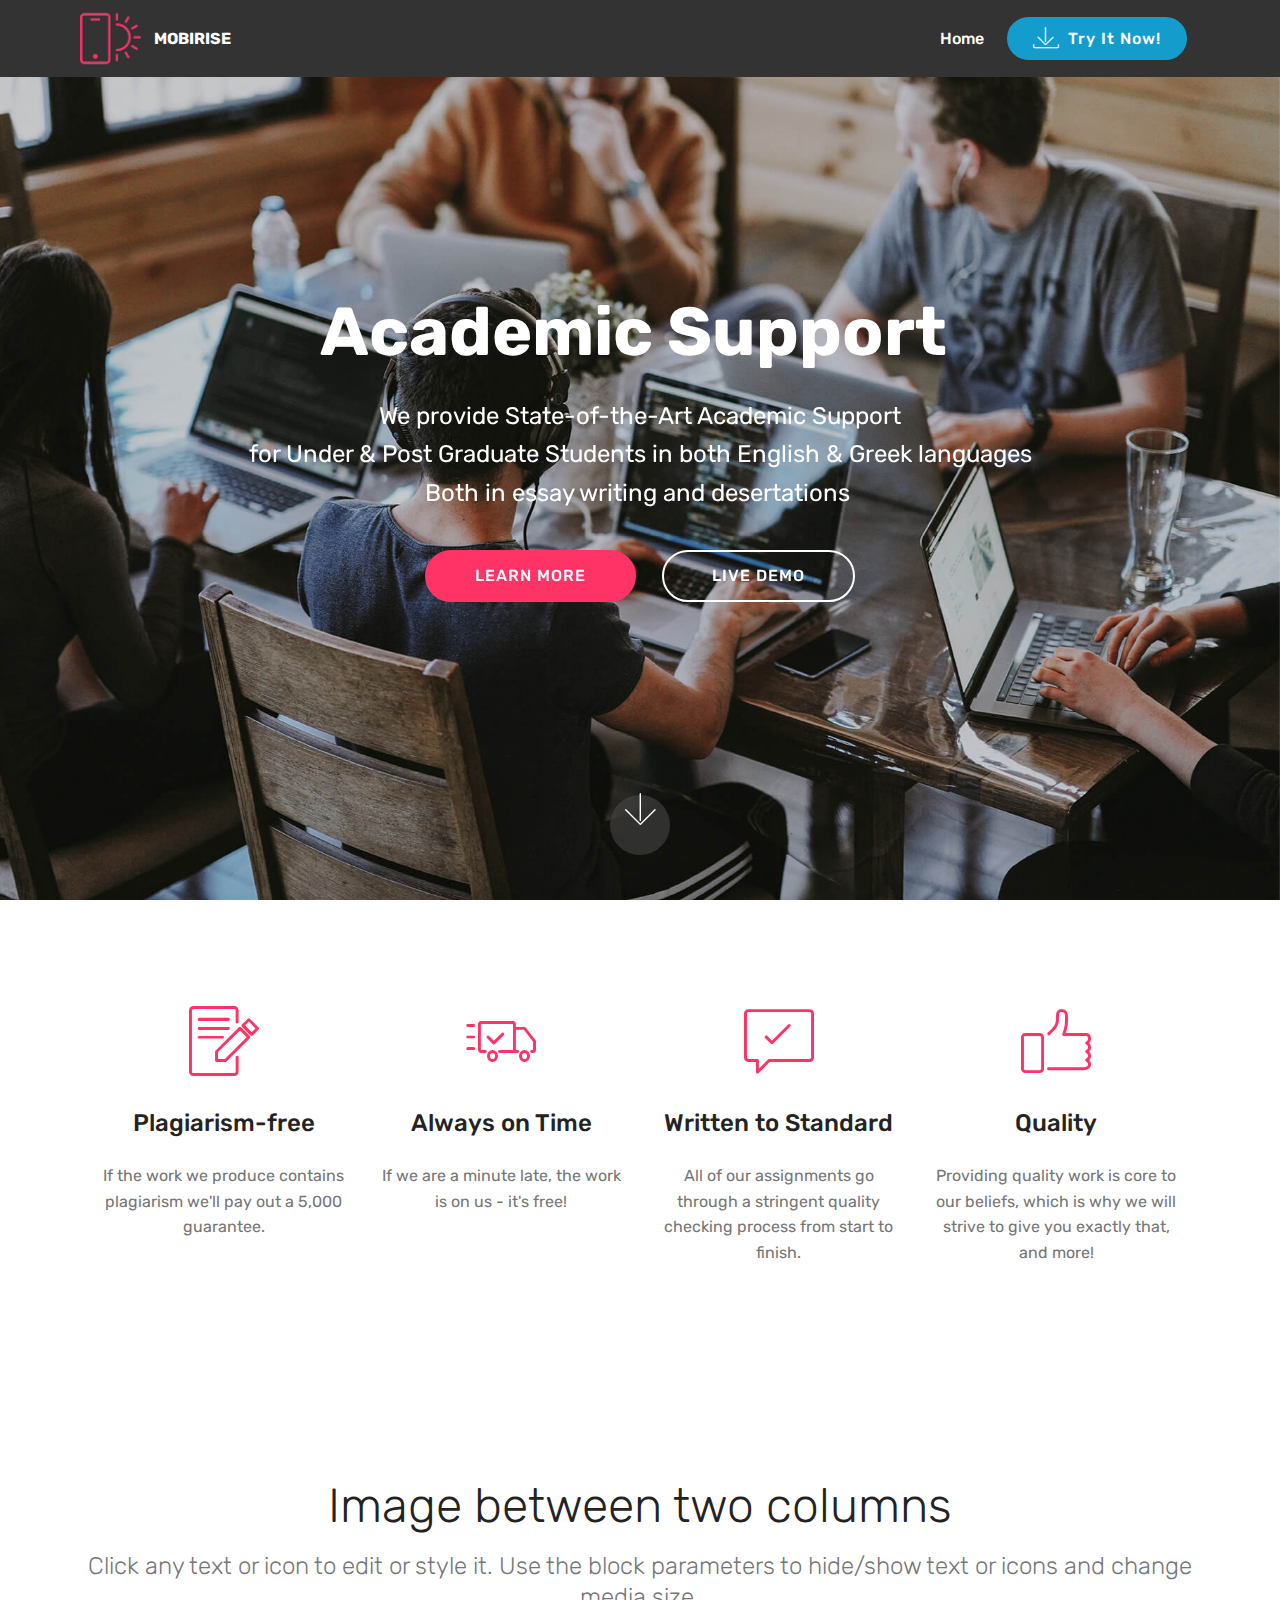
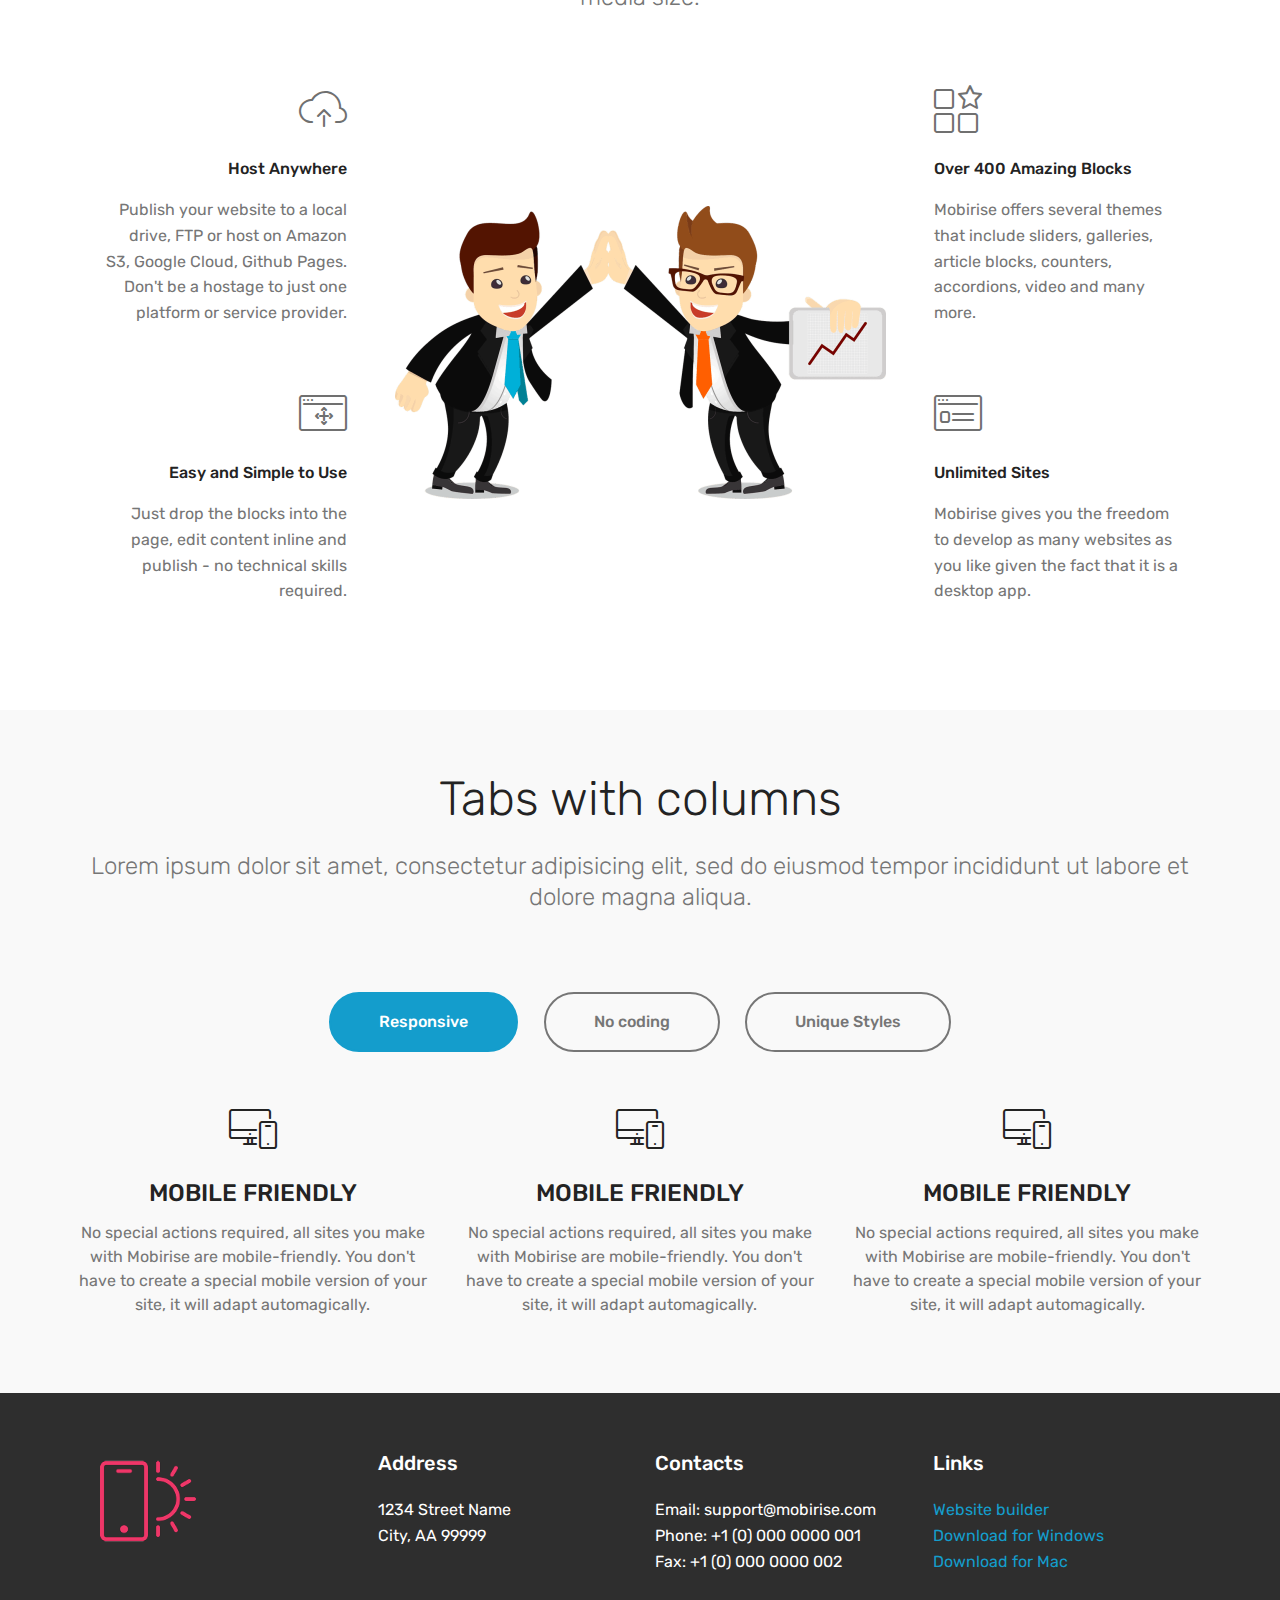
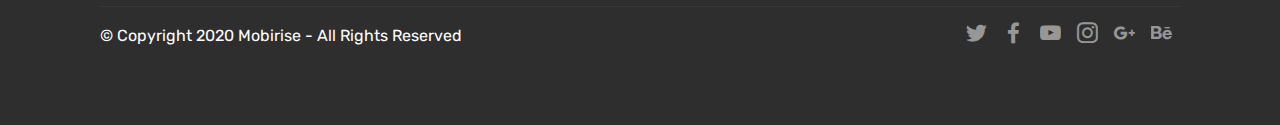
==== index.html @ ba9bfdcd "create github pages" ====
<!DOCTYPE html>
<html  >
<head>
  <!-- Site made with Mobirise Website Builder v4.12.4, https://mobirise.com -->
  <meta charset="UTF-8">
  <meta http-equiv="X-UA-Compatible" content="IE=edge">
  <meta name="generator" content="Mobirise v4.12.4, mobirise.com">
  <meta name="viewport" content="width=device-width, initial-scale=1, minimum-scale=1">
  <link rel="shortcut icon" href="assets/images/logo2.png" type="image/x-icon">
  <meta name="description" content="">
  
  
  <title>Home</title>
  <link rel="stylesheet" href="assets/web/assets/mobirise-icons/mobirise-icons.css">
  <link rel="stylesheet" href="assets/bootstrap/css/bootstrap.min.css">
  <link rel="stylesheet" href="assets/bootstrap/css/bootstrap-grid.min.css">
  <link rel="stylesheet" href="assets/bootstrap/css/bootstrap-reboot.min.css">
  <link rel="stylesheet" href="assets/socicon/css/styles.css">
  <link rel="stylesheet" href="assets/tether/tether.min.css">
  <link rel="stylesheet" href="assets/dropdown/css/style.css">
  <link rel="stylesheet" href="assets/theme/css/style.css">
  <link rel="preload" as="style" href="assets/mobirise/css/mbr-additional.css"><link rel="stylesheet" href="assets/mobirise/css/mbr-additional.css" type="text/css">
  
  
  
</head>
<body>
  <section class="menu cid-qTkzRZLJNu" once="menu" id="menu1-0">

    

    <nav class="navbar navbar-expand beta-menu navbar-dropdown align-items-center navbar-fixed-top navbar-toggleable-sm">
        <button class="navbar-toggler navbar-toggler-right" type="button" data-toggle="collapse" data-target="#navbarSupportedContent" aria-controls="navbarSupportedContent" aria-expanded="false" aria-label="Toggle navigation">
            <div class="hamburger">
                <span></span>
                <span></span>
                <span></span>
                <span></span>
            </div>
        </button>
        <div class="menu-logo">
            <div class="navbar-brand">
                <span class="navbar-logo">
                    <a href="https://mobirise.com">
                         <img src="assets/images/logo2.png" alt="Mobirise" style="height: 3.8rem;">
                    </a>
                </span>
                <span class="navbar-caption-wrap">
                    <a class="navbar-caption text-white display-4" href="https://mobirise.com">
                        MOBIRISE
                    </a>
                </span>
            </div>
        </div>
        <div class="collapse navbar-collapse" id="navbarSupportedContent">
            <ul class="navbar-nav nav-dropdown" data-app-modern-menu="true"><li class="nav-item">
                    <a class="nav-link link text-white display-4" href="https://mobirise.com">Home</a>
                </li></ul>
            <div class="navbar-buttons mbr-section-btn">
                <a class="btn btn-sm btn-primary display-4" href="https://mobirise.com">
                    <span class="mbri-save mbr-iconfont mbr-iconfont-btn "></span>
                    Try It Now!
                </a>
            </div>
        </div>
    </nav>
</section>

<section class="engine"><a href="https://mobirise.info/s">free bootstrap theme</a></section><section class="cid-qTkA127IK8 mbr-fullscreen mbr-parallax-background" id="header2-1">

    

    

    <div class="container align-center">
        <div class="row justify-content-md-center">
            <div class="mbr-white col-md-10">
                <h1 class="mbr-section-title mbr-bold pb-3 mbr-fonts-style display-1">Academic Support&nbsp;</h1>
                
                <p class="mbr-text pb-3 mbr-fonts-style display-5">We provide State-of-the-Art Academic Support 
<br>for Under &amp; Post Graduate Students in both English &amp; Greek languages<br>Both in essay writing and desertations&nbsp;</p>
                <div class="mbr-section-btn">
                    <a class="btn btn-md btn-secondary display-4" href="https://mobirise.com">LEARN MORE</a>
                    <a class="btn btn-md btn-white-outline display-4" href="https://mobirise.com">LIVE DEMO</a>
                </div>
            </div>
        </div>
    </div>
    <div class="mbr-arrow hidden-sm-down" aria-hidden="true">
        <a href="#next">
            <i class="mbri-down mbr-iconfont"></i>
        </a>
    </div>
</section>

<section class="features1 cid-s64PJevjsk" id="features1-4">
    
    

    
    <div class="container">
        <div class="media-container-row">

            <div class="card p-3 col-12 col-md-6 col-lg-3">
                <div class="card-img pb-3">
                    <span class="mbr-iconfont mbri-edit" style="font-size: 70px; color: rgb(255, 51, 102); fill: rgb(255, 51, 102);"></span>
                </div>
                <div class="card-box">
                    <h4 class="card-title py-3 mbr-fonts-style display-5">
                        Plagiarism-free</h4>
                    <p class="mbr-text mbr-fonts-style display-7">If the work we produce contains plagiarism we'll pay out a 5,000 guarantee.
<br></p>
                </div>
            </div>

            <div class="card p-3 col-12 col-md-6 col-lg-3">
                <div class="card-img pb-3">
                    <span class="mbr-iconfont mbri-delivery" style="font-size: 70px; color: rgb(255, 51, 102); fill: rgb(255, 51, 102);"></span>
                </div>
                <div class="card-box">
                    <h4 class="card-title py-3 mbr-fonts-style display-5">Always on Time
</h4>
                    <p class="mbr-text mbr-fonts-style display-7">If we are a minute late, the work is on us - it's free!
<br></p>
                </div>
            </div>

            <div class="card p-3 col-12 col-md-6 col-lg-3">
                <div class="card-img pb-3">
                    <span class="mbr-iconfont mbri-cust-feedback" style="font-size: 70px; color: rgb(255, 51, 102); fill: rgb(255, 51, 102);"></span>
                </div>
                <div class="card-box">
                    <h4 class="card-title py-3 mbr-fonts-style display-5">Written to Standard
</h4>
                    <p class="mbr-text mbr-fonts-style display-7">All of our assignments go through a stringent quality checking process from start to finish.
<br></p>
                </div>
            </div>

            <div class="card p-3 col-12 col-md-6 col-lg-3">
                <div class="card-img pb-3">
                    <span class="mbr-iconfont mbri-like" style="font-size: 70px; color: rgb(255, 51, 102); fill: rgb(255, 51, 102);"></span>
                </div>
                <div class="card-box">
                    <h4 class="card-title py-3 mbr-fonts-style display-5">
                        Quality</h4>
                    <p class="mbr-text mbr-fonts-style display-7">Providing quality work is core to our beliefs, which is why we will strive to give you exactly that, and more!
<br></p>
                </div>
            </div>

        </div>

    </div>

</section>

<section class="features12 cid-s65hi96KfP" id="features12-5">
    
    

    

    <div class="container">
        <h2 class="mbr-section-title pb-2 mbr-fonts-style display-2">
            Image between two columns
        </h2>
        <h3 class="mbr-section-subtitle pb-3 mbr-fonts-style display-5">
            Click any text or icon to edit or style it. Use the block parameters to hide/show text or icons and change media size.
        </h3>

        <div class="media-container-row pt-5">
            <div class="block-content align-right">
                <div class="card pl-3 pr-3 pb-5">
                    <div class="mbr-card-img-title">
                        <div class="card-img pb-3">
                             <span class="mbri-upload mbr-iconfont"></span>
                        </div>
                        <div class="mbr-crt-title">
                            <h4 class="card-title py-2 mbr-crt-title mbr-fonts-style display-7">
                                Host Anywhere                     
                            </h4>
                        </div>
                    </div>                

                    <div class="card-box">
                        <p class="mbr-text mbr-section-text mbr-fonts-style display-7">
                            Publish your website to a local drive, FTP or host on Amazon S3, Google Cloud, Github Pages. Don't be a hostage to just one platform or service provider.
                        </p>
                    </div>
                </div>

                <div class="card pl-3 pr-3">
                    <div class="mbr-card-img-title">
                        <div class="card-img pb-3">
                            <span class="mbri-drag-n-drop2 mbr-iconfont"></span>
                        </div>
                        <div class="mbr-crt-title">
                            <h4 class="card-title py-2 mbr-crt-title mbr-fonts-style display-7">
                                Easy and Simple to Use
                            </h4>
                        </div>
                    </div>
                    <div class="card-box">
                        <p class="mbr-text mbr-section-text mbr-fonts-style display-7">
                            Just drop the blocks into the page, edit content inline and publish - no technical skills required.
                        </p>
                    </div>
                </div>
            </div>

            <div class="mbr-figure m-auto" style="width: 50%;">
                <img src="assets/images/man-2-982x586.png" alt="Mobirise" title="">
            </div>

            <div class="block-content align-left">
                <div class="card pl-3 pr-3 pb-5">
                    <div class="mbr-card-img-title">
                        <div class="card-img pb-3">
                             <span class="mbri-features mbr-iconfont"></span>
                        </div>
                        <div class="mbr-crt-title">
                            <h4 class="card-title py-2 mbr-crt-title mbr-fonts-style display-7">
                                Over 400 Amazing Blocks
                            </h4>
                        </div>
                    </div>                

                    <div class="card-box">
                        <p class="mbr-text mbr-section-text mbr-fonts-style display-7">
                            Mobirise offers several themes that include sliders, galleries, article blocks, counters, accordions, video and many more.</p>
                    </div>
                </div>

                <div class="card pl-3 pr-3">
                    <div class="mbr-card-img-title">
                        <div class="card-img pb-3">
                            <span class="mbri-sites mbr-iconfont"></span>
                        </div>
                        <div class="mbr-crt-title">
                            <h4 class="card-title py-2 mbr-crt-title mbr-fonts-style display-7">
                                Unlimited Sites
                            </h4>
                        </div>
                    </div>
                    <div class="card-box">
                        <p class="mbr-text mbr-section-text mbr-fonts-style display-7">
                            Mobirise gives you the freedom to develop as many websites as you like given the fact that it is a desktop app.
                        </p>
                    </div>
                </div>
            </div>
        </div>
    </div>
</section>

<section class="tabs3 cid-s65htXFVUM" id="tabs3-6">

    

    

    <div class="container">
        <h2 class="mbr-section-title align-center pb-3 mbr-fonts-style display-2">
           Tabs with columns
        </h2>
        <h3 class="mbr-section-subtitle  display-5 align-center mbr-light mbr-fonts-style">
            Lorem ipsum dolor sit amet, consectetur adipisicing elit, sed do eiusmod tempor incididunt ut labore et dolore magna aliqua.
        </h3>
    </div>
    <div class="container-fluid">
        <div class="row tabcont">
            <ul class="nav nav-tabs pt-3 mt-5" role="tablist">
                <li class="nav-item mbr-fonts-style">
                    <a class="nav-link active display-7" role="tab" data-toggle="tab" href="#tab1">
                        Responsive
                    </a>
                </li>
                <li class="nav-item mbr-fonts-style">
                    <a class="nav-link  display-7" role="tab" data-toggle="tab" href="#tab2">
                        No coding
                    </a>
                </li>
                <li class="nav-item mbr-fonts-style">
                    <a class="nav-link display-7" role="tab" data-toggle="tab" href="#tab3">
                        Unique Styles
                    </a>
                </li>
                
                
                
            </ul>
        </div>
    </div>

    <div class="container">
        <div class="row px-1">
            <div class="tab-content">
                <div id="tab1" class="tab-pane in active mbr-table" role="tabpanel">
                    <div class="row tab-content-row">
                        <div class="col-xs-12 col-md-6 col-lg-4">
                            <div class="card-img ">
                                <span class="mbri-responsive mbr-iconfont"></span>
                            </div>
                            <h4 class="mbr-element-title  align-center mbr-fonts-style pb-2 display-5">
                                MOBILE FRIENDLY
                            </h4>
                            <p class="mbr-section-text  align-center mbr-fonts-style display-7">
                                No special actions required, all sites you make with Mobirise are mobile-friendly. You don't have to create a special mobile version of your site, it will adapt automagically.
                            </p>
                        </div>

                        <div class="col-xs-12 col-md-6 col-lg-4">
                            <div class="card-img ">
                                <span class="mbri-responsive mbr-iconfont"></span>
                            </div>
                            <h4 class="mbr-element-title  align-center mbr-fonts-style pb-2 display-5">
                                MOBILE FRIENDLY
                            </h4>
                            <p class="mbr-section-text  align-center mbr-fonts-style display-7">
                                No special actions required, all sites you make with Mobirise are mobile-friendly. You don't have to create a special mobile version of your site, it will adapt automagically.
                            </p>
                        </div>

                        <div class="col-xs-12 col-md-6 col-lg-4">
                            <div class="card-img ">
                                <span class="mbri-responsive mbr-iconfont"></span>
                            </div>
                            <h4 class="mbr-element-title  align-center mbr-fonts-style pb-2 display-5">
                                MOBILE FRIENDLY
                            </h4>
                            <p class="mbr-section-text  align-center mbr-fonts-style display-7">
                                No special actions required, all sites you make with Mobirise are mobile-friendly. You don't have to create a special mobile version of your site, it will adapt automagically.
                            </p>
                        </div>

                        
                    </div>
                </div>

                <div id="tab2" class="tab-pane  mbr-table" role="tabpanel">
                    <div class="row tab-content-row">
                        <div class="col-xs-12 col-md-6 col-lg-4">
                            <div class="card-img ">
                                <span class="mbri-bootstrap mbr-iconfont"></span>
                            </div>
                            <h4 class="mbr-element-title  align-center mbr-fonts-style pb-2 display-5">
                                IT'S EASY AND SIMPLE
                            </h4>
                            <p class="mbr-section-text  align-center mbr-fonts-style display-7">
                                Cut down the development time with drag-and-drop website builder. Drop the blocks into the page, edit content inline and publish - no technical skills required.
                            </p>
                        </div>

                        <div class="col-xs-12 col-md-6 col-lg-4">
                            <div class="card-img ">
                                <span class="mbri-bootstrap mbr-iconfont"></span>
                            </div>
                            <h4 class="mbr-element-title  align-center mbr-fonts-style pb-2 display-5">
                                IT'S EASY AND SIMPLE
                            </h4>
                            <p class="mbr-section-text  align-center mbr-fonts-style display-7">
                                Cut down the development time with drag-and-drop website builder. Drop the blocks into the page, edit content inline and publish - no technical skills required.
                            </p>
                        </div>

                        <div class="col-xs-12 col-md-6 col-lg-4">
                            <div class="card-img ">
                                <span class="mbri-bootstrap mbr-iconfont"></span>
                            </div>
                            <h4 class="mbr-element-title  align-center mbr-fonts-style pb-2 display-5">
                                IT'S EASY AND SIMPLE
                            </h4>
                            <p class="mbr-section-text  align-center mbr-fonts-style display-7">
                                Cut down the development time with drag-and-drop website builder. Drop the blocks into the page, edit content inline and publish - no technical skills required.
                            </p>
                        </div>

                        
                    </div>
                </div>

                <div id="tab3" class="tab-pane  mbr-table" role="tabpanel">
                    <div class="row tab-content-row">
                        <div class="col-xs-12 col-md-6 col-lg-4">
                            <div class="card-img ">
                                <span class="mbri-extension mbr-iconfont"></span>
                            </div>
                            <h4 class="mbr-element-title  align-center mbr-fonts-style pb-2 display-5">
                                TRENDY WEBSITE BLOCKS
                            </h4>
                            <p class="mbr-section-text  align-center mbr-fonts-style display-7">
                                Choose from the large selection  pre-made blocks - full-screen intro, bootstrap carousel, slider, responsive image gallery with, parallax scrolling, sticky header and more.
                            </p>
                        </div>

                        <div class="col-xs-12 col-md-6 col-lg-4">
                            <div class="card-img ">
                                <span class="mbri-extension mbr-iconfont"></span>
                            </div>
                            <h4 class="mbr-element-title  align-center mbr-fonts-style pb-2 display-5">
                                TRENDY WEBSITE BLOCKS
                            </h4>
                            <p class="mbr-section-text  align-center mbr-fonts-style display-7">
                                Choose from the large selection  pre-made blocks - full-screen intro, bootstrap carousel, slider, responsive image gallery with, parallax scrolling, sticky header and more.
                            </p>
                        </div>

                        <div class="col-xs-12 col-md-6 col-lg-4">
                            <div class="card-img ">
                                <span class="mbri-extension mbr-iconfont"></span>
                            </div>
                            <h4 class="mbr-element-title  align-center mbr-fonts-style pb-2 display-5">
                                TRENDY WEBSITE BLOCKS
                            </h4>
                            <p class="mbr-section-text  align-center mbr-fonts-style display-7">
                                Choose from the large selection  pre-made blocks - full-screen intro, bootstrap carousel, slider, responsive image gallery with, parallax scrolling, sticky header and more.
                            </p>
                        </div>

                        
                    </div>
                </div>

                <div id="tab4" class="tab-pane  mbr-table" role="tabpanel">
                    <div class="row tab-content-row">
                        <div class="col-xs-12 col-md-6 col-lg-4">
                            <div class="card-img ">
                                <span class="mbri-responsive mbr-iconfont"></span>
                            </div>
                            <h4 class="mbr-element-title  align-center mbr-fonts-style pb-2 display-5">
                                MOBILE FRIENDLY
                            </h4>
                            <p class="mbr-section-text  align-center mbr-fonts-style display-7">
                                No special actions required, all sites you make with Mobirise are mobile-friendly. You don't have to create a special mobile version of your site, it will adapt automagically.
                            </p>
                        </div>

                        <div class="col-xs-12 col-md-6 col-lg-4">
                            <div class="card-img ">
                                <span class="mbri-responsive mbr-iconfont"></span>
                            </div>
                            <h4 class="mbr-element-title  align-center mbr-fonts-style pb-2 display-5">
                                MOBILE FRIENDLY
                            </h4>
                            <p class="mbr-section-text  align-center mbr-fonts-style display-7">
                                No special actions required, all sites you make with Mobirise are mobile-friendly. You don't have to create a special mobile version of your site, it will adapt automagically.
                            </p>
                        </div>

                        <div class="col-xs-12 col-md-6 col-lg-4">
                            <div class="card-img ">
                                <span class="mbri-responsive mbr-iconfont"></span>
                            </div>
                            <h4 class="mbr-element-title  align-center mbr-fonts-style pb-2 display-5">
                                MOBILE FRIENDLY
                            </h4>
                            <p class="mbr-section-text  align-center mbr-fonts-style display-7">
                                No special actions required, all sites you make with Mobirise are mobile-friendly. You don't have to create a special mobile version of your site, it will adapt automagically.
                            </p>
                        </div>

                        
                    </div>
                </div>

                <div id="tab5" class="tab-pane  mbr-table" role="tabpanel">
                    <div class="row tab-content-row">
                        <div class="col-xs-12 col-md-6 col-lg-4">
                            <div class="card-img ">
                                <span class="mbri-bootstrap mbr-iconfont"></span>
                            </div>
                            <h4 class="mbr-element-title  align-center mbr-fonts-style pb-2 display-5">
                                IT'S EASY AND SIMPLE
                            </h4>
                            <p class="mbr-section-text  align-center mbr-fonts-style display-7">
                                Cut down the development time with drag-and-drop website builder. Drop the blocks into the page, edit content inline and publish - no technical skills required.
                            </p>
                        </div>

                        <div class="col-xs-12 col-md-6 col-lg-4">
                            <div class="card-img ">
                                <span class="mbri-bootstrap mbr-iconfont"></span>
                            </div>
                            <h4 class="mbr-element-title  align-center mbr-fonts-style pb-2 display-5">
                                IT'S EASY AND SIMPLE
                            </h4>
                            <p class="mbr-section-text  align-center mbr-fonts-style display-7">
                                Cut down the development time with drag-and-drop website builder. Drop the blocks into the page, edit content inline and publish - no technical skills required.
                            </p>
                        </div>

                        <div class="col-xs-12 col-md-6 col-lg-4">
                            <div class="card-img ">
                                <span class="mbri-bootstrap mbr-iconfont"></span>
                            </div>
                            <h4 class="mbr-element-title  align-center mbr-fonts-style pb-2 display-5">
                                IT'S EASY AND SIMPLE
                            </h4>
                            <p class="mbr-section-text  align-center mbr-fonts-style display-7">
                                Cut down the development time with drag-and-drop website builder. Drop the blocks into the page, edit content inline and publish - no technical skills required.
                            </p>
                        </div>

                        
                    </div>
                </div>

                <div id="tab6" class="tab-pane  mbr-table" role="tabpanel">
                    <div class="row tab-content-row">
                        <div class="col-xs-12 col-md-6 col-lg-4">
                            <div class="card-img ">
                                <span class="mbri-extension mbr-iconfont"></span>
                            </div>
                            <h4 class="mbr-element-title  align-center mbr-fonts-style pb-2 display-5">
                                TRENDY WEBSITE BLOCKS
                            </h4>
                            <p class="mbr-section-text  align-center mbr-fonts-style display-7">
                                Choose from the large selection  pre-made blocks - full-screen intro, bootstrap carousel, slider, responsive image gallery with, parallax scrolling, sticky header and more.
                            </p>
                        </div>

                        <div class="col-xs-12 col-md-6 col-lg-4">
                            <div class="card-img ">
                                <span class="mbri-extension mbr-iconfont"></span>
                            </div>
                            <h4 class="mbr-element-title  align-center mbr-fonts-style pb-2 display-5">
                                TRENDY WEBSITE BLOCKS
                            </h4>
                            <p class="mbr-section-text  align-center mbr-fonts-style display-7">
                                Choose from the large selection  pre-made blocks - full-screen intro, bootstrap carousel, slider, responsive image gallery with, parallax scrolling, sticky header and more.
                            </p>
                        </div>

                        <div class="col-xs-12 col-md-6 col-lg-4">
                            <div class="card-img ">
                                <span class="mbri-extension mbr-iconfont"></span>
                            </div>
                            <h4 class="mbr-element-title  align-center mbr-fonts-style pb-2 display-5">
                                TRENDY WEBSITE BLOCKS
                            </h4>
                            <p class="mbr-section-text  align-center mbr-fonts-style display-7">
                                Choose from the large selection  pre-made blocks - full-screen intro, bootstrap carousel, slider, responsive image gallery with, parallax scrolling, sticky header and more.
                            </p>
                        </div>

                        
                    </div>
                </div>
            </div>
        </div>
    </div>
</section>

<section class="cid-qTkAaeaxX5" id="footer1-2">

    

    

    <div class="container">
        <div class="media-container-row content text-white">
            <div class="col-12 col-md-3">
                <div class="media-wrap">
                    <a href="https://mobirise.com/">
                        <img src="assets/images/logo2.png" alt="Mobirise">
                    </a>
                </div>
            </div>
            <div class="col-12 col-md-3 mbr-fonts-style display-7">
                <h5 class="pb-3">
                    Address
                </h5>
                <p class="mbr-text">
                    1234 Street Name
                    <br>City, AA 99999
                </p>
            </div>
            <div class="col-12 col-md-3 mbr-fonts-style display-7">
                <h5 class="pb-3">
                    Contacts
                </h5>
                <p class="mbr-text">
                    Email: support@mobirise.com
                    <br>Phone: +1 (0) 000 0000 001
                    <br>Fax: +1 (0) 000 0000 002
                </p>
            </div>
            <div class="col-12 col-md-3 mbr-fonts-style display-7">
                <h5 class="pb-3">
                    Links
                </h5>
                <p class="mbr-text">
                    <a class="text-primary" href="https://mobirise.com/">Website builder</a>
                    <br><a class="text-primary" href="https://mobirise.com/mobirise-free-win.zip">Download for Windows</a>
                    <br><a class="text-primary" href="https://mobirise.com/mobirise-free-mac.zip">Download for Mac</a>
                </p>
            </div>
        </div>
        <div class="footer-lower">
            <div class="media-container-row">
                <div class="col-sm-12">
                    <hr>
                </div>
            </div>
            <div class="media-container-row mbr-white">
                <div class="col-sm-6 copyright">
                    <p class="mbr-text mbr-fonts-style display-7">
                        © Copyright 2020 Mobirise - All Rights Reserved
                    </p>
                </div>
                <div class="col-md-6">
                    <div class="social-list align-right">
                        <div class="soc-item">
                            <a href="https://twitter.com/mobirise" target="_blank">
                                <span class="socicon-twitter socicon mbr-iconfont mbr-iconfont-social"></span>
                            </a>
                        </div>
                        <div class="soc-item">
                            <a href="https://www.facebook.com/pages/Mobirise/1616226671953247" target="_blank">
                                <span class="socicon-facebook socicon mbr-iconfont mbr-iconfont-social"></span>
                            </a>
                        </div>
                        <div class="soc-item">
                            <a href="https://www.youtube.com/c/mobirise" target="_blank">
                                <span class="socicon-youtube socicon mbr-iconfont mbr-iconfont-social"></span>
                            </a>
                        </div>
                        <div class="soc-item">
                            <a href="https://instagram.com/mobirise" target="_blank">
                                <span class="socicon-instagram socicon mbr-iconfont mbr-iconfont-social"></span>
                            </a>
                        </div>
                        <div class="soc-item">
                            <a href="https://plus.google.com/u/0/+Mobirise" target="_blank">
                                <span class="socicon-googleplus socicon mbr-iconfont mbr-iconfont-social"></span>
                            </a>
                        </div>
                        <div class="soc-item">
                            <a href="https://www.behance.net/Mobirise" target="_blank">
                                <span class="socicon-behance socicon mbr-iconfont mbr-iconfont-social"></span>
                            </a>
                        </div>
                    </div>
                </div>
            </div>
        </div>
    </div>
</section>


  <script src="assets/web/assets/jquery/jquery.min.js"></script>
  <script src="assets/popper/popper.min.js"></script>
  <script src="assets/bootstrap/js/bootstrap.min.js"></script>
  <script src="assets/smoothscroll/smooth-scroll.js"></script>
  <script src="assets/tether/tether.min.js"></script>
  <script src="assets/touchswipe/jquery.touch-swipe.min.js"></script>
  <script src="assets/parallax/jarallax.min.js"></script>
  <script src="assets/mbr-tabs/mbr-tabs.js"></script>
  <script src="assets/dropdown/js/nav-dropdown.js"></script>
  <script src="assets/dropdown/js/navbar-dropdown.js"></script>
  <script src="assets/theme/js/script.js"></script>
  
  
</body>
</html>
---- assets/web/assets/mobirise-icons/mobirise-icons.css ----
@font-face {
  font-family: 'MobiriseIcons';
  src:  url('mobirise-icons.eot?spat4u');
  src:  url('mobirise-icons.eot?spat4u#iefix') format('embedded-opentype'),
    url('mobirise-icons.ttf?spat4u') format('truetype'),
    url('mobirise-icons.woff?spat4u') format('woff'),
    url('mobirise-icons.svg?spat4u#MobiriseIcons') format('svg');
  font-weight: normal;
  font-style: normal;
  font-display: swap;
}

[class^="mbri-"], [class*=" mbri-"] {
  /* use !important to prevent issues with browser extensions that change fonts */
  font-family: MobiriseIcons !important;
  speak: none;
  font-style: normal;
  font-weight: normal;
  font-variant: normal;
  text-transform: none;
  line-height: 1;

  /* Better Font Rendering =========== */
  -webkit-font-smoothing: antialiased;
  -moz-osx-font-smoothing: grayscale;
}

.mbri-add-submenu:before {
  content: "\e900";
}
.mbri-alert:before {
  content: "\e901";
}
.mbri-align-center:before {
  content: "\e902";
}
.mbri-align-justify:before {
  content: "\e903";
}
.mbri-align-left:before {
  content: "\e904";
}
.mbri-align-right:before {
  content: "\e905";
}
.mbri-android:before {
  content: "\e906";
}
.mbri-apple:before {
  content: "\e907";
}
.mbri-arrow-down:before {
  content: "\e908";
}
.mbri-arrow-next:before {
  content: "\e909";
}
.mbri-arrow-prev:before {
  content: "\e90a";
}
.mbri-arrow-up:before {
  content: "\e90b";
}
.mbri-bold:before {
  content: "\e90c";
}
.mbri-bookmark:before {
  content: "\e90d";
}
.mbri-bootstrap:before {
  content: "\e90e";
}
.mbri-briefcase:before {
  content: "\e90f";
}
.mbri-browse:before {
  content: "\e910";
}
.mbri-bulleted-list:before {
  content: "\e911";
}
.mbri-calendar:before {
  content: "\e912";
}
.mbri-camera:before {
  content: "\e913";
}
.mbri-cart-add:before {
  content: "\e914";
}
.mbri-cart-full:before {
  content: "\e915";
}
.mbri-cash:before {
  content: "\e916";
}
.mbri-change-style:before {
  content: "\e917";
}
.mbri-chat:before {
  content: "\e918";
}
.mbri-clock:before {
  content: "\e919";
}
.mbri-close:before {
  content: "\e91a";
}
.mbri-cloud:before {
  content: "\e91b";
}
.mbri-code:before {
  content: "\e91c";
}
.mbri-contact-form:before {
  content: "\e91d";
}
.mbri-credit-card:before {
  content: "\e91e";
}
.mbri-cursor-click:before {
  content: "\e91f";
}
.mbri-cust-feedback:before {
  content: "\e920";
}
.mbri-database:before {
  content: "\e921";
}
.mbri-delivery:before {
  content: "\e922";
}
.mbri-desktop:before {
  content: "\e923";
}
.mbri-devices:before {
  content: "\e924";
}
.mbri-down:before {
  content: "\e925";
}
.mbri-download:before {
  content: "\e989";
}
.mbri-drag-n-drop:before {
  content: "\e927";
}
.mbri-drag-n-drop2:before {
  content: "\e928";
}
.mbri-edit:before {
  content: "\e929";
}
.mbri-edit2:before {
  content: "\e92a";
}
.mbri-error:before {
  content: "\e92b";
}
.mbri-extension:before {
  content: "\e92c";
}
.mbri-features:before {
  content: "\e92d";
}
.mbri-file:before {
  content: "\e92e";
}
.mbri-flag:before {
  content: "\e92f";
}
.mbri-folder:before {
  content: "\e930";
}
.mbri-gift:before {
  content: "\e931";
}
.mbri-github:before {
  content: "\e932";
}
.mbri-globe:before {
  content: "\e933";
}
.mbri-globe-2:before {
  content: "\e934";
}
.mbri-growing-chart:before {
  content: "\e935";
}
.mbri-hearth:before {
  content: "\e936";
}
.mbri-help:before {
  content: "\e937";
}
.mbri-home:before {
  content: "\e938";
}
.mbri-hot-cup:before {
  content: "\e939";
}
.mbri-idea:before {
  content: "\e93a";
}
.mbri-image-gallery:before {
  content: "\e93b";
}
.mbri-image-slider:before {
  content: "\e93c";
}
.mbri-info:before {
  content: "\e93d";
}
.mbri-italic:before {
  content: "\e93e";
}
.mbri-key:before {
  content: "\e93f";
}
.mbri-laptop:before {
  content: "\e940";
}
.mbri-layers:before {
  content: "\e941";
}
.mbri-left-right:before {
  content: "\e942";
}
.mbri-left:before {
  content: "\e943";
}
.mbri-letter:before {
  content: "\e944";
}
.mbri-like:before {
  content: "\e945";
}
.mbri-link:before {
  content: "\e946";
}
.mbri-lock:before {
  content: "\e947";
}
.mbri-login:before {
  content: "\e948";
}
.mbri-logout:before {
  content: "\e949";
}
.mbri-magic-stick:before {
  content: "\e94a";
}
.mbri-map-pin:before {
  content: "\e94b";
}
.mbri-menu:before {
  content: "\e94c";
}
.mbri-mobile:before {
  content: "\e94d";
}
.mbri-mobile2:before {
  content: "\e94e";
}
.mbri-mobirise:before {
  content: "\e94f";
}
.mbri-more-horizontal:before {
  content: "\e950";
}
.mbri-more-vertical:before {
  content: "\e951";
}
.mbri-music:before {
  content: "\e952";
}
.mbri-new-file:before {
  content: "\e953";
}
.mbri-numbered-list:before {
  content: "\e954";
}
.mbri-opened-folder:before {
  content: "\e955";
}
.mbri-pages:before {
  content: "\e956";
}
.mbri-paper-plane:before {
  content: "\e957";
}
.mbri-paperclip:before {
  content: "\e958";
}
.mbri-photo:before {
  content: "\e959";
}
.mbri-photos:before {
  content: "\e95a";
}
.mbri-pin:before {
  content: "\e95b";
}
.mbri-play:before {
  content: "\e95c";
}
.mbri-plus:before {
  content: "\e95d";
}
.mbri-preview:before {
  content: "\e95e";
}
.mbri-print:before {
  content: "\e95f";
}
.mbri-protect:before {
  content: "\e960";
}
.mbri-question:before {
  content: "\e961";
}
.mbri-quote-left:before {
  content: "\e962";
}
.mbri-quote-right:before {
  content: "\e963";
}
.mbri-refresh:before {
  content: "\e964";
}
.mbri-responsive:before {
  content: "\e965";
}
.mbri-right:before {
  content: "\e966";
}
.mbri-rocket:before {
  content: "\e967";
}
.mbri-sad-face:before {
  content: "\e968";
}
.mbri-sale:before {
  content: "\e969";
}
.mbri-save:before {
  content: "\e96a";
}
.mbri-search:before {
  content: "\e96b";
}
.mbri-setting:before {
  content: "\e96c";
}
.mbri-setting2:before {
  content: "\e96d";
}
.mbri-setting3:before {
  content: "\e96e";
}
.mbri-share:before {
  content: "\e96f";
}
.mbri-shopping-bag:before {
  content: "\e970";
}
.mbri-shopping-basket:before {
  content: "\e971";
}
.mbri-shopping-cart:before {
  content: "\e972";
}
.mbri-sites:before {
  content: "\e973";
}
.mbri-smile-face:before {
  content: "\e974";
}
.mbri-speed:before {
  content: "\e975";
}
.mbri-star:before {
  content: "\e976";
}
.mbri-success:before {
  content: "\e977";
}
.mbri-sun:before {
  content: "\e978";
}
.mbri-sun2:before {
  content: "\e979";
}
.mbri-tablet:before {
  content: "\e97a";
}
.mbri-tablet-vertical:before {
  content: "\e97b";
}
.mbri-target:before {
  content: "\e97c";
}
.mbri-timer:before {
  content: "\e97d";
}
.mbri-to-ftp:before {
  content: "\e97e";
}
.mbri-to-local-drive:before {
  content: "\e97f";
}
.mbri-touch-swipe:before {
  content: "\e980";
}
.mbri-touch:before {
  content: "\e981";
}
.mbri-trash:before {
  content: "\e982";
}
.mbri-underline:before {
  content: "\e983";
}
.mbri-unlink:before {
  content: "\e984";
}
.mbri-unlock:before {
  content: "\e985";
}
.mbri-up-down:before {
  content: "\e986";
}
.mbri-up:before {
  content: "\e987";
}
.mbri-update:before {
  content: "\e988";
}
.mbri-upload:before {
 content: "\e926"; 
}
.mbri-user:before {
  content: "\e98a";
}
.mbri-user2:before {
  content: "\e98b";
}
.mbri-users:before {
  content: "\e98c";
}
.mbri-video:before {
  content: "\e98d";
}
.mbri-video-play:before {
  content: "\e98e";
}
.mbri-watch:before {
  content: "\e98f";
}
.mbri-website-theme:before {
  content: "\e990";
}
.mbri-wifi:before {
  content: "\e991";
}
.mbri-windows:before {
  content: "\e992";
}
.mbri-zoom-out:before {
  content: "\e993";
}
.mbri-redo:before {
  content: "\e994";
}
.mbri-undo:before {
  content: "\e995";
}
---- assets/socicon/css/styles.css ----
@charset "UTF-8";

@font-face {
  font-family: 'Socicon';
  src:  url('../fonts/socicon.eot');
  src:  url('../fonts/socicon.eot?#iefix') format('embedded-opentype'),
    url('../fonts/socicon.woff2') format('woff2'),
    url('../fonts/socicon.ttf') format('truetype'),
    url('../fonts/socicon.woff') format('woff'),
    url('../fonts/socicon.svg#socicon') format('svg');
  font-weight: normal;
  font-style: normal;
}

[data-icon]:before {
  font-family: "socicon" !important;
  content: attr(data-icon);
  font-style: normal !important;
  font-weight: normal !important;
  font-variant: normal !important;
  text-transform: none !important;
  speak: none;
  line-height: 1;
  -webkit-font-smoothing: antialiased;
  -moz-osx-font-smoothing: grayscale;
}

[class^="socicon-"], [class*=" socicon-"] {
  /* use !important to prevent issues with browser extensions that change fonts */
  font-family: 'Socicon' !important;
  speak: none;
  font-style: normal;
  font-weight: normal;
  font-variant: normal;
  text-transform: none;
  line-height: 1;

  /* Better Font Rendering =========== */
  -webkit-font-smoothing: antialiased;
  -moz-osx-font-smoothing: grayscale;
}

.socicon-eitaa:before {
  content: "\e97c";
}
.socicon-soroush:before {
  content: "\e97d";
}
.socicon-bale:before {
  content: "\e97e";
}
.socicon-zazzle:before {
  content: "\e97b";
}
.socicon-society6:before {
  content: "\e97a";
}
.socicon-redbubble:before {
  content: "\e979";
}
.socicon-avvo:before {
  content: "\e978";
}
.socicon-stitcher:before {
  content: "\e977";
}
.socicon-googlehangouts:before {
  content: "\e974";
}
.socicon-dlive:before {
  content: "\e975";
}
.socicon-vsco:before {
  content: "\e976";
}
.socicon-flipboard:before {
  content: "\e973";
}
.socicon-ubuntu:before {
  content: "\e958";
}
.socicon-artstation:before {
  content: "\e959";
}
.socicon-invision:before {
  content: "\e95a";
}
.socicon-torial:before {
  content: "\e95b";
}
.socicon-collectorz:before {
  content: "\e95c";
}
.socicon-seenthis:before {
  content: "\e95d";
}
.socicon-googleplaymusic:before {
  content: "\e95e";
}
.socicon-debian:before {
  content: "\e95f";
}
.socicon-filmfreeway:before {
  content: "\e960";
}
.socicon-gnome:before {
  content: "\e961";
}
.socicon-itchio:before {
  content: "\e962";
}
.socicon-jamendo:before {
  content: "\e963";
}
.socicon-mix:before {
  content: "\e964";
}
.socicon-sharepoint:before {
  content: "\e965";
}
.socicon-tinder:before {
  content: "\e966";
}
.socicon-windguru:before {
  content: "\e967";
}
.socicon-cdbaby:before {
  content: "\e968";
}
.socicon-elementaryos:before {
  content: "\e969";
}
.socicon-stage32:before {
  content: "\e96a";
}
.socicon-tiktok:before {
  content: "\e96b";
}
.socicon-gitter:before {
  content: "\e96c";
}
.socicon-letterboxd:before {
  content: "\e96d";
}
.socicon-threema:before {
  content: "\e96e";
}
.socicon-splice:before {
  content: "\e96f";
}
.socicon-metapop:before {
  content: "\e970";
}
.socicon-naver:before {
  content: "\e971";
}
.socicon-remote:before {
  content: "\e972";
}
.socicon-internet:before {
  content: "\e957";
}
.socicon-moddb:before {
  content: "\e94b";
}
.socicon-indiedb:before {
  content: "\e94c";
}
.socicon-traxsource:before {
  content: "\e94d";
}
.socicon-gamefor:before {
  content: "\e94e";
}
.socicon-pixiv:before {
  content: "\e94f";
}
.socicon-myanimelist:before {
  content: "\e950";
}
.socicon-blackberry:before {
  content: "\e951";
}
.socicon-wickr:before {
  content: "\e952";
}
.socicon-spip:before {
  content: "\e953";
}
.socicon-napster:before {
  content: "\e954";
}
.socicon-beatport:before {
  content: "\e955";
}
.socicon-hackerone:before {
  content: "\e956";
}
.socicon-hackernews:before {
  content: "\e946";
}
.socicon-smashwords:before {
  content: "\e947";
}
.socicon-kobo:before {
  content: "\e948";
}
.socicon-bookbub:before {
  content: "\e949";
}
.socicon-mailru:before {
  content: "\e94a";
}
.socicon-gitlab:before {
  content: "\e945";
}
.socicon-instructables:before {
  content: "\e944";
}
.socicon-portfolio:before {
  content: "\e943";
}
.socicon-codered:before {
  content: "\e940";
}
.socicon-origin:before {
  content: "\e941";
}
.socicon-nextdoor:before {
  content: "\e942";
}
.socicon-udemy:before {
  content: "\e93f";
}
.socicon-livemaster:before {
  content: "\e93e";
}
.socicon-crunchbase:before {
  content: "\e93b";
}
.socicon-homefy:before {
  content: "\e93c";
}
.socicon-calendly:before {
  content: "\e93d";
}
.socicon-realtor:before {
  content: "\e90f";
}
.socicon-tidal:before {
  content: "\e910";
}
.socicon-qobuz:before {
  content: "\e911";
}
.socicon-natgeo:before {
  content: "\e912";
}
.socicon-mastodon:before {
  content: "\e913";
}
.socicon-unsplash:before {
  content: "\e914";
}
.socicon-homeadvisor:before {
  content: "\e915";
}
.socicon-angieslist:before {
  content: "\e916";
}
.socicon-codepen:before {
  content: "\e917";
}
.socicon-slack:before {
  content: "\e918";
}
.socicon-openaigym:before {
  content: "\e919";
}
.socicon-logmein:before {
  content: "\e91a";
}
.socicon-fiverr:before {
  content: "\e91b";
}
.socicon-gotomeeting:before {
  content: "\e91c";
}
.socicon-aliexpress:before {
  content: "\e91d";
}
.socicon-guru:before {
  content: "\e91e";
}
.socicon-appstore:before {
  content: "\e91f";
}
.socicon-homes:before {
  content: "\e920";
}
.socicon-zoom:before {
  content: "\e921";
}
.socicon-alibaba:before {
  content: "\e922";
}
.socicon-craigslist:before {
  content: "\e923";
}
.socicon-wix:before {
  content: "\e924";
}
.socicon-redfin:before {
  content: "\e925";
}
.socicon-googlecalendar:before {
  content: "\e926";
}
.socicon-shopify:before {
  content: "\e927";
}
.socicon-freelancer:before {
  content: "\e928";
}
.socicon-seedrs:before {
  content: "\e929";
}
.socicon-bing:before {
  content: "\e92a";
}
.socicon-doodle:before {
  content: "\e92b";
}
.socicon-bonanza:before {
  content: "\e92c";
}
.socicon-squarespace:before {
  content: "\e92d";
}
.socicon-toptal:before {
  content: "\e92e";
}
.socicon-gust:before {
  content: "\e92f";
}
.socicon-ask:before {
  content: "\e930";
}
.socicon-trulia:before {
  content: "\e931";
}
.socicon-loomly:before {
  content: "\e932";
}
.socicon-ghost:before {
  content: "\e933";
}
.socicon-upwork:before {
  content: "\e934";
}
.socicon-fundable:before {
  content: "\e935";
}
.socicon-booking:before {
  content: "\e936";
}
.socicon-googlemaps:before {
  content: "\e937";
}
.socicon-zillow:before {
  content: "\e938";
}
.socicon-niconico:before {
  content: "\e939";
}
.socicon-toneden:before {
  content: "\e93a";
}
.socicon-augment:before {
  content: "\e908";
}
.socicon-bitbucket:before {
  content: "\e909";
}
.socicon-fyuse:before {
  content: "\e90a";
}
.socicon-yt-gaming:before {
  content: "\e90b";
}
.socicon-sketchfab:before {
  content: "\e90c";
}
.socicon-mobcrush:before {
  content: "\e90d";
}
.socicon-microsoft:before {
  content: "\e90e";
}
.socicon-pandora:before {
  content: "\e907";
}
.socicon-messenger:before {
  content: "\e906";
}
.socicon-gamewisp:before {
  content: "\e905";
}
.socicon-bloglovin:before {
  content: "\e904";
}
.socicon-tunein:before {
  content: "\e903";
}
.socicon-gamejolt:before {
  content: "\e901";
}
.socicon-trello:before {
  content: "\e902";
}
.socicon-spreadshirt:before {
  content: "\e900";
}
.socicon-500px:before {
  content: "\e000";
}
.socicon-8tracks:before {
  content: "\e001";
}
.socicon-airbnb:before {
  content: "\e002";
}
.socicon-alliance:before {
  content: "\e003";
}
.socicon-amazon:before {
  content: "\e004";
}
.socicon-amplement:before {
  content: "\e005";
}
.socicon-android:before {
  content: "\e006";
}
.socicon-angellist:before {
  content: "\e007";
}
.socicon-apple:before {
  content: "\e008";
}
.socicon-appnet:before {
  content: "\e009";
}
.socicon-baidu:before {
  content: "\e00a";
}
.socicon-bandcamp:before {
  content: "\e00b";
}
.socicon-battlenet:before {
  content: "\e00c";
}
.socicon-mixer:before {
  content: "\e00d";
}
.socicon-bebee:before {
  content: "\e00e";
}
.socicon-bebo:before {
  content: "\e00f";
}
.socicon-behance:before {
  content: "\e010";
}
.socicon-blizzard:before {
  content: "\e011";
}
.socicon-blogger:before {
  content: "\e012";
}
.socicon-buffer:before {
  content: "\e013";
}
.socicon-chrome:before {
  content: "\e014";
}
.socicon-coderwall:before {
  content: "\e015";
}
.socicon-curse:before {
  content: "\e016";
}
.socicon-dailymotion:before {
  content: "\e017";
}
.socicon-deezer:before {
  content: "\e018";
}
.socicon-delicious:before {
  content: "\e019";
}
.socicon-deviantart:before {
  content: "\e01a";
}
.socicon-diablo:before {
  content: "\e01b";
}
.socicon-digg:before {
  content: "\e01c";
}
.socicon-discord:before {
  content: "\e01d";
}
.socicon-disqus:before {
  content: "\e01e";
}
.socicon-douban:before {
  content: "\e01f";
}
.socicon-draugiem:before {
  content: "\e020";
}
.socicon-dribbble:before {
  content: "\e021";
}
.socicon-drupal:before {
  content: "\e022";
}
.socicon-ebay:before {
  content: "\e023";
}
.socicon-ello:before {
  content: "\e024";
}
.socicon-endomodo:before {
  content: "\e025";
}
.socicon-envato:before {
  content: "\e026";
}
.socicon-etsy:before {
  content: "\e027";
}
.socicon-facebook:before {
  content: "\e028";
}
.socicon-feedburner:before {
  content: "\e029";
}
.socicon-filmweb:before {
  content: "\e02a";
}
.socicon-firefox:before {
  content: "\e02b";
}
.socicon-flattr:before {
  content: "\e02c";
}
.socicon-flickr:before {
  content: "\e02d";
}
.socicon-formulr:before {
  content: "\e02e";
}
.socicon-forrst:before {
  content: "\e02f";
}
.socicon-foursquare:before {
  content: "\e030";
}
.socicon-friendfeed:before {
  content: "\e031";
}
.socicon-github:before {
  content: "\e032";
}
.socicon-goodreads:before {
  content: "\e033";
}
.socicon-google:before {
  content: "\e034";
}
.socicon-googlescholar:before {
  content: "\e035";
}
.socicon-googlegroups:before {
  content: "\e036";
}
.socicon-googlephotos:before {
  content: "\e037";
}
.socicon-googleplus:before {
  content: "\e038";
}
.socicon-grooveshark:before {
  content: "\e039";
}
.socicon-hackerrank:before {
  content: "\e03a";
}
.socicon-hearthstone:before {
  content: "\e03b";
}
.socicon-hellocoton:before {
  content: "\e03c";
}
.socicon-heroes:before {
  content: "\e03d";
}
.socicon-smashcast:before {
  content: "\e03e";
}
.socicon-horde:before {
  content: "\e03f";
}
.socicon-houzz:before {
  content: "\e040";
}
.socicon-icq:before {
  content: "\e041";
}
.socicon-identica:before {
  content: "\e042";
}
.socicon-imdb:before {
  content: "\e043";
}
.socicon-instagram:before {
  content: "\e044";
}
.socicon-issuu:before {
  content: "\e045";
}
.socicon-istock:before {
  content: "\e046";
}
.socicon-itunes:before {
  content: "\e047";
}
.socicon-keybase:before {
  content: "\e048";
}
.socicon-lanyrd:before {
  content: "\e049";
}
.socicon-lastfm:before {
  content: "\e04a";
}
.socicon-line:before {
  content: "\e04b";
}
.socicon-linkedin:before {
  content: "\e04c";
}
.socicon-livejournal:before {
  content: "\e04d";
}
.socicon-lyft:before {
  content: "\e04e";
}
.socicon-macos:before {
  content: "\e04f";
}
.socicon-mail:before {
  content: "\e050";
}
.socicon-medium:before {
  content: "\e051";
}
.socicon-meetup:before {
  content: "\e052";
}
.socicon-mixcloud:before {
  content: "\e053";
}
.socicon-modelmayhem:before {
  content: "\e054";
}
.socicon-mumble:before {
  content: "\e055";
}
.socicon-myspace:before {
  content: "\e056";
}
.socicon-newsvine:before {
  content: "\e057";
}
.socicon-nintendo:before {
  content: "\e058";
}
.socicon-npm:before {
  content: "\e059";
}
.socicon-odnoklassniki:before {
  content: "\e05a";
}
.socicon-openid:before {
  content: "\e05b";
}
.socicon-opera:before {
  content: "\e05c";
}
.socicon-outlook:before {
  content: "\e05d";
}
.socicon-overwatch:before {
  content: "\e05e";
}
.socicon-patreon:before {
  content: "\e05f";
}
.socicon-paypal:before {
  content: "\e060";
}
.socicon-periscope:before {
  content: "\e061";
}
.socicon-persona:before {
  content: "\e062";
}
.socicon-pinterest:before {
  content: "\e063";
}
.socicon-play:before {
  content: "\e064";
}
.socicon-player:before {
  content: "\e065";
}
.socicon-playstation:before {
  content: "\e066";
}
.socicon-pocket:before {
  content: "\e067";
}
.socicon-qq:before {
  content: "\e068";
}
.socicon-quora:before {
  content: "\e069";
}
.socicon-raidcall:before {
  content: "\e06a";
}
.socicon-ravelry:before {
  content: "\e06b";
}
.socicon-reddit:before {
  content: "\e06c";
}
.socicon-renren:before {
  content: "\e06d";
}
.socicon-researchgate:before {
  content: "\e06e";
}
.socicon-residentadvisor:before {
  content: "\e06f";
}
.socicon-reverbnation:before {
  content: "\e070";
}
.socicon-rss:before {
  content: "\e071";
}
.socicon-sharethis:before {
  content: "\e072";
}
.socicon-skype:before {
  content: "\e073";
}
.socicon-slideshare:before {
  content: "\e074";
}
.socicon-smugmug:before {
  content: "\e075";
}
.socicon-snapchat:before {
  content: "\e076";
}
.socicon-songkick:before {
  content: "\e077";
}
.socicon-soundcloud:before {
  content: "\e078";
}
.socicon-spotify:before {
  content: "\e079";
}
.socicon-stackexchange:before {
  content: "\e07a";
}
.socicon-stackoverflow:before {
  content: "\e07b";
}
.socicon-starcraft:before {
  content: "\e07c";
}
.socicon-stayfriends:before {
  content: "\e07d";
}
.socicon-steam:before {
  content: "\e07e";
}
.socicon-storehouse:before {
  content: "\e07f";
}
.socicon-strava:before {
  content: "\e080";
}
.socicon-streamjar:before {
  content: "\e081";
}
.socicon-stumbleupon:before {
  content: "\e082";
}
.socicon-swarm:before {
  content: "\e083";
}
.socicon-teamspeak:before {
  content: "\e084";
}
.socicon-teamviewer:before {
  content: "\e085";
}
.socicon-technorati:before {
  content: "\e086";
}
.socicon-telegram:before {
  content: "\e087";
}
.socicon-tripadvisor:before {
  content: "\e088";
}
.socicon-tripit:before {
  content: "\e089";
}
.socicon-triplej:before {
  content: "\e08a";
}
.socicon-tumblr:before {
  content: "\e08b";
}
.socicon-twitch:before {
  content: "\e08c";
}
.socicon-twitter:before {
  content: "\e08d";
}
.socicon-uber:before {
  content: "\e08e";
}
.socicon-ventrilo:before {
  content: "\e08f";
}
.socicon-viadeo:before {
  content: "\e090";
}
.socicon-viber:before {
  content: "\e091";
}
.socicon-viewbug:before {
  content: "\e092";
}
.socicon-vimeo:before {
  content: "\e093";
}
.socicon-vine:before {
  content: "\e094";
}
.socicon-vkontakte:before {
  content: "\e095";
}
.socicon-warcraft:before {
  content: "\e096";
}
.socicon-wechat:before {
  content: "\e097";
}
.socicon-weibo:before {
  content: "\e098";
}
.socicon-whatsapp:before {
  content: "\e099";
}
.socicon-wikipedia:before {
  content: "\e09a";
}
.socicon-windows:before {
  content: "\e09b";
}
.socicon-wordpress:before {
  content: "\e09c";
}
.socicon-wykop:before {
  content: "\e09d";
}
.socicon-xbox:before {
  content: "\e09e";
}
.socicon-xing:before {
  content: "\e09f";
}
.socicon-yahoo:before {
  content: "\e0a0";
}
.socicon-yammer:before {
  content: "\e0a1";
}
.socicon-yandex:before {
  content: "\e0a2";
}
.socicon-yelp:before {
  content: "\e0a3";
}
.socicon-younow:before {
  content: "\e0a4";
}
.socicon-youtube:before {
  content: "\e0a5";
}
.socicon-zapier:before {
  content: "\e0a6";
}
.socicon-zerply:before {
  content: "\e0a7";
}
.socicon-zomato:before {
  content: "\e0a8";
}
.socicon-zynga:before {
  content: "\e0a9";
}
---- assets/dropdown/css/style.css ----
.navbar-dropdown {
  left: 0;
  padding: 0;
  position: absolute;
  right: 0;
  top: 0;
  transition: all 0.45s ease;
  z-index: 1030;
  background: #282828; }
  .navbar-dropdown .navbar-logo {
    margin-right: 0.8rem;
    transition: margin 0.3s ease-in-out;
    vertical-align: middle; }
    .navbar-dropdown .navbar-logo img {
      height: 3.125rem;
      transition: all 0.3s ease-in-out; }
    .navbar-dropdown .navbar-logo.mbr-iconfont {
      font-size: 3.125rem;
      line-height: 3.125rem; }
  .navbar-dropdown .navbar-caption {
    font-weight: 700;
    white-space: normal;
    vertical-align: -4px;
    line-height: 3.125rem !important; }
    .navbar-dropdown .navbar-caption, .navbar-dropdown .navbar-caption:hover {
      color: inherit;
      text-decoration: none; }
  .navbar-dropdown .mbr-iconfont + .navbar-caption {
    vertical-align: -1px; }
  .navbar-dropdown.navbar-fixed-top {
    position: fixed; }
  .navbar-dropdown .navbar-brand span {
    vertical-align: -4px; }
  .navbar-dropdown.bg-color.transparent {
    background: none; }
  .navbar-dropdown.navbar-short .navbar-brand {
    padding: 0.625rem 0; }
    .navbar-dropdown.navbar-short .navbar-brand span {
      vertical-align: -1px; }
  .navbar-dropdown.navbar-short .navbar-caption {
    line-height: 2.375rem !important;
    vertical-align: -2px; }
  .navbar-dropdown.navbar-short .navbar-logo {
    margin-right: 0.5rem; }
    .navbar-dropdown.navbar-short .navbar-logo img {
      height: 2.375rem; }
    .navbar-dropdown.navbar-short .navbar-logo.mbr-iconfont {
      font-size: 2.375rem;
      line-height: 2.375rem; }
  .navbar-dropdown.navbar-short .mbr-table-cell {
    height: 3.625rem; }
  .navbar-dropdown .navbar-close {
    left: 0.6875rem;
    position: fixed;
    top: 0.75rem;
    z-index: 1000; }
  .navbar-dropdown .hamburger-icon {
    content: "";
    display: inline-block;
    vertical-align: middle;
    width: 16px;
    -webkit-box-shadow: 0 -6px 0 1px #282828,0 0 0 1px #282828,0 6px 0 1px #282828;
    -moz-box-shadow: 0 -6px 0 1px #282828,0 0 0 1px #282828,0 6px 0 1px #282828;
    box-shadow: 0 -6px 0 1px #282828,0 0 0 1px #282828,0 6px 0 1px #282828; }

.dropdown-menu .dropdown-toggle[data-toggle="dropdown-submenu"]::after {
  border-bottom: 0.35em solid transparent;
  border-left: 0.35em solid;
  border-right: 0;
  border-top: 0.35em solid transparent;
  margin-left: 0.3rem; }

.dropdown-menu .dropdown-item:focus {
  outline: 0; }

.nav-dropdown {
  font-size: 0.75rem;
  font-weight: 500;
  height: auto !important; }
  .nav-dropdown .nav-btn {
    padding-left: 1rem; }
  .nav-dropdown .link {
    margin: .667em 1.667em;
    font-weight: 500;
    padding: 0;
    transition: color .2s ease-in-out; }
    .nav-dropdown .link.dropdown-toggle {
      margin-right: 2.583em; }
      .nav-dropdown .link.dropdown-toggle::after {
        margin-left: .25rem;
        border-top: 0.35em solid;
        border-right: 0.35em solid transparent;
        border-left: 0.35em solid transparent;
        border-bottom: 0; }
      .nav-dropdown .link.dropdown-toggle[aria-expanded="true"] {
        margin: 0;
        padding: 0.667em 3.263em  0.667em 1.667em; }
  .nav-dropdown .link::after,
  .nav-dropdown .dropdown-item::after {
    color: inherit; }
  .nav-dropdown .btn {
    font-size: 0.75rem;
    font-weight: 700;
    letter-spacing: 0;
    margin-bottom: 0;
    padding-left: 1.25rem;
    padding-right: 1.25rem; }
  .nav-dropdown .dropdown-menu {
    border-radius: 0;
    border: 0;
    left: 0;
    margin: 0;
    padding-bottom: 1.25rem;
    padding-top: 1.25rem;
    position: relative; }
  .nav-dropdown .dropdown-submenu {
    margin-left: 0.125rem;
    top: 0; }
  .nav-dropdown .dropdown-item {
    font-weight: 500;
    line-height: 2;
    padding: 0.3846em 4.615em 0.3846em 1.5385em;
    position: relative;
    transition: color .2s ease-in-out, background-color .2s ease-in-out; }
    .nav-dropdown .dropdown-item::after {
      margin-top: -0.3077em;
      position: absolute;
      right: 1.1538em;
      top: 50%; }
    .nav-dropdown .dropdown-item:focus, .nav-dropdown .dropdown-item:hover {
      background: none; }

@media (max-width: 767px) {
  .nav-dropdown.navbar-toggleable-sm {
    bottom: 0;
    display: none;
    left: 0;
    overflow-x: hidden;
    position: fixed;
    top: 0;
    transform: translateX(-100%);
    -ms-transform: translateX(-100%);
    -webkit-transform: translateX(-100%);
    width: 18.75rem;
    z-index: 999; } }
.nav-dropdown.navbar-toggleable-xl {
  bottom: 0;
  display: none;
  left: 0;
  overflow-x: hidden;
  position: fixed;
  top: 0;
  transform: translateX(-100%);
  -ms-transform: translateX(-100%);
  -webkit-transform: translateX(-100%);
  width: 18.75rem;
  z-index: 999; }

.nav-dropdown-sm {
  display: block !important;
  overflow-x: hidden;
  overflow: auto;
  padding-top: 3.875rem; }
  .nav-dropdown-sm::after {
    content: "";
    display: block;
    height: 3rem;
    width: 100%; }
  .nav-dropdown-sm.collapse.in ~ .navbar-close {
    display: block !important; }
  .nav-dropdown-sm.collapsing, .nav-dropdown-sm.collapse.in {
    transform: translateX(0);
    -ms-transform: translateX(0);
    -webkit-transform: translateX(0);
    transition: all 0.25s ease-out;
    -webkit-transition: all 0.25s ease-out;
    background: #282828; }
  .nav-dropdown-sm.collapsing[aria-expanded="false"] {
    transform: translateX(-100%);
    -ms-transform: translateX(-100%);
    -webkit-transform: translateX(-100%); }
  .nav-dropdown-sm .nav-item {
    display: block;
    margin-left: 0 !important;
    padding-left: 0; }
  .nav-dropdown-sm .link,
  .nav-dropdown-sm .dropdown-item {
    border-top: 1px dotted rgba(255, 255, 255, 0.1);
    font-size: 0.8125rem;
    line-height: 1.6;
    margin: 0 !important;
    padding: 0.875rem 2.4rem 0.875rem 1.5625rem !important;
    position: relative;
    white-space: normal; }
    .nav-dropdown-sm .link:focus, .nav-dropdown-sm .link:hover,
    .nav-dropdown-sm .dropdown-item:focus,
    .nav-dropdown-sm .dropdown-item:hover {
      background: rgba(0, 0, 0, 0.2) !important;
      color: #c0a375; }
  .nav-dropdown-sm .nav-btn {
    position: relative;
    padding: 1.5625rem 1.5625rem 0 1.5625rem; }
    .nav-dropdown-sm .nav-btn::before {
      border-top: 1px dotted rgba(255, 255, 255, 0.1);
      content: "";
      left: 0;
      position: absolute;
      top: 0;
      width: 100%; }
    .nav-dropdown-sm .nav-btn + .nav-btn {
      padding-top: 0.625rem; }
      .nav-dropdown-sm .nav-btn + .nav-btn::before {
        display: none; }
  .nav-dropdown-sm .btn {
    padding: 0.625rem 0; }
  .nav-dropdown-sm .dropdown-toggle[data-toggle="dropdown-submenu"]::after {
    margin-left: .25rem;
    border-top: 0.35em solid;
    border-right: 0.35em solid transparent;
    border-left: 0.35em solid transparent;
    border-bottom: 0; }
  .nav-dropdown-sm .dropdown-toggle[data-toggle="dropdown-submenu"][aria-expanded="true"]::after {
    border-top: 0;
    border-right: 0.35em solid transparent;
    border-left: 0.35em solid transparent;
    border-bottom: 0.35em solid; }
  .nav-dropdown-sm .dropdown-menu {
    margin: 0;
    padding: 0;
    position: relative;
    top: 0;
    left: 0;
    width: 100%;
    border: 0;
    float: none;
    border-radius: 0;
    background: none; }
  .nav-dropdown-sm .dropdown-submenu {
    left: 100%;
    margin-left: 0.125rem;
    margin-top: -1.25rem;
    top: 0; }

.navbar-toggleable-sm .nav-dropdown .dropdown-menu {
  position: absolute; }

.navbar-toggleable-sm .nav-dropdown .dropdown-submenu {
  left: 100%;
  margin-left: 0.125rem;
  margin-top: -1.25rem;
  top: 0; }

.navbar-toggleable-sm.opened .nav-dropdown .dropdown-menu {
  position: relative; }

.navbar-toggleable-sm.opened .nav-dropdown .dropdown-submenu {
  left: 0;
  margin-left: 00rem;
  margin-top: 0rem;
  top: 0; }

.is-builder .nav-dropdown.collapsing {
  transition: none !important; }

/*# sourceMappingURL=style.css.map */
---- assets/theme/css/style.css ----
/*!
 * Mobirise v4 theme (https://mobirise.com/)
 * Copyright 2017 Mobirise
 */
section {
  background-color: #eeeeee;
}

.form-control:focus {
  box-shadow: none;
}

:focus {
  outline: none;
}

body {
  font-style: normal;
  line-height: 1.5;
}

section,
.container,
.container-fluid {
  position: relative;
  word-wrap: break-word;
}

a.mbr-iconfont:hover {
  text-decoration: none;
}

.article .lead p,
.article .lead ul,
.article .lead ol,
.article .lead pre,
.article .lead blockquote {
  margin-bottom: 0;
}

ul,
ol,
pre,
blockquote {
  margin-bottom: 2.3125rem;
}

pre {
  background: #f4f4f4;
  padding: 10px 24px;
  white-space: pre-wrap;
}

.inactive {
  -webkit-user-select: none;
  -moz-user-select: none;
  -ms-user-select: none;
  user-select: none;
  pointer-events: none;
  -webkit-user-drag: none;
  user-drag: none;
}

.mbr-section__comments .row {
  justify-content: center;
  -webkit-justify-content: center;
}

a {
  font-style: normal;
  font-weight: 400;
  cursor: pointer;
}

a, a:hover {
  text-decoration: none;
}

figure {
  margin-bottom: 0;
}

body {
  color: #232323;
}

h1,
h2,
h3,
h4,
h5,
h6,
.h1,
.h2,
.h3,
.h4,
.h5,
.h6,
.display-1,
.display-2,
.display-3,
.display-4 {
  line-height: 1;
  word-break: break-word;
  word-wrap: break-word;
}

.mbr-section-title {
  font-style: normal;
  line-height: 1.2;
}

.mbr-section-subtitle {
  line-height: 1.3;
}

.mbr-text {
  font-style: normal;
  line-height: 1.6;
}

b,
strong {
  font-weight: bold;
}

blockquote {
  padding: 10px 0 10px 20px;
  position: relative;
  border-left: 2px solid;
  border-color: #ff3366;
}

input:-webkit-autofill, input:-webkit-autofill:hover, input:-webkit-autofill:focus, input:-webkit-autofill:active {
  transition-delay: 9999s;
  transition-property: background-color, color;
}

textarea[type='hidden'] {
  display: none;
}

body {
  position: relative;
}

section {
  background-position: 50% 50%;
  background-repeat: no-repeat;
  background-size: cover;
}

section .mbr-background-video,
section .mbr-background-video-preview {
  position: absolute;
  bottom: 0;
  left: 0;
  right: 0;
  top: 0;
}

.hidden {
  visibility: hidden;
}

.mbr-z-index20 {
  z-index: 20;
}

/*! Base colors */
.mbr-white {
  color: #ffffff;
}

.mbr-black {
  color: #000000;
}

.mbr-bg-white {
  background-color: #ffffff;
}

.mbr-bg-black {
  background-color: #000000;
}

/*! Text-aligns */
.align-left {
  text-align: left;
}

.align-center {
  text-align: center;
}

.align-right {
  text-align: right;
}

@media (max-width: 767px) {
  .align-left,
  .align-center,
  .align-right,
  .mbr-section-btn,
  .mbr-section-title {
    text-align: center;
  }
}

/*! Font-weight  */
.mbr-light {
  font-weight: 300;
}

.mbr-regular {
  font-weight: 400;
}

.mbr-semibold {
  font-weight: 500;
}

.mbr-bold {
  font-weight: 700;
}

/*! Media  */
.media-size-item {
  -moz-flex: 1 1 auto;
  -o-flex: 1 1 auto;
  flex: 1 1 auto;
}

.media-content {
  flex-basis: 100%;
}

.media-container-row {
  display: flex;
  flex-direction: row;
  flex-wrap: wrap;
  justify-content: center;
  align-content: center;
  align-items: start;
}

.media-container-row .media-size-item {
  width: 400px;
}

.media-container-column {
  display: flex;
  flex-direction: column;
  flex-wrap: wrap;
  justify-content: center;
  align-content: center;
  align-items: stretch;
}

.media-container-column > * {
  width: 100%;
}

@media (min-width: 992px) {
  .media-container-row {
    flex-wrap: nowrap;
  }
}

figure {
  overflow: hidden;
}

figure[mbr-media-size] {
  transition: width 0.1s;
}

.mbr-figure img,
.mbr-figure iframe {
  display: block;
  width: 100%;
}

.card {
  background-color: transparent;
  border: none;
}

.card-box {
  width: 100%;
}

.card-img {
  text-align: center;
  flex-shrink: 0;
  -webkit-flex-shrink: 0;
}

.media {
  max-width: 100%;
  margin: 0 auto;
}

.mbr-figure {
  -ms-grid-row-align: center;
  align-self: center;
}

.media-container > div {
  max-width: 100%;
}

.mbr-figure img,
.card-img img {
  width: 100%;
}

@media (max-width: 991px) {
  .media-size-item {
    width: auto !important;
  }
  .media {
    width: auto;
  }
  .mbr-figure {
    width: 100% !important;
  }
}

/*! Buttons */
.btn {
  font-weight: 500;
  border-width: 2px;
  font-style: normal;
  letter-spacing: 1px;
  margin: .4rem .8rem;
  white-space: normal;
  transition: all .3s ease-in-out;
  display: inline-flex;
  align-items: center;
  justify-content: center;
  word-break: break-word;
  -webkit-align-items: center;
  -webkit-justify-content: center;
  display: -webkit-inline-flex;
}

.btn-sm {
  font-weight: 500;
  letter-spacing: 1px;
  transition: all .3s ease-in-out;
}

.btn-md {
  font-weight: 500;
  letter-spacing: 1px;
  margin: .4rem .8rem !important;
  transition: all .3s ease-in-out;
}

.btn-lg {
  font-weight: 500;
  letter-spacing: 1px;
  margin: .4rem .8rem !important;
  transition: all .3s ease-in-out;
}

.mbr-section-btn {
  margin-left: -0.25rem;
  margin-right: -0.25rem;
  font-size: 0;
}

nav .mbr-section-btn {
  margin-left: 0rem;
  margin-right: 0rem;
}

.btn-form {
  border-radius: 0;
}

.btn-form:hover {
  cursor: pointer;
}

/*! Btn icon margin */
.btn .mbr-iconfont,
.btn.btn-sm .mbr-iconfont {
  cursor: pointer;
  margin-right: 0.5rem;
}

.btn.btn-md .mbr-iconfont,
.btn.btn-md .mbr-iconfont {
  margin-right: 0.8rem;
}

.mbr-regular {
  font-weight: 400;
}

.mbr-semibold {
  font-weight: 500;
}

.mbr-bold {
  font-weight: 700;
}

[type='submit'] {
  -webkit-appearance: none;
}

/*! Full-screen */
.mbr-fullscreen .mbr-overlay {
  min-height: 100vh;
}

.mbr-fullscreen {
  display: flex;
  display: -moz-flex;
  display: -ms-flex;
  display: -o-flex;
  align-items: center;
  -webkit-align-items: center;
  min-height: 100vh;
  padding-top: 3rem;
  padding-bottom: 3rem;
}

/*! Map */
.map {
  height: 25rem;
  position: relative;
}

.map iframe {
  width: 100%;
  height: 100%;
}

.mbr-overlay {
  background-color: #000;
  bottom: 0;
  left: 0;
  opacity: .5;
  position: absolute;
  right: 0;
  top: 0;
  z-index: 0;
  pointer-events: none;
}

/* Form */
blockquote {
  font-style: italic;
  padding: 10px 0 10px 20px;
  font-size: 1.09rem;
  position: relative;
  border-width: 3px;
}

.form-control {
  background-color: #f5f5f5;
  box-shadow: none;
  color: #565656;
  line-height: 1.43;
  min-height: 3.5em;
  padding: 1.07em .5em;
}

.form-control, .form-control:focus {
  border: 1px solid #e8e8e8;
}

.form-active .form-control:invalid {
  border-color: red;
}

.form-control-label {
  position: relative;
  cursor: pointer;
  margin-bottom: .357em;
  padding: 0;
}

.alert {
  color: #ffffff;
  border-radius: 0;
  border: 0;
  font-size: .875rem;
  line-height: 1.5;
  margin-bottom: 1.875rem;
  padding: 1.25rem;
  position: relative;
}

.alert.alert-form::after {
  background-color: inherit;
  bottom: -7px;
  content: "";
  display: block;
  height: 14px;
  left: 50%;
  margin-left: -7px;
  position: absolute;
  transform: rotate(45deg);
  width: 14px;
  -webkit-transform: rotate(45deg);
}

.form-asterisk {
  font-family: initial;
  position: absolute;
  top: -2px;
  font-weight: normal;
}

/*! Scroll to top arrow */
#scrollToTop a i:before {
  content: '';
  position: absolute;
  height: 40%;
  top: 25%;
  background: #fff;
  width: 2px;
  left: calc(50% - 1px);
}

#scrollToTop a i:after {
  content: '';
  position: absolute;
  display: block;
  border-top: 2px solid #fff;
  border-right: 2px solid #fff;
  width: 40%;
  height: 40%;
  left: 30%;
  bottom: 30%;
  transform: rotate(135deg);
  -webkit-transform: rotate(135deg);
}

.mbr-arrow-up {
  bottom: 25px;
  right: 90px;
  position: fixed;
  text-align: right;
  z-index: 5000;
  color: #ffffff;
  font-size: 32px;
  transform: rotate(180deg);
  -webkit-transform: rotate(180deg);
}

.mbr-arrow-up a {
  background: rgba(0, 0, 0, 0.2);
  border-radius: 3px;
  color: #fff;
  display: inline-block;
  height: 60px;
  width: 60px;
  outline-style: none !important;
  position: relative;
  text-decoration: none;
  transition: all 0.3s ease-in-out;
  cursor: pointer;
  text-align: center;
}

.mbr-arrow-up a:hover {
  background-color: rgba(0, 0, 0, 0.4);
}

.mbr-arrow-up a i {
  line-height: 60px;
}

.mbr-arrow-up-icon {
  display: block;
  color: #fff;
}

.mbr-arrow-up-icon::before {
  content: '\203a';
  display: inline-block;
  font-family: serif;
  font-size: 32px;
  line-height: 1;
  font-style: normal;
  position: relative;
  top: 6px;
  left: -4px;
  -webkit-transform: rotate(-90deg);
  transform: rotate(-90deg);
}

/*! Arrow Down */
.mbr-arrow {
  position: absolute;
  bottom: 45px;
  left: 50%;
  width: 60px;
  height: 60px;
  cursor: pointer;
  background-color: rgba(80, 80, 80, 0.5);
  border-radius: 50%;
  -webkit-transform: translateX(-50%);
  transform: translateX(-50%);
}

.mbr-arrow > a {
  display: inline-block;
  text-decoration: none;
  outline-style: none;
  -webkit-animation: arrowdown 1.7s ease-in-out infinite;
  animation: arrowdown 1.7s ease-in-out infinite;
}

.mbr-arrow > a > i {
  position: absolute;
  top: -2px;
  left: 15px;
  font-size: 2rem;
}

@keyframes arrowdown {
  0% {
    transform: translateY(0px);
    -webkit-transform: translateY(0px);
  }
  50% {
    transform: translateY(-5px);
    -webkit-transform: translateY(-5px);
  }
  100% {
    transform: translateY(0px);
    -webkit-transform: translateY(0px);
  }
}

@-webkit-keyframes arrowdown {
  0% {
    transform: translateY(0px);
    -webkit-transform: translateY(0px);
  }
  50% {
    transform: translateY(-5px);
    -webkit-transform: translateY(-5px);
  }
  100% {
    transform: translateY(0px);
    -webkit-transform: translateY(0px);
  }
}

@media (max-width: 500px) {
  .mbr-arrow-up {
    left: 50%;
    right: auto;
    transform: translateX(-50%) rotate(180deg);
    -webkit-transform: translateX(-50%) rotate(180deg);
  }
}

/*Gradients animation*/
@keyframes gradient-animation {
  from {
    background-position: 0% 100%;
    -webkit-animation-timing-function: ease-in-out;
            animation-timing-function: ease-in-out;
  }
  to {
    background-position: 100% 0%;
    -webkit-animation-timing-function: ease-in-out;
            animation-timing-function: ease-in-out;
  }
}

@-webkit-keyframes gradient-animation {
  from {
    background-position: 0% 100%;
    -webkit-animation-timing-function: ease-in-out;
            animation-timing-function: ease-in-out;
  }
  to {
    background-position: 100% 0%;
    -webkit-animation-timing-function: ease-in-out;
            animation-timing-function: ease-in-out;
  }
}

.bg-gradient {
  background-size: 200% 200%;
  animation: gradient-animation 5s infinite alternate;
  -webkit-animation: gradient-animation 5s infinite alternate;
}

.menu .navbar-brand {
  display: -webkit-flex;
}

.menu .navbar-brand span {
  display: flex;
  display: -webkit-flex;
}

.menu .navbar-brand .navbar-caption-wrap {
  display: -webkit-flex;
}

.menu .navbar-brand .navbar-logo img {
  display: -webkit-flex;
}

@media (min-width: 768px) and (max-width: 1023px) {
  .menu .navbar-toggleable-sm .navbar-nav {
    display: -ms-flexbox;
  }
}

@media (max-width: 1023px) {
  .menu .navbar-collapse {
    max-height: 93.5vh;
  }
  .menu .navbar-collapse.show {
    overflow: auto;
  }
}

@media (min-width: 1024px) {
  .menu .navbar-nav.nav-dropdown {
    display: -webkit-flex;
  }
  .menu .navbar-toggleable-sm .navbar-collapse {
    display: -webkit-flex !important;
  }
  .menu .collapsed .navbar-collapse {
    max-height: 93.5vh;
  }
  .menu .collapsed .navbar-collapse.show {
    overflow: auto;
  }
}

@media (max-width: 767px) {
  .menu .navbar-collapse {
    max-height: 80vh;
  }
}

/* Others*/
.note-check a[data-value=Rubik] {
  font-style: normal;
}

.mbr-arrow a {
  color: #ffffff;
}

@media (max-width: 767px) {
  .mbr-arrow {
    display: none;
  }
}

.navbar {
  display: -webkit-flex;
  -webkit-flex-wrap: wrap;
  -webkit-align-items: center;
  -webkit-justify-content: space-between;
}

.navbar-collapse {
  -webkit-flex-basis: 100%;
  -webkit-flex-grow: 1;
  -webkit-align-items: center;
}

.nav-dropdown .link {
  padding: 0.667em 1.667em !important;
  margin: 0 !important;
}

.nav {
  display: -webkit-flex;
  -webkit-flex-wrap: wrap;
}

.row {
  display: -webkit-flex;
  -webkit-flex-wrap: wrap;
}

.justify-content-center {
  -webkit-justify-content: center;
}

.form-inline {
  display: -webkit-flex;
  -webkit-align-items: center;
}

.card-wrapper {
  -webkit-flex: 1;
}

.carousel-control {
  z-index: 10;
  display: -webkit-flex;
  -webkit-align-items: center;
  -webkit-justify-content: center;
}

.carousel-controls {
  display: -webkit-flex;
}

.media {
  display: -webkit-flex;
}

.form-group:focus {
  outline: none;
}

.jq-selectbox__select {
  padding: 1.07em 0.5em;
  position: absolute;
  top: 0;
  left: 0;
  width: 100%;
}

.jq-selectbox__dropdown {
  position: absolute;
  top: 100%;
  left: 0 !important;
  width: 100% !important;
}

.jq-selectbox__trigger-arrow {
  -webkit-transform: translateY(-50%);
          transform: translateY(-50%);
}

.jq-selectbox li {
  padding: 1.07em 0.5em;
}

input[type='range'] {
  padding-left: 0 !important;
  padding-right: 0 !important;
}

.modal-dialog,
.modal-content {
  height: 100%;
}

.modal-dialog .carousel-inner {
  height: calc(100vh - 1.75rem);
}

@media (max-width: 575px) {
  .modal-dialog .carousel-inner {
    height: calc(100vh - 1rem);
  }
}

.carousel-item {
  text-align: center;
}

.carousel-item img {
  margin: auto;
}

.navbar-toggler {
  align-self: flex-start;
  padding: 0.25rem 0.75rem;
  font-size: 1.25rem;
  line-height: 1;
  background: transparent;
  border: 1px solid transparent;
  border-radius: 0.25rem;
}

.navbar-toggler:focus,
.navbar-toggler:hover {
  text-decoration: none;
}

.navbar-toggler-icon {
  display: inline-block;
  width: 1.5em;
  height: 1.5em;
  vertical-align: middle;
  content: '';
  background: no-repeat center center;
  background-size: 100% 100%;
}

.navbar-toggler-left {
  position: absolute;
  left: 1rem;
}

.navbar-toggler-right {
  position: absolute;
  right: 1rem;
}

@media (max-width: 575px) {
  .navbar-toggleable .navbar-nav .dropdown-menu {
    position: static;
    float: none;
  }
  .navbar-toggleable > .container {
    padding-right: 0;
    padding-left: 0;
  }
}

@media (min-width: 576px) {
  .navbar-toggleable {
    flex-direction: row;
    flex-wrap: nowrap;
    align-items: center;
  }
  .navbar-toggleable .navbar-nav {
    flex-direction: row;
  }
  .navbar-toggleable .navbar-nav .nav-link {
    padding-right: 0.5rem;
    padding-left: 0.5rem;
  }
  .navbar-toggleable > .container {
    display: flex;
    flex-wrap: nowrap;
    align-items: center;
  }
  .navbar-toggleable .navbar-collapse {
    display: flex !important;
    width: 100%;
  }
  .navbar-toggleable .navbar-toggler {
    display: none;
  }
}

@media (max-width: 767px) {
  .navbar-toggleable-sm .navbar-nav .dropdown-menu {
    position: static;
    float: none;
  }
  .navbar-toggleable-sm > .container {
    padding-right: 0;
    padding-left: 0;
  }
}

@media (min-width: 768px) {
  .navbar-toggleable-sm {
    flex-direction: row;
    flex-wrap: nowrap;
    align-items: center;
  }
  .navbar-toggleable-sm .navbar-nav {
    flex-direction: row;
  }
  .navbar-toggleable-sm .navbar-nav .nav-link {
    padding-right: 0.5rem;
    padding-left: 0.5rem;
  }
  .navbar-toggleable-sm > .container {
    display: flex;
    flex-wrap: nowrap;
    align-items: center;
  }
  .navbar-toggleable-sm .navbar-collapse {
    display: none;
    width: 100%;
  }
  .navbar-toggleable-sm .navbar-toggler {
    display: none;
  }
}

@media (max-width: 1023px) {
  .navbar-toggleable-md .navbar-nav .dropdown-menu {
    position: static;
    float: none;
  }
  .navbar-toggleable-md > .container {
    padding-right: 0;
    padding-left: 0;
  }
}

@media (min-width: 1024px) {
  .navbar-toggleable-md {
    flex-direction: row;
    flex-wrap: nowrap;
    align-items: center;
  }
  .navbar-toggleable-md .navbar-nav {
    flex-direction: row;
  }
  .navbar-toggleable-md .navbar-nav .nav-link {
    padding-right: 0.5rem;
    padding-left: 0.5rem;
  }
  .navbar-toggleable-md > .container {
    display: flex;
    flex-wrap: nowrap;
    align-items: center;
  }
  .navbar-toggleable-md .navbar-collapse {
    display: flex !important;
    width: 100%;
  }
  .navbar-toggleable-md .navbar-toggler {
    display: none;
  }
}

@media (max-width: 1199px) {
  .navbar-toggleable-lg .navbar-nav .dropdown-menu {
    position: static;
    float: none;
  }
  .navbar-toggleable-lg > .container {
    padding-right: 0;
    padding-left: 0;
  }
}

@media (min-width: 1200px) {
  .navbar-toggleable-lg {
    flex-direction: row;
    flex-wrap: nowrap;
    align-items: center;
  }
  .navbar-toggleable-lg .navbar-nav {
    flex-direction: row;
  }
  .navbar-toggleable-lg .navbar-nav .nav-link {
    padding-right: 0.5rem;
    padding-left: 0.5rem;
  }
  .navbar-toggleable-lg > .container {
    display: flex;
    flex-wrap: nowrap;
    align-items: center;
  }
  .navbar-toggleable-lg .navbar-collapse {
    display: flex !important;
    width: 100%;
  }
  .navbar-toggleable-lg .navbar-toggler {
    display: none;
  }
}

.navbar-toggleable-xl {
  flex-direction: row;
  flex-wrap: nowrap;
  align-items: center;
}

.navbar-toggleable-xl .navbar-nav .dropdown-menu {
  position: static;
  float: none;
}

.navbar-toggleable-xl > .container {
  padding-right: 0;
  padding-left: 0;
}

.navbar-toggleable-xl .navbar-nav {
  flex-direction: row;
}

.navbar-toggleable-xl .navbar-nav .nav-link {
  padding-right: 0.5rem;
  padding-left: 0.5rem;
}

.navbar-toggleable-xl > .container {
  display: flex;
  flex-wrap: nowrap;
  align-items: center;
}

.navbar-toggleable-xl .navbar-collapse {
  display: flex !important;
  width: 100%;
}

.navbar-toggleable-xl .navbar-toggler {
  display: none;
}

.card-img {
  width: auto;
}

.menu .navbar.collapsed:not(.beta-menu) {
  flex-direction: column;
}

.carousel-item.active,
.carousel-item-next,
.carousel-item-prev {
  display: flex;
}

.note-air-layout .dropup .dropdown-menu,
.note-air-layout .navbar-fixed-bottom .dropdown .dropdown-menu {
  bottom: initial !important;
}

html,
body {
  height: auto;
  min-height: 100vh;
}

.dropup .dropdown-toggle::after {
  display: none;
}
.engine {
	position: absolute;
	text-indent: -2400px;
	text-align: center;
	padding: 0;
	top: 0;
	left: -2400px;
}
---- assets/mobirise/css/mbr-additional.css ----
@import url(https://fonts.googleapis.com/css?family=Rubik:300,300i,400,400i,500,500i,700,700i,900,900i&display=swap);





body {
  font-family: Rubik;
}
.display-1 {
  font-family: 'Rubik', sans-serif;
  font-size: 4.25rem;
  font-display: swap;
}
.display-1 > .mbr-iconfont {
  font-size: 6.8rem;
}
.display-2 {
  font-family: 'Rubik', sans-serif;
  font-size: 3rem;
  font-display: swap;
}
.display-2 > .mbr-iconfont {
  font-size: 4.8rem;
}
.display-4 {
  font-family: 'Rubik', sans-serif;
  font-size: 1rem;
  font-display: swap;
}
.display-4 > .mbr-iconfont {
  font-size: 1.6rem;
}
.display-5 {
  font-family: 'Rubik', sans-serif;
  font-size: 1.5rem;
  font-display: swap;
}
.display-5 > .mbr-iconfont {
  font-size: 2.4rem;
}
.display-7 {
  font-family: 'Rubik', sans-serif;
  font-size: 1rem;
  font-display: swap;
}
.display-7 > .mbr-iconfont {
  font-size: 1.6rem;
}
/* ---- Fluid typography for mobile devices ---- */
/* 1.4 - font scale ratio ( bootstrap == 1.42857 ) */
/* 100vw - current viewport width */
/* (48 - 20)  48 == 48rem == 768px, 20 == 20rem == 320px(minimal supported viewport) */
/* 0.65 - min scale variable, may vary */
@media (max-width: 768px) {
  .display-1 {
    font-size: 3.4rem;
    font-size: calc( 2.1374999999999997rem + (4.25 - 2.1374999999999997) * ((100vw - 20rem) / (48 - 20)));
    line-height: calc( 1.4 * (2.1374999999999997rem + (4.25 - 2.1374999999999997) * ((100vw - 20rem) / (48 - 20))));
  }
  .display-2 {
    font-size: 2.4rem;
    font-size: calc( 1.7rem + (3 - 1.7) * ((100vw - 20rem) / (48 - 20)));
    line-height: calc( 1.4 * (1.7rem + (3 - 1.7) * ((100vw - 20rem) / (48 - 20))));
  }
  .display-4 {
    font-size: 0.8rem;
    font-size: calc( 1rem + (1 - 1) * ((100vw - 20rem) / (48 - 20)));
    line-height: calc( 1.4 * (1rem + (1 - 1) * ((100vw - 20rem) / (48 - 20))));
  }
  .display-5 {
    font-size: 1.2rem;
    font-size: calc( 1.175rem + (1.5 - 1.175) * ((100vw - 20rem) / (48 - 20)));
    line-height: calc( 1.4 * (1.175rem + (1.5 - 1.175) * ((100vw - 20rem) / (48 - 20))));
  }
}
/* Buttons */
.btn {
  padding: 1rem 3rem;
  border-radius: 3px;
}
.btn-sm {
  padding: 0.6rem 1.5rem;
  border-radius: 3px;
}
.btn-md {
  padding: 1rem 3rem;
  border-radius: 3px;
}
.btn-lg {
  padding: 1.2rem 3.2rem;
  border-radius: 3px;
}
.bg-primary {
  background-color: #149dcc !important;
}
.bg-success {
  background-color: #f7ed4a !important;
}
.bg-info {
  background-color: #82786e !important;
}
.bg-warning {
  background-color: #879a9f !important;
}
.bg-danger {
  background-color: #b1a374 !important;
}
.btn-primary,
.btn-primary:active {
  background-color: #149dcc !important;
  border-color: #149dcc !important;
  color: #ffffff !important;
}
.btn-primary:hover,
.btn-primary:focus,
.btn-primary.focus,
.btn-primary.active {
  color: #ffffff !important;
  background-color: #0d6786 !important;
  border-color: #0d6786 !important;
}
.btn-primary.disabled,
.btn-primary:disabled {
  color: #ffffff !important;
  background-color: #0d6786 !important;
  border-color: #0d6786 !important;
}
.btn-secondary,
.btn-secondary:active {
  background-color: #ff3366 !important;
  border-color: #ff3366 !important;
  color: #ffffff !important;
}
.btn-secondary:hover,
.btn-secondary:focus,
.btn-secondary.focus,
.btn-secondary.active {
  color: #ffffff !important;
  background-color: #e50039 !important;
  border-color: #e50039 !important;
}
.btn-secondary.disabled,
.btn-secondary:disabled {
  color: #ffffff !important;
  background-color: #e50039 !important;
  border-color: #e50039 !important;
}
.btn-info,
.btn-info:active {
  background-color: #82786e !important;
  border-color: #82786e !important;
  color: #ffffff !important;
}
.btn-info:hover,
.btn-info:focus,
.btn-info.focus,
.btn-info.active {
  color: #ffffff !important;
  background-color: #59524b !important;
  border-color: #59524b !important;
}
.btn-info.disabled,
.btn-info:disabled {
  color: #ffffff !important;
  background-color: #59524b !important;
  border-color: #59524b !important;
}
.btn-success,
.btn-success:active {
  background-color: #f7ed4a !important;
  border-color: #f7ed4a !important;
  color: #3f3c03 !important;
}
.btn-success:hover,
.btn-success:focus,
.btn-success.focus,
.btn-success.active {
  color: #3f3c03 !important;
  background-color: #eadd0a !important;
  border-color: #eadd0a !important;
}
.btn-success.disabled,
.btn-success:disabled {
  color: #3f3c03 !important;
  background-color: #eadd0a !important;
  border-color: #eadd0a !important;
}
.btn-warning,
.btn-warning:active {
  background-color: #879a9f !important;
  border-color: #879a9f !important;
  color: #ffffff !important;
}
.btn-warning:hover,
.btn-warning:focus,
.btn-warning.focus,
.btn-warning.active {
  color: #ffffff !important;
  background-color: #617479 !important;
  border-color: #617479 !important;
}
.btn-warning.disabled,
.btn-warning:disabled {
  color: #ffffff !important;
  background-color: #617479 !important;
  border-color: #617479 !important;
}
.btn-danger,
.btn-danger:active {
  background-color: #b1a374 !important;
  border-color: #b1a374 !important;
  color: #ffffff !important;
}
.btn-danger:hover,
.btn-danger:focus,
.btn-danger.focus,
.btn-danger.active {
  color: #ffffff !important;
  background-color: #8b7d4e !important;
  border-color: #8b7d4e !important;
}
.btn-danger.disabled,
.btn-danger:disabled {
  color: #ffffff !important;
  background-color: #8b7d4e !important;
  border-color: #8b7d4e !important;
}
.btn-white {
  color: #333333 !important;
}
.btn-white,
.btn-white:active {
  background-color: #ffffff !important;
  border-color: #ffffff !important;
  color: #808080 !important;
}
.btn-white:hover,
.btn-white:focus,
.btn-white.focus,
.btn-white.active {
  color: #808080 !important;
  background-color: #d9d9d9 !important;
  border-color: #d9d9d9 !important;
}
.btn-white.disabled,
.btn-white:disabled {
  color: #808080 !important;
  background-color: #d9d9d9 !important;
  border-color: #d9d9d9 !important;
}
.btn-black,
.btn-black:active {
  background-color: #333333 !important;
  border-color: #333333 !important;
  color: #ffffff !important;
}
.btn-black:hover,
.btn-black:focus,
.btn-black.focus,
.btn-black.active {
  color: #ffffff !important;
  background-color: #0d0d0d !important;
  border-color: #0d0d0d !important;
}
.btn-black.disabled,
.btn-black:disabled {
  color: #ffffff !important;
  background-color: #0d0d0d !important;
  border-color: #0d0d0d !important;
}
.btn-primary-outline,
.btn-primary-outline:active {
  background: none;
  border-color: #0b566f;
  color: #0b566f;
}
.btn-primary-outline:hover,
.btn-primary-outline:focus,
.btn-primary-outline.focus,
.btn-primary-outline.active {
  color: #ffffff;
  background-color: #149dcc;
  border-color: #149dcc;
}
.btn-primary-outline.disabled,
.btn-primary-outline:disabled {
  color: #ffffff !important;
  background-color: #149dcc !important;
  border-color: #149dcc !important;
}
.btn-secondary-outline,
.btn-secondary-outline:active {
  background: none;
  border-color: #cc0033;
  color: #cc0033;
}
.btn-secondary-outline:hover,
.btn-secondary-outline:focus,
.btn-secondary-outline.focus,
.btn-secondary-outline.active {
  color: #ffffff;
  background-color: #ff3366;
  border-color: #ff3366;
}
.btn-secondary-outline.disabled,
.btn-secondary-outline:disabled {
  color: #ffffff !important;
  background-color: #ff3366 !important;
  border-color: #ff3366 !important;
}
.btn-info-outline,
.btn-info-outline:active {
  background: none;
  border-color: #4b453f;
  color: #4b453f;
}
.btn-info-outline:hover,
.btn-info-outline:focus,
.btn-info-outline.focus,
.btn-info-outline.active {
  color: #ffffff;
  background-color: #82786e;
  border-color: #82786e;
}
.btn-info-outline.disabled,
.btn-info-outline:disabled {
  color: #ffffff !important;
  background-color: #82786e !important;
  border-color: #82786e !important;
}
.btn-success-outline,
.btn-success-outline:active {
  background: none;
  border-color: #d2c609;
  color: #d2c609;
}
.btn-success-outline:hover,
.btn-success-outline:focus,
.btn-success-outline.focus,
.btn-success-outline.active {
  color: #3f3c03;
  background-color: #f7ed4a;
  border-color: #f7ed4a;
}
.btn-success-outline.disabled,
.btn-success-outline:disabled {
  color: #3f3c03 !important;
  background-color: #f7ed4a !important;
  border-color: #f7ed4a !important;
}
.btn-warning-outline,
.btn-warning-outline:active {
  background: none;
  border-color: #55666b;
  color: #55666b;
}
.btn-warning-outline:hover,
.btn-warning-outline:focus,
.btn-warning-outline.focus,
.btn-warning-outline.active {
  color: #ffffff;
  background-color: #879a9f;
  border-color: #879a9f;
}
.btn-warning-outline.disabled,
.btn-warning-outline:disabled {
  color: #ffffff !important;
  background-color: #879a9f !important;
  border-color: #879a9f !important;
}
.btn-danger-outline,
.btn-danger-outline:active {
  background: none;
  border-color: #7a6e45;
  color: #7a6e45;
}
.btn-danger-outline:hover,
.btn-danger-outline:focus,
.btn-danger-outline.focus,
.btn-danger-outline.active {
  color: #ffffff;
  background-color: #b1a374;
  border-color: #b1a374;
}
.btn-danger-outline.disabled,
.btn-danger-outline:disabled {
  color: #ffffff !important;
  background-color: #b1a374 !important;
  border-color: #b1a374 !important;
}
.btn-black-outline,
.btn-black-outline:active {
  background: none;
  border-color: #000000;
  color: #000000;
}
.btn-black-outline:hover,
.btn-black-outline:focus,
.btn-black-outline.focus,
.btn-black-outline.active {
  color: #ffffff;
  background-color: #333333;
  border-color: #333333;
}
.btn-black-outline.disabled,
.btn-black-outline:disabled {
  color: #ffffff !important;
  background-color: #333333 !important;
  border-color: #333333 !important;
}
.btn-white-outline,
.btn-white-outline:active,
.btn-white-outline.active {
  background: none;
  border-color: #ffffff;
  color: #ffffff;
}
.btn-white-outline:hover,
.btn-white-outline:focus,
.btn-white-outline.focus {
  color: #333333;
  background-color: #ffffff;
  border-color: #ffffff;
}
.text-primary {
  color: #149dcc !important;
}
.text-secondary {
  color: #ff3366 !important;
}
.text-success {
  color: #f7ed4a !important;
}
.text-info {
  color: #82786e !important;
}
.text-warning {
  color: #879a9f !important;
}
.text-danger {
  color: #b1a374 !important;
}
.text-white {
  color: #ffffff !important;
}
.text-black {
  color: #000000 !important;
}
a.text-primary:hover,
a.text-primary:focus {
  color: #0b566f !important;
}
a.text-secondary:hover,
a.text-secondary:focus {
  color: #cc0033 !important;
}
a.text-success:hover,
a.text-success:focus {
  color: #d2c609 !important;
}
a.text-info:hover,
a.text-info:focus {
  color: #4b453f !important;
}
a.text-warning:hover,
a.text-warning:focus {
  color: #55666b !important;
}
a.text-danger:hover,
a.text-danger:focus {
  color: #7a6e45 !important;
}
a.text-white:hover,
a.text-white:focus {
  color: #b3b3b3 !important;
}
a.text-black:hover,
a.text-black:focus {
  color: #4d4d4d !important;
}
.alert-success {
  background-color: #70c770;
}
.alert-info {
  background-color: #82786e;
}
.alert-warning {
  background-color: #879a9f;
}
.alert-danger {
  background-color: #b1a374;
}
.mbr-section-btn a.btn:not(.btn-form) {
  border-radius: 100px;
}
.mbr-section-btn a.btn:not(.btn-form):hover,
.mbr-section-btn a.btn:not(.btn-form):focus {
  box-shadow: none !important;
}
.mbr-section-btn a.btn:not(.btn-form):hover,
.mbr-section-btn a.btn:not(.btn-form):focus {
  box-shadow: 0 10px 40px 0 rgba(0, 0, 0, 0.2) !important;
  -webkit-box-shadow: 0 10px 40px 0 rgba(0, 0, 0, 0.2) !important;
}
.mbr-gallery-filter li a {
  border-radius: 100px !important;
}
.mbr-gallery-filter li.active .btn {
  background-color: #149dcc;
  border-color: #149dcc;
  color: #ffffff;
}
.mbr-gallery-filter li.active .btn:focus {
  box-shadow: none;
}
.nav-tabs .nav-link {
  border-radius: 100px !important;
}
a,
a:hover {
  color: #149dcc;
}
.mbr-plan-header.bg-primary .mbr-plan-subtitle,
.mbr-plan-header.bg-primary .mbr-plan-price-desc {
  color: #b4e6f8;
}
.mbr-plan-header.bg-success .mbr-plan-subtitle,
.mbr-plan-header.bg-success .mbr-plan-price-desc {
  color: #ffffff;
}
.mbr-plan-header.bg-info .mbr-plan-subtitle,
.mbr-plan-header.bg-info .mbr-plan-price-desc {
  color: #beb8b2;
}
.mbr-plan-header.bg-warning .mbr-plan-subtitle,
.mbr-plan-header.bg-warning .mbr-plan-price-desc {
  color: #ced6d8;
}
.mbr-plan-header.bg-danger .mbr-plan-subtitle,
.mbr-plan-header.bg-danger .mbr-plan-price-desc {
  color: #dfd9c6;
}
/* Scroll to top button*/
.scrollToTop_wraper {
  display: none;
}
.form-control {
  font-family: 'Rubik', sans-serif;
  font-size: 1rem;
  font-display: swap;
}
.form-control > .mbr-iconfont {
  font-size: 1.6rem;
}
blockquote {
  border-color: #149dcc;
}
/* Forms */
.mbr-form .btn {
  margin: .4rem 0;
}
.mbr-form .input-group-btn a.btn {
  border-radius: 100px !important;
}
.mbr-form .input-group-btn a.btn:hover {
  box-shadow: 0 10px 40px 0 rgba(0, 0, 0, 0.2);
}
.mbr-form .input-group-btn button[type="submit"] {
  border-radius: 100px !important;
  padding: 1rem 3rem;
}
.mbr-form .input-group-btn button[type="submit"]:hover {
  box-shadow: 0 10px 40px 0 rgba(0, 0, 0, 0.2);
}
.form2 .form-control {
  border-top-left-radius: 100px;
  border-bottom-left-radius: 100px;
}
.form2 .input-group-btn a.btn {
  border-top-left-radius: 0 !important;
  border-bottom-left-radius: 0 !important;
}
.form2 .input-group-btn button[type="submit"] {
  border-top-left-radius: 0 !important;
  border-bottom-left-radius: 0 !important;
}
.form3 input[type="email"] {
  border-radius: 100px !important;
}
@media (max-width: 349px) {
  .form2 input[type="email"] {
    border-radius: 100px !important;
  }
  .form2 .input-group-btn a.btn {
    border-radius: 100px !important;
  }
  .form2 .input-group-btn button[type="submit"] {
    border-radius: 100px !important;
  }
}
@media (max-width: 767px) {
  .btn {
    font-size: .75rem !important;
  }
  .btn .mbr-iconfont {
    font-size: 1rem !important;
  }
}
/* Footer */
.mbr-footer-content li::before,
.mbr-footer .mbr-contacts li::before {
  background: #149dcc;
}
.mbr-footer-content li a:hover,
.mbr-footer .mbr-contacts li a:hover {
  color: #149dcc;
}
.footer3 input[type="email"],
.footer4 input[type="email"] {
  border-radius: 100px !important;
}
.footer3 .input-group-btn a.btn,
.footer4 .input-group-btn a.btn {
  border-radius: 100px !important;
}
.footer3 .input-group-btn button[type="submit"],
.footer4 .input-group-btn button[type="submit"] {
  border-radius: 100px !important;
}
/* Headers*/
.header13 .form-inline input[type="email"],
.header14 .form-inline input[type="email"] {
  border-radius: 100px;
}
.header13 .form-inline input[type="text"],
.header14 .form-inline input[type="text"] {
  border-radius: 100px;
}
.header13 .form-inline input[type="tel"],
.header14 .form-inline input[type="tel"] {
  border-radius: 100px;
}
.header13 .form-inline a.btn,
.header14 .form-inline a.btn {
  border-radius: 100px;
}
.header13 .form-inline button,
.header14 .form-inline button {
  border-radius: 100px !important;
}
@media screen and (-ms-high-contrast: active), (-ms-high-contrast: none) {
  .card-wrapper {
    flex: auto !important;
  }
}
.jq-selectbox li:hover,
.jq-selectbox li.selected {
  background-color: #149dcc;
  color: #ffffff;
}
.jq-selectbox .jq-selectbox__trigger-arrow,
.jq-number__spin.minus:after,
.jq-number__spin.plus:after {
  transition: 0.4s;
  border-top-color: currentColor;
  border-bottom-color: currentColor;
}
.jq-selectbox:hover .jq-selectbox__trigger-arrow,
.jq-number__spin.minus:hover:after,
.jq-number__spin.plus:hover:after {
  border-top-color: #149dcc;
  border-bottom-color: #149dcc;
}
.xdsoft_datetimepicker .xdsoft_calendar td.xdsoft_default,
.xdsoft_datetimepicker .xdsoft_calendar td.xdsoft_current,
.xdsoft_datetimepicker .xdsoft_timepicker .xdsoft_time_box > div > div.xdsoft_current {
  color: #ffffff !important;
  background-color: #149dcc !important;
  box-shadow: none !important;
}
.xdsoft_datetimepicker .xdsoft_calendar td:hover,
.xdsoft_datetimepicker .xdsoft_timepicker .xdsoft_time_box > div > div:hover {
  color: #ffffff !important;
  background: #ff3366 !important;
  box-shadow: none !important;
}
.lazy-bg {
  background-image: none !important;
}
.lazy-placeholder:not(section),
.lazy-none {
  display: block;
  position: relative;
  padding-bottom: 56.25%;
}
iframe.lazy-placeholder,
.lazy-placeholder:after {
  content: '';
  position: absolute;
  width: 100px;
  height: 100px;
  background: transparent no-repeat center;
  background-size: contain;
  top: 50%;
  left: 50%;
  transform: translateX(-50%) translateY(-50%);
  background-image: url("data:image/svg+xml;charset=UTF-8,%3csvg width='32' height='32' viewBox='0 0 64 64' xmlns='http://www.w3.org/2000/svg' stroke='%23149dcc' %3e%3cg fill='none' fill-rule='evenodd'%3e%3cg transform='translate(16 16)' stroke-width='2'%3e%3ccircle stroke-opacity='.5' cx='16' cy='16' r='16'/%3e%3cpath d='M32 16c0-9.94-8.06-16-16-16'%3e%3canimateTransform attributeName='transform' type='rotate' from='0 16 16' to='360 16 16' dur='1s' repeatCount='indefinite'/%3e%3c/path%3e%3c/g%3e%3c/g%3e%3c/svg%3e");
}
section.lazy-placeholder:after {
  opacity: 0.3;
}
.cid-qTkzRZLJNu .navbar {
  padding: .5rem 0;
  background: #333333;
  transition: none;
  min-height: 77px;
}
.cid-qTkzRZLJNu .navbar-dropdown.bg-color.transparent.opened {
  background: #333333;
}
.cid-qTkzRZLJNu a {
  font-style: normal;
}
.cid-qTkzRZLJNu .nav-item span {
  padding-right: 0.4em;
  line-height: 0.5em;
  vertical-align: text-bottom;
  position: relative;
  text-decoration: none;
}
.cid-qTkzRZLJNu .nav-item a {
  display: flex;
  align-items: center;
  justify-content: center;
  padding: 0.7rem 0 !important;
  margin: 0rem .65rem !important;
}
.cid-qTkzRZLJNu .nav-item:focus,
.cid-qTkzRZLJNu .nav-link:focus {
  outline: none;
}
.cid-qTkzRZLJNu .btn {
  padding: 0.4rem 1.5rem;
  display: inline-flex;
  align-items: center;
}
.cid-qTkzRZLJNu .btn .mbr-iconfont {
  font-size: 1.6rem;
}
.cid-qTkzRZLJNu .menu-logo {
  margin-right: auto;
}
.cid-qTkzRZLJNu .menu-logo .navbar-brand {
  display: flex;
  margin-left: 5rem;
  padding: 0;
  transition: padding .2s;
  min-height: 3.8rem;
  align-items: center;
}
.cid-qTkzRZLJNu .menu-logo .navbar-brand .navbar-caption-wrap {
  display: -webkit-flex;
  -webkit-align-items: center;
  align-items: center;
  word-break: break-word;
  min-width: 7rem;
  margin: .3rem 0;
}
.cid-qTkzRZLJNu .menu-logo .navbar-brand .navbar-caption-wrap .navbar-caption {
  line-height: 1.2rem !important;
  padding-right: 2rem;
}
.cid-qTkzRZLJNu .menu-logo .navbar-brand .navbar-logo {
  font-size: 4rem;
  transition: font-size 0.25s;
}
.cid-qTkzRZLJNu .menu-logo .navbar-brand .navbar-logo img {
  display: flex;
}
.cid-qTkzRZLJNu .menu-logo .navbar-brand .navbar-logo .mbr-iconfont {
  transition: font-size 0.25s;
}
.cid-qTkzRZLJNu .navbar-toggleable-sm .navbar-collapse {
  justify-content: flex-end;
  -webkit-justify-content: flex-end;
  padding-right: 5rem;
  width: auto;
}
.cid-qTkzRZLJNu .navbar-toggleable-sm .navbar-collapse .navbar-nav {
  flex-wrap: wrap;
  -webkit-flex-wrap: wrap;
  padding-left: 0;
}
.cid-qTkzRZLJNu .navbar-toggleable-sm .navbar-collapse .navbar-nav .nav-item {
  -webkit-align-self: center;
  align-self: center;
}
.cid-qTkzRZLJNu .navbar-toggleable-sm .navbar-collapse .navbar-buttons {
  padding-left: 0;
  padding-bottom: 0;
}
.cid-qTkzRZLJNu .dropdown .dropdown-menu {
  background: #333333;
  display: none;
  position: absolute;
  min-width: 5rem;
  padding-top: 1.4rem;
  padding-bottom: 1.4rem;
  text-align: left;
}
.cid-qTkzRZLJNu .dropdown .dropdown-menu .dropdown-item {
  width: auto;
  padding: 0.235em 1.5385em 0.235em 1.5385em !important;
}
.cid-qTkzRZLJNu .dropdown .dropdown-menu .dropdown-item::after {
  right: 0.5rem;
}
.cid-qTkzRZLJNu .dropdown .dropdown-menu .dropdown-submenu {
  margin: 0;
}
.cid-qTkzRZLJNu .dropdown.open > .dropdown-menu {
  display: block;
}
.cid-qTkzRZLJNu .navbar-toggleable-sm.opened:after {
  position: absolute;
  width: 100vw;
  height: 100vh;
  content: '';
  background-color: rgba(0, 0, 0, 0.1);
  left: 0;
  bottom: 0;
  transform: translateY(100%);
  -webkit-transform: translateY(100%);
  z-index: 1000;
}
.cid-qTkzRZLJNu .navbar.navbar-short {
  min-height: 60px;
  transition: all .2s;
}
.cid-qTkzRZLJNu .navbar.navbar-short .navbar-toggler-right {
  top: 20px;
}
.cid-qTkzRZLJNu .navbar.navbar-short .navbar-logo a {
  font-size: 2.5rem !important;
  line-height: 2.5rem;
  transition: font-size 0.25s;
}
.cid-qTkzRZLJNu .navbar.navbar-short .navbar-logo a .mbr-iconfont {
  font-size: 2.5rem !important;
}
.cid-qTkzRZLJNu .navbar.navbar-short .navbar-logo a img {
  height: 3rem !important;
}
.cid-qTkzRZLJNu .navbar.navbar-short .navbar-brand {
  min-height: 3rem;
}
.cid-qTkzRZLJNu button.navbar-toggler {
  width: 31px;
  height: 18px;
  cursor: pointer;
  transition: all .2s;
  top: 1.5rem;
  right: 1rem;
}
.cid-qTkzRZLJNu button.navbar-toggler:focus {
  outline: none;
}
.cid-qTkzRZLJNu button.navbar-toggler .hamburger span {
  position: absolute;
  right: 0;
  width: 30px;
  height: 2px;
  border-right: 5px;
  background-color: #ffffff;
}
.cid-qTkzRZLJNu button.navbar-toggler .hamburger span:nth-child(1) {
  top: 0;
  transition: all .2s;
}
.cid-qTkzRZLJNu button.navbar-toggler .hamburger span:nth-child(2) {
  top: 8px;
  transition: all .15s;
}
.cid-qTkzRZLJNu button.navbar-toggler .hamburger span:nth-child(3) {
  top: 8px;
  transition: all .15s;
}
.cid-qTkzRZLJNu button.navbar-toggler .hamburger span:nth-child(4) {
  top: 16px;
  transition: all .2s;
}
.cid-qTkzRZLJNu nav.opened .hamburger span:nth-child(1) {
  top: 8px;
  width: 0;
  opacity: 0;
  right: 50%;
  transition: all .2s;
}
.cid-qTkzRZLJNu nav.opened .hamburger span:nth-child(2) {
  -webkit-transform: rotate(45deg);
  transform: rotate(45deg);
  transition: all .25s;
}
.cid-qTkzRZLJNu nav.opened .hamburger span:nth-child(3) {
  -webkit-transform: rotate(-45deg);
  transform: rotate(-45deg);
  transition: all .25s;
}
.cid-qTkzRZLJNu nav.opened .hamburger span:nth-child(4) {
  top: 8px;
  width: 0;
  opacity: 0;
  right: 50%;
  transition: all .2s;
}
.cid-qTkzRZLJNu .collapsed.navbar-expand {
  flex-direction: column;
}
.cid-qTkzRZLJNu .collapsed .btn {
  display: flex;
}
.cid-qTkzRZLJNu .collapsed .navbar-collapse {
  display: none !important;
  padding-right: 0 !important;
}
.cid-qTkzRZLJNu .collapsed .navbar-collapse.collapsing,
.cid-qTkzRZLJNu .collapsed .navbar-collapse.show {
  display: block !important;
}
.cid-qTkzRZLJNu .collapsed .navbar-collapse.collapsing .navbar-nav,
.cid-qTkzRZLJNu .collapsed .navbar-collapse.show .navbar-nav {
  display: block;
  text-align: center;
}
.cid-qTkzRZLJNu .collapsed .navbar-collapse.collapsing .navbar-nav .nav-item,
.cid-qTkzRZLJNu .collapsed .navbar-collapse.show .navbar-nav .nav-item {
  clear: both;
}
.cid-qTkzRZLJNu .collapsed .navbar-collapse.collapsing .navbar-buttons,
.cid-qTkzRZLJNu .collapsed .navbar-collapse.show .navbar-buttons {
  text-align: center;
}
.cid-qTkzRZLJNu .collapsed .navbar-collapse.collapsing .navbar-buttons:last-child,
.cid-qTkzRZLJNu .collapsed .navbar-collapse.show .navbar-buttons:last-child {
  margin-bottom: 1rem;
}
.cid-qTkzRZLJNu .collapsed button.navbar-toggler {
  display: block;
}
.cid-qTkzRZLJNu .collapsed .navbar-brand {
  margin-left: 1rem !important;
}
.cid-qTkzRZLJNu .collapsed .navbar-toggleable-sm {
  flex-direction: column;
  -webkit-flex-direction: column;
}
.cid-qTkzRZLJNu .collapsed .dropdown .dropdown-menu {
  width: 100%;
  text-align: center;
  position: relative;
  opacity: 0;
  display: block;
  height: 0;
  visibility: hidden;
  padding: 0;
  transition-duration: .5s;
  transition-property: opacity,padding,height;
}
.cid-qTkzRZLJNu .collapsed .dropdown.open > .dropdown-menu {
  position: relative;
  opacity: 1;
  height: auto;
  padding: 1.4rem 0;
  visibility: visible;
}
.cid-qTkzRZLJNu .collapsed .dropdown .dropdown-submenu {
  left: 0;
  text-align: center;
  width: 100%;
}
.cid-qTkzRZLJNu .collapsed .dropdown .dropdown-toggle[data-toggle="dropdown-submenu"]::after {
  margin-top: 0;
  position: inherit;
  right: 0;
  top: 50%;
  display: inline-block;
  width: 0;
  height: 0;
  margin-left: .3em;
  vertical-align: middle;
  content: "";
  border-top: .30em solid;
  border-right: .30em solid transparent;
  border-left: .30em solid transparent;
}
@media (max-width: 991px) {
  .cid-qTkzRZLJNu .navbar-expand {
    flex-direction: column;
  }
  .cid-qTkzRZLJNu img {
    height: 3.8rem !important;
  }
  .cid-qTkzRZLJNu .btn {
    display: flex;
  }
  .cid-qTkzRZLJNu button.navbar-toggler {
    display: block;
  }
  .cid-qTkzRZLJNu .navbar-brand {
    margin-left: 1rem !important;
  }
  .cid-qTkzRZLJNu .navbar-toggleable-sm {
    flex-direction: column;
    -webkit-flex-direction: column;
  }
  .cid-qTkzRZLJNu .navbar-collapse {
    display: none !important;
    padding-right: 0 !important;
  }
  .cid-qTkzRZLJNu .navbar-collapse.collapsing,
  .cid-qTkzRZLJNu .navbar-collapse.show {
    display: block !important;
  }
  .cid-qTkzRZLJNu .navbar-collapse.collapsing .navbar-nav,
  .cid-qTkzRZLJNu .navbar-collapse.show .navbar-nav {
    display: block;
    text-align: center;
  }
  .cid-qTkzRZLJNu .navbar-collapse.collapsing .navbar-nav .nav-item,
  .cid-qTkzRZLJNu .navbar-collapse.show .navbar-nav .nav-item {
    clear: both;
  }
  .cid-qTkzRZLJNu .navbar-collapse.collapsing .navbar-buttons,
  .cid-qTkzRZLJNu .navbar-collapse.show .navbar-buttons {
    text-align: center;
  }
  .cid-qTkzRZLJNu .navbar-collapse.collapsing .navbar-buttons:last-child,
  .cid-qTkzRZLJNu .navbar-collapse.show .navbar-buttons:last-child {
    margin-bottom: 1rem;
  }
  .cid-qTkzRZLJNu .dropdown .dropdown-menu {
    width: 100%;
    text-align: center;
    position: relative;
    opacity: 0;
    display: block;
    height: 0;
    visibility: hidden;
    padding: 0;
    transition-duration: .5s;
    transition-property: opacity,padding,height;
  }
  .cid-qTkzRZLJNu .dropdown.open > .dropdown-menu {
    position: relative;
    opacity: 1;
    height: auto;
    padding: 1.4rem 0;
    visibility: visible;
  }
  .cid-qTkzRZLJNu .dropdown .dropdown-submenu {
    left: 0;
    text-align: center;
    width: 100%;
  }
  .cid-qTkzRZLJNu .dropdown .dropdown-toggle[data-toggle="dropdown-submenu"]::after {
    margin-top: 0;
    position: inherit;
    right: 0;
    top: 50%;
    display: inline-block;
    width: 0;
    height: 0;
    margin-left: .3em;
    vertical-align: middle;
    content: "";
    border-top: .30em solid;
    border-right: .30em solid transparent;
    border-left: .30em solid transparent;
  }
}
@media (min-width: 767px) {
  .cid-qTkzRZLJNu .menu-logo {
    flex-shrink: 0;
  }
}
.cid-qTkzRZLJNu .navbar-collapse {
  flex-basis: auto;
}
.cid-qTkzRZLJNu .nav-link:hover,
.cid-qTkzRZLJNu .dropdown-item:hover {
  color: #c1c1c1 !important;
}
.cid-qTkA127IK8 {
  background-image: url("../../../assets/images/background4.jpg");
}
.cid-s64PJevjsk {
  padding-top: 90px;
  padding-bottom: 90px;
  background-color: #ffffff;
}
.cid-s64PJevjsk .mbr-text {
  color: #767676;
}
.cid-s64PJevjsk h4 {
  text-align: center;
}
.cid-s64PJevjsk p {
  text-align: center;
}
.cid-s64PJevjsk .card-img span {
  font-size: 96px;
  color: #149dcc;
}
.cid-s65hi96KfP {
  padding-top: 90px;
  padding-bottom: 90px;
  background-color: #ffffff;
}
.cid-s65hi96KfP h2 {
  text-align: center;
}
.cid-s65hi96KfP h3 {
  text-align: center;
  font-weight: 300;
}
.cid-s65hi96KfP p {
  color: #767676;
}
.cid-s65hi96KfP img {
  object-fit: cover;
}
.cid-s65hi96KfP .block-content {
  display: -webkit-flex;
  flex-direction: column;
  -webkit-flex-direction: column;
  flex-basis: 100%;
  -webkit-flex-basis: 100%;
}
.cid-s65hi96KfP .mbr-figure {
  align-self: flex-start;
  -webkit-align-self: flex-start;
  flex-shrink: 0;
  -webkit-flex-shrink: 0;
}
.cid-s65hi96KfP .media-container-row {
  word-wrap: break-word;
  word-break: break-word;
}
.cid-s65hi96KfP .mbr-section-subtitle {
  color: #767676;
}
.cid-s65hi96KfP .card-title {
  font-weight: 500;
}
.cid-s65hi96KfP .card-img {
  text-align: inherit;
}
.cid-s65hi96KfP .card-img span {
  font-size: 48px;
  color: #707070;
}
@media (min-width: 992px) {
  .cid-s65hi96KfP .mbr-figure {
    padding-right: 2rem;
    padding-left: 2rem;
    height: 100%;
  }
}
@media (max-width: 991px) {
  .cid-s65hi96KfP .mbr-figure {
    padding-bottom: 2rem;
    padding-top: 1rem;
  }
}
@media (max-width: 991px) and (min-width: 768px) {
  .cid-s65hi96KfP .block-content {
    flex-direction: row;
    -webkit-flex-direction: row;
    text-align: center;
  }
  .cid-s65hi96KfP .block-content .card {
    flex-basis: 100%;
    -webkit-flex-basis: 100%;
  }
  .cid-s65hi96KfP .card:nth-child(1) {
    padding-bottom: 0!important;
  }
}
.cid-s65htXFVUM {
  padding-top: 60px;
  padding-bottom: 60px;
  background-color: #f9f9f9;
}
.cid-s65htXFVUM .mbr-section-text {
  color: #767676;
}
.cid-s65htXFVUM .mbr-section-subtitle {
  color: #767676;
}
.cid-s65htXFVUM .tabcont {
  -webkit-justify-content: center;
  justify-content: center;
}
.cid-s65htXFVUM .mbr-iconfont {
  font-size: 48px;
}
.cid-s65htXFVUM .card-img {
  margin-bottom: 1.5rem;
}
.cid-s65htXFVUM .tab-content-row {
  -webkit-justify-content: center;
  justify-content: center;
}
.cid-s65htXFVUM .tab-content {
  margin-top: 3rem;
  width: 100%;
}
.cid-s65htXFVUM .nav-tabs {
  -webkit-justify-content: center;
  justify-content: center;
  -webkit-flex-wrap: wrap;
  flex-wrap: wrap;
  border-bottom: none;
}
.cid-s65htXFVUM .nav-tabs .nav-link {
  box-sizing: border-box;
  color: #767676;
  font-style: normal;
  font-weight: 500;
  border-radius: 3px;
  padding: 1rem 3rem;
  margin: 0.4rem .8rem !important;
  transition: color .3s;
  border: 2px solid #767676;
}
.cid-s65htXFVUM .nav-tabs .nav-link:hover {
  background: #149dcc;
}
.cid-s65htXFVUM .nav-tabs .nav-link.active {
  color: #ffffff;
  font-style: normal;
  border: 2px solid #149dcc;
  background: #149dcc;
}
.cid-s65htXFVUM .nav-tabs .nav-link.active:hover {
  border: 2px solid #149dcc;
}
.cid-qTkAaeaxX5 {
  padding-top: 60px;
  padding-bottom: 60px;
  background-color: #2e2e2e;
}
@media (max-width: 767px) {
  .cid-qTkAaeaxX5 .content {
    text-align: center;
  }
  .cid-qTkAaeaxX5 .content > div:not(:last-child) {
    margin-bottom: 2rem;
  }
}
@media (max-width: 767px) {
  .cid-qTkAaeaxX5 .media-wrap {
    margin-bottom: 1rem;
  }
}
.cid-qTkAaeaxX5 .media-wrap .mbr-iconfont-logo {
  font-size: 7.5rem;
  color: #f36;
}
.cid-qTkAaeaxX5 .media-wrap img {
  height: 6rem;
}
@media (max-width: 767px) {
  .cid-qTkAaeaxX5 .footer-lower .copyright {
    margin-bottom: 1rem;
    text-align: center;
  }
}
.cid-qTkAaeaxX5 .footer-lower hr {
  margin: 1rem 0;
  border-color: #fff;
  opacity: .05;
}
.cid-qTkAaeaxX5 .footer-lower .social-list {
  padding-left: 0;
  margin-bottom: 0;
  list-style: none;
  display: flex;
  flex-wrap: wrap;
  justify-content: flex-end;
  -webkit-justify-content: flex-end;
}
.cid-qTkAaeaxX5 .footer-lower .social-list .mbr-iconfont-social {
  font-size: 1.3rem;
  color: #fff;
}
.cid-qTkAaeaxX5 .footer-lower .social-list .soc-item {
  margin: 0 .5rem;
}
.cid-qTkAaeaxX5 .footer-lower .social-list a {
  margin: 0;
  opacity: .5;
  -webkit-transition: .2s linear;
  transition: .2s linear;
}
.cid-qTkAaeaxX5 .footer-lower .social-list a:hover {
  opacity: 1;
}
@media (max-width: 767px) {
  .cid-qTkAaeaxX5 .footer-lower .social-list {
    justify-content: center;
    -webkit-justify-content: center;
  }
}
.cid-qTkzRZLJNu .navbar {
  padding: .5rem 0;
  background: #333333;
  transition: none;
  min-height: 77px;
}
.cid-qTkzRZLJNu .navbar-dropdown.bg-color.transparent.opened {
  background: #333333;
}
.cid-qTkzRZLJNu a {
  font-style: normal;
}
.cid-qTkzRZLJNu .nav-item span {
  padding-right: 0.4em;
  line-height: 0.5em;
  vertical-align: text-bottom;
  position: relative;
  text-decoration: none;
}
.cid-qTkzRZLJNu .nav-item a {
  display: flex;
  align-items: center;
  justify-content: center;
  padding: 0.7rem 0 !important;
  margin: 0rem .65rem !important;
}
.cid-qTkzRZLJNu .nav-item:focus,
.cid-qTkzRZLJNu .nav-link:focus {
  outline: none;
}
.cid-qTkzRZLJNu .btn {
  padding: 0.4rem 1.5rem;
  display: inline-flex;
  align-items: center;
}
.cid-qTkzRZLJNu .btn .mbr-iconfont {
  font-size: 1.6rem;
}
.cid-qTkzRZLJNu .menu-logo {
  margin-right: auto;
}
.cid-qTkzRZLJNu .menu-logo .navbar-brand {
  display: flex;
  margin-left: 5rem;
  padding: 0;
  transition: padding .2s;
  min-height: 3.8rem;
  align-items: center;
}
.cid-qTkzRZLJNu .menu-logo .navbar-brand .navbar-caption-wrap {
  display: -webkit-flex;
  -webkit-align-items: center;
  align-items: center;
  word-break: break-word;
  min-width: 7rem;
  margin: .3rem 0;
}
.cid-qTkzRZLJNu .menu-logo .navbar-brand .navbar-caption-wrap .navbar-caption {
  line-height: 1.2rem !important;
  padding-right: 2rem;
}
.cid-qTkzRZLJNu .menu-logo .navbar-brand .navbar-logo {
  font-size: 4rem;
  transition: font-size 0.25s;
}
.cid-qTkzRZLJNu .menu-logo .navbar-brand .navbar-logo img {
  display: flex;
}
.cid-qTkzRZLJNu .menu-logo .navbar-brand .navbar-logo .mbr-iconfont {
  transition: font-size 0.25s;
}
.cid-qTkzRZLJNu .navbar-toggleable-sm .navbar-collapse {
  justify-content: flex-end;
  -webkit-justify-content: flex-end;
  padding-right: 5rem;
  width: auto;
}
.cid-qTkzRZLJNu .navbar-toggleable-sm .navbar-collapse .navbar-nav {
  flex-wrap: wrap;
  -webkit-flex-wrap: wrap;
  padding-left: 0;
}
.cid-qTkzRZLJNu .navbar-toggleable-sm .navbar-collapse .navbar-nav .nav-item {
  -webkit-align-self: center;
  align-self: center;
}
.cid-qTkzRZLJNu .navbar-toggleable-sm .navbar-collapse .navbar-buttons {
  padding-left: 0;
  padding-bottom: 0;
}
.cid-qTkzRZLJNu .dropdown .dropdown-menu {
  background: #333333;
  display: none;
  position: absolute;
  min-width: 5rem;
  padding-top: 1.4rem;
  padding-bottom: 1.4rem;
  text-align: left;
}
.cid-qTkzRZLJNu .dropdown .dropdown-menu .dropdown-item {
  width: auto;
  padding: 0.235em 1.5385em 0.235em 1.5385em !important;
}
.cid-qTkzRZLJNu .dropdown .dropdown-menu .dropdown-item::after {
  right: 0.5rem;
}
.cid-qTkzRZLJNu .dropdown .dropdown-menu .dropdown-submenu {
  margin: 0;
}
.cid-qTkzRZLJNu .dropdown.open > .dropdown-menu {
  display: block;
}
.cid-qTkzRZLJNu .navbar-toggleable-sm.opened:after {
  position: absolute;
  width: 100vw;
  height: 100vh;
  content: '';
  background-color: rgba(0, 0, 0, 0.1);
  left: 0;
  bottom: 0;
  transform: translateY(100%);
  -webkit-transform: translateY(100%);
  z-index: 1000;
}
.cid-qTkzRZLJNu .navbar.navbar-short {
  min-height: 60px;
  transition: all .2s;
}
.cid-qTkzRZLJNu .navbar.navbar-short .navbar-toggler-right {
  top: 20px;
}
.cid-qTkzRZLJNu .navbar.navbar-short .navbar-logo a {
  font-size: 2.5rem !important;
  line-height: 2.5rem;
  transition: font-size 0.25s;
}
.cid-qTkzRZLJNu .navbar.navbar-short .navbar-logo a .mbr-iconfont {
  font-size: 2.5rem !important;
}
.cid-qTkzRZLJNu .navbar.navbar-short .navbar-logo a img {
  height: 3rem !important;
}
.cid-qTkzRZLJNu .navbar.navbar-short .navbar-brand {
  min-height: 3rem;
}
.cid-qTkzRZLJNu button.navbar-toggler {
  width: 31px;
  height: 18px;
  cursor: pointer;
  transition: all .2s;
  top: 1.5rem;
  right: 1rem;
}
.cid-qTkzRZLJNu button.navbar-toggler:focus {
  outline: none;
}
.cid-qTkzRZLJNu button.navbar-toggler .hamburger span {
  position: absolute;
  right: 0;
  width: 30px;
  height: 2px;
  border-right: 5px;
  background-color: #ffffff;
}
.cid-qTkzRZLJNu button.navbar-toggler .hamburger span:nth-child(1) {
  top: 0;
  transition: all .2s;
}
.cid-qTkzRZLJNu button.navbar-toggler .hamburger span:nth-child(2) {
  top: 8px;
  transition: all .15s;
}
.cid-qTkzRZLJNu button.navbar-toggler .hamburger span:nth-child(3) {
  top: 8px;
  transition: all .15s;
}
.cid-qTkzRZLJNu button.navbar-toggler .hamburger span:nth-child(4) {
  top: 16px;
  transition: all .2s;
}
.cid-qTkzRZLJNu nav.opened .hamburger span:nth-child(1) {
  top: 8px;
  width: 0;
  opacity: 0;
  right: 50%;
  transition: all .2s;
}
.cid-qTkzRZLJNu nav.opened .hamburger span:nth-child(2) {
  -webkit-transform: rotate(45deg);
  transform: rotate(45deg);
  transition: all .25s;
}
.cid-qTkzRZLJNu nav.opened .hamburger span:nth-child(3) {
  -webkit-transform: rotate(-45deg);
  transform: rotate(-45deg);
  transition: all .25s;
}
.cid-qTkzRZLJNu nav.opened .hamburger span:nth-child(4) {
  top: 8px;
  width: 0;
  opacity: 0;
  right: 50%;
  transition: all .2s;
}
.cid-qTkzRZLJNu .collapsed.navbar-expand {
  flex-direction: column;
}
.cid-qTkzRZLJNu .collapsed .btn {
  display: flex;
}
.cid-qTkzRZLJNu .collapsed .navbar-collapse {
  display: none !important;
  padding-right: 0 !important;
}
.cid-qTkzRZLJNu .collapsed .navbar-collapse.collapsing,
.cid-qTkzRZLJNu .collapsed .navbar-collapse.show {
  display: block !important;
}
.cid-qTkzRZLJNu .collapsed .navbar-collapse.collapsing .navbar-nav,
.cid-qTkzRZLJNu .collapsed .navbar-collapse.show .navbar-nav {
  display: block;
  text-align: center;
}
.cid-qTkzRZLJNu .collapsed .navbar-collapse.collapsing .navbar-nav .nav-item,
.cid-qTkzRZLJNu .collapsed .navbar-collapse.show .navbar-nav .nav-item {
  clear: both;
}
.cid-qTkzRZLJNu .collapsed .navbar-collapse.collapsing .navbar-buttons,
.cid-qTkzRZLJNu .collapsed .navbar-collapse.show .navbar-buttons {
  text-align: center;
}
.cid-qTkzRZLJNu .collapsed .navbar-collapse.collapsing .navbar-buttons:last-child,
.cid-qTkzRZLJNu .collapsed .navbar-collapse.show .navbar-buttons:last-child {
  margin-bottom: 1rem;
}
.cid-qTkzRZLJNu .collapsed button.navbar-toggler {
  display: block;
}
.cid-qTkzRZLJNu .collapsed .navbar-brand {
  margin-left: 1rem !important;
}
.cid-qTkzRZLJNu .collapsed .navbar-toggleable-sm {
  flex-direction: column;
  -webkit-flex-direction: column;
}
.cid-qTkzRZLJNu .collapsed .dropdown .dropdown-menu {
  width: 100%;
  text-align: center;
  position: relative;
  opacity: 0;
  display: block;
  height: 0;
  visibility: hidden;
  padding: 0;
  transition-duration: .5s;
  transition-property: opacity,padding,height;
}
.cid-qTkzRZLJNu .collapsed .dropdown.open > .dropdown-menu {
  position: relative;
  opacity: 1;
  height: auto;
  padding: 1.4rem 0;
  visibility: visible;
}
.cid-qTkzRZLJNu .collapsed .dropdown .dropdown-submenu {
  left: 0;
  text-align: center;
  width: 100%;
}
.cid-qTkzRZLJNu .collapsed .dropdown .dropdown-toggle[data-toggle="dropdown-submenu"]::after {
  margin-top: 0;
  position: inherit;
  right: 0;
  top: 50%;
  display: inline-block;
  width: 0;
  height: 0;
  margin-left: .3em;
  vertical-align: middle;
  content: "";
  border-top: .30em solid;
  border-right: .30em solid transparent;
  border-left: .30em solid transparent;
}
@media (max-width: 991px) {
  .cid-qTkzRZLJNu .navbar-expand {
    flex-direction: column;
  }
  .cid-qTkzRZLJNu img {
    height: 3.8rem !important;
  }
  .cid-qTkzRZLJNu .btn {
    display: flex;
  }
  .cid-qTkzRZLJNu button.navbar-toggler {
    display: block;
  }
  .cid-qTkzRZLJNu .navbar-brand {
    margin-left: 1rem !important;
  }
  .cid-qTkzRZLJNu .navbar-toggleable-sm {
    flex-direction: column;
    -webkit-flex-direction: column;
  }
  .cid-qTkzRZLJNu .navbar-collapse {
    display: none !important;
    padding-right: 0 !important;
  }
  .cid-qTkzRZLJNu .navbar-collapse.collapsing,
  .cid-qTkzRZLJNu .navbar-collapse.show {
    display: block !important;
  }
  .cid-qTkzRZLJNu .navbar-collapse.collapsing .navbar-nav,
  .cid-qTkzRZLJNu .navbar-collapse.show .navbar-nav {
    display: block;
    text-align: center;
  }
  .cid-qTkzRZLJNu .navbar-collapse.collapsing .navbar-nav .nav-item,
  .cid-qTkzRZLJNu .navbar-collapse.show .navbar-nav .nav-item {
    clear: both;
  }
  .cid-qTkzRZLJNu .navbar-collapse.collapsing .navbar-buttons,
  .cid-qTkzRZLJNu .navbar-collapse.show .navbar-buttons {
    text-align: center;
  }
  .cid-qTkzRZLJNu .navbar-collapse.collapsing .navbar-buttons:last-child,
  .cid-qTkzRZLJNu .navbar-collapse.show .navbar-buttons:last-child {
    margin-bottom: 1rem;
  }
  .cid-qTkzRZLJNu .dropdown .dropdown-menu {
    width: 100%;
    text-align: center;
    position: relative;
    opacity: 0;
    display: block;
    height: 0;
    visibility: hidden;
    padding: 0;
    transition-duration: .5s;
    transition-property: opacity,padding,height;
  }
  .cid-qTkzRZLJNu .dropdown.open > .dropdown-menu {
    position: relative;
    opacity: 1;
    height: auto;
    padding: 1.4rem 0;
    visibility: visible;
  }
  .cid-qTkzRZLJNu .dropdown .dropdown-submenu {
    left: 0;
    text-align: center;
    width: 100%;
  }
  .cid-qTkzRZLJNu .dropdown .dropdown-toggle[data-toggle="dropdown-submenu"]::after {
    margin-top: 0;
    position: inherit;
    right: 0;
    top: 50%;
    display: inline-block;
    width: 0;
    height: 0;
    margin-left: .3em;
    vertical-align: middle;
    content: "";
    border-top: .30em solid;
    border-right: .30em solid transparent;
    border-left: .30em solid transparent;
  }
}
@media (min-width: 767px) {
  .cid-qTkzRZLJNu .menu-logo {
    flex-shrink: 0;
  }
}
.cid-qTkzRZLJNu .navbar-collapse {
  flex-basis: auto;
}
.cid-qTkzRZLJNu .nav-link:hover,
.cid-qTkzRZLJNu .dropdown-item:hover {
  color: #c1c1c1 !important;
}
.cid-qTkzRZLJNu .navbar {
  padding: .5rem 0;
  background: #333333;
  transition: none;
  min-height: 77px;
}
.cid-qTkzRZLJNu .navbar-dropdown.bg-color.transparent.opened {
  background: #333333;
}
.cid-qTkzRZLJNu a {
  font-style: normal;
}
.cid-qTkzRZLJNu .nav-item span {
  padding-right: 0.4em;
  line-height: 0.5em;
  vertical-align: text-bottom;
  position: relative;
  text-decoration: none;
}
.cid-qTkzRZLJNu .nav-item a {
  display: flex;
  align-items: center;
  justify-content: center;
  padding: 0.7rem 0 !important;
  margin: 0rem .65rem !important;
}
.cid-qTkzRZLJNu .nav-item:focus,
.cid-qTkzRZLJNu .nav-link:focus {
  outline: none;
}
.cid-qTkzRZLJNu .btn {
  padding: 0.4rem 1.5rem;
  display: inline-flex;
  align-items: center;
}
.cid-qTkzRZLJNu .btn .mbr-iconfont {
  font-size: 1.6rem;
}
.cid-qTkzRZLJNu .menu-logo {
  margin-right: auto;
}
.cid-qTkzRZLJNu .menu-logo .navbar-brand {
  display: flex;
  margin-left: 5rem;
  padding: 0;
  transition: padding .2s;
  min-height: 3.8rem;
  align-items: center;
}
.cid-qTkzRZLJNu .menu-logo .navbar-brand .navbar-caption-wrap {
  display: -webkit-flex;
  -webkit-align-items: center;
  align-items: center;
  word-break: break-word;
  min-width: 7rem;
  margin: .3rem 0;
}
.cid-qTkzRZLJNu .menu-logo .navbar-brand .navbar-caption-wrap .navbar-caption {
  line-height: 1.2rem !important;
  padding-right: 2rem;
}
.cid-qTkzRZLJNu .menu-logo .navbar-brand .navbar-logo {
  font-size: 4rem;
  transition: font-size 0.25s;
}
.cid-qTkzRZLJNu .menu-logo .navbar-brand .navbar-logo img {
  display: flex;
}
.cid-qTkzRZLJNu .menu-logo .navbar-brand .navbar-logo .mbr-iconfont {
  transition: font-size 0.25s;
}
.cid-qTkzRZLJNu .navbar-toggleable-sm .navbar-collapse {
  justify-content: flex-end;
  -webkit-justify-content: flex-end;
  padding-right: 5rem;
  width: auto;
}
.cid-qTkzRZLJNu .navbar-toggleable-sm .navbar-collapse .navbar-nav {
  flex-wrap: wrap;
  -webkit-flex-wrap: wrap;
  padding-left: 0;
}
.cid-qTkzRZLJNu .navbar-toggleable-sm .navbar-collapse .navbar-nav .nav-item {
  -webkit-align-self: center;
  align-self: center;
}
.cid-qTkzRZLJNu .navbar-toggleable-sm .navbar-collapse .navbar-buttons {
  padding-left: 0;
  padding-bottom: 0;
}
.cid-qTkzRZLJNu .dropdown .dropdown-menu {
  background: #333333;
  display: none;
  position: absolute;
  min-width: 5rem;
  padding-top: 1.4rem;
  padding-bottom: 1.4rem;
  text-align: left;
}
.cid-qTkzRZLJNu .dropdown .dropdown-menu .dropdown-item {
  width: auto;
  padding: 0.235em 1.5385em 0.235em 1.5385em !important;
}
.cid-qTkzRZLJNu .dropdown .dropdown-menu .dropdown-item::after {
  right: 0.5rem;
}
.cid-qTkzRZLJNu .dropdown .dropdown-menu .dropdown-submenu {
  margin: 0;
}
.cid-qTkzRZLJNu .dropdown.open > .dropdown-menu {
  display: block;
}
.cid-qTkzRZLJNu .navbar-toggleable-sm.opened:after {
  position: absolute;
  width: 100vw;
  height: 100vh;
  content: '';
  background-color: rgba(0, 0, 0, 0.1);
  left: 0;
  bottom: 0;
  transform: translateY(100%);
  -webkit-transform: translateY(100%);
  z-index: 1000;
}
.cid-qTkzRZLJNu .navbar.navbar-short {
  min-height: 60px;
  transition: all .2s;
}
.cid-qTkzRZLJNu .navbar.navbar-short .navbar-toggler-right {
  top: 20px;
}
.cid-qTkzRZLJNu .navbar.navbar-short .navbar-logo a {
  font-size: 2.5rem !important;
  line-height: 2.5rem;
  transition: font-size 0.25s;
}
.cid-qTkzRZLJNu .navbar.navbar-short .navbar-logo a .mbr-iconfont {
  font-size: 2.5rem !important;
}
.cid-qTkzRZLJNu .navbar.navbar-short .navbar-logo a img {
  height: 3rem !important;
}
.cid-qTkzRZLJNu .navbar.navbar-short .navbar-brand {
  min-height: 3rem;
}
.cid-qTkzRZLJNu button.navbar-toggler {
  width: 31px;
  height: 18px;
  cursor: pointer;
  transition: all .2s;
  top: 1.5rem;
  right: 1rem;
}
.cid-qTkzRZLJNu button.navbar-toggler:focus {
  outline: none;
}
.cid-qTkzRZLJNu button.navbar-toggler .hamburger span {
  position: absolute;
  right: 0;
  width: 30px;
  height: 2px;
  border-right: 5px;
  background-color: #ffffff;
}
.cid-qTkzRZLJNu button.navbar-toggler .hamburger span:nth-child(1) {
  top: 0;
  transition: all .2s;
}
.cid-qTkzRZLJNu button.navbar-toggler .hamburger span:nth-child(2) {
  top: 8px;
  transition: all .15s;
}
.cid-qTkzRZLJNu button.navbar-toggler .hamburger span:nth-child(3) {
  top: 8px;
  transition: all .15s;
}
.cid-qTkzRZLJNu button.navbar-toggler .hamburger span:nth-child(4) {
  top: 16px;
  transition: all .2s;
}
.cid-qTkzRZLJNu nav.opened .hamburger span:nth-child(1) {
  top: 8px;
  width: 0;
  opacity: 0;
  right: 50%;
  transition: all .2s;
}
.cid-qTkzRZLJNu nav.opened .hamburger span:nth-child(2) {
  -webkit-transform: rotate(45deg);
  transform: rotate(45deg);
  transition: all .25s;
}
.cid-qTkzRZLJNu nav.opened .hamburger span:nth-child(3) {
  -webkit-transform: rotate(-45deg);
  transform: rotate(-45deg);
  transition: all .25s;
}
.cid-qTkzRZLJNu nav.opened .hamburger span:nth-child(4) {
  top: 8px;
  width: 0;
  opacity: 0;
  right: 50%;
  transition: all .2s;
}
.cid-qTkzRZLJNu .collapsed.navbar-expand {
  flex-direction: column;
}
.cid-qTkzRZLJNu .collapsed .btn {
  display: flex;
}
.cid-qTkzRZLJNu .collapsed .navbar-collapse {
  display: none !important;
  padding-right: 0 !important;
}
.cid-qTkzRZLJNu .collapsed .navbar-collapse.collapsing,
.cid-qTkzRZLJNu .collapsed .navbar-collapse.show {
  display: block !important;
}
.cid-qTkzRZLJNu .collapsed .navbar-collapse.collapsing .navbar-nav,
.cid-qTkzRZLJNu .collapsed .navbar-collapse.show .navbar-nav {
  display: block;
  text-align: center;
}
.cid-qTkzRZLJNu .collapsed .navbar-collapse.collapsing .navbar-nav .nav-item,
.cid-qTkzRZLJNu .collapsed .navbar-collapse.show .navbar-nav .nav-item {
  clear: both;
}
.cid-qTkzRZLJNu .collapsed .navbar-collapse.collapsing .navbar-buttons,
.cid-qTkzRZLJNu .collapsed .navbar-collapse.show .navbar-buttons {
  text-align: center;
}
.cid-qTkzRZLJNu .collapsed .navbar-collapse.collapsing .navbar-buttons:last-child,
.cid-qTkzRZLJNu .collapsed .navbar-collapse.show .navbar-buttons:last-child {
  margin-bottom: 1rem;
}
.cid-qTkzRZLJNu .collapsed button.navbar-toggler {
  display: block;
}
.cid-qTkzRZLJNu .collapsed .navbar-brand {
  margin-left: 1rem !important;
}
.cid-qTkzRZLJNu .collapsed .navbar-toggleable-sm {
  flex-direction: column;
  -webkit-flex-direction: column;
}
.cid-qTkzRZLJNu .collapsed .dropdown .dropdown-menu {
  width: 100%;
  text-align: center;
  position: relative;
  opacity: 0;
  display: block;
  height: 0;
  visibility: hidden;
  padding: 0;
  transition-duration: .5s;
  transition-property: opacity,padding,height;
}
.cid-qTkzRZLJNu .collapsed .dropdown.open > .dropdown-menu {
  position: relative;
  opacity: 1;
  height: auto;
  padding: 1.4rem 0;
  visibility: visible;
}
.cid-qTkzRZLJNu .collapsed .dropdown .dropdown-submenu {
  left: 0;
  text-align: center;
  width: 100%;
}
.cid-qTkzRZLJNu .collapsed .dropdown .dropdown-toggle[data-toggle="dropdown-submenu"]::after {
  margin-top: 0;
  position: inherit;
  right: 0;
  top: 50%;
  display: inline-block;
  width: 0;
  height: 0;
  margin-left: .3em;
  vertical-align: middle;
  content: "";
  border-top: .30em solid;
  border-right: .30em solid transparent;
  border-left: .30em solid transparent;
}
@media (max-width: 991px) {
  .cid-qTkzRZLJNu .navbar-expand {
    flex-direction: column;
  }
  .cid-qTkzRZLJNu img {
    height: 3.8rem !important;
  }
  .cid-qTkzRZLJNu .btn {
    display: flex;
  }
  .cid-qTkzRZLJNu button.navbar-toggler {
    display: block;
  }
  .cid-qTkzRZLJNu .navbar-brand {
    margin-left: 1rem !important;
  }
  .cid-qTkzRZLJNu .navbar-toggleable-sm {
    flex-direction: column;
    -webkit-flex-direction: column;
  }
  .cid-qTkzRZLJNu .navbar-collapse {
    display: none !important;
    padding-right: 0 !important;
  }
  .cid-qTkzRZLJNu .navbar-collapse.collapsing,
  .cid-qTkzRZLJNu .navbar-collapse.show {
    display: block !important;
  }
  .cid-qTkzRZLJNu .navbar-collapse.collapsing .navbar-nav,
  .cid-qTkzRZLJNu .navbar-collapse.show .navbar-nav {
    display: block;
    text-align: center;
  }
  .cid-qTkzRZLJNu .navbar-collapse.collapsing .navbar-nav .nav-item,
  .cid-qTkzRZLJNu .navbar-collapse.show .navbar-nav .nav-item {
    clear: both;
  }
  .cid-qTkzRZLJNu .navbar-collapse.collapsing .navbar-buttons,
  .cid-qTkzRZLJNu .navbar-collapse.show .navbar-buttons {
    text-align: center;
  }
  .cid-qTkzRZLJNu .navbar-collapse.collapsing .navbar-buttons:last-child,
  .cid-qTkzRZLJNu .navbar-collapse.show .navbar-buttons:last-child {
    margin-bottom: 1rem;
  }
  .cid-qTkzRZLJNu .dropdown .dropdown-menu {
    width: 100%;
    text-align: center;
    position: relative;
    opacity: 0;
    display: block;
    height: 0;
    visibility: hidden;
    padding: 0;
    transition-duration: .5s;
    transition-property: opacity,padding,height;
  }
  .cid-qTkzRZLJNu .dropdown.open > .dropdown-menu {
    position: relative;
    opacity: 1;
    height: auto;
    padding: 1.4rem 0;
    visibility: visible;
  }
  .cid-qTkzRZLJNu .dropdown .dropdown-submenu {
    left: 0;
    text-align: center;
    width: 100%;
  }
  .cid-qTkzRZLJNu .dropdown .dropdown-toggle[data-toggle="dropdown-submenu"]::after {
    margin-top: 0;
    position: inherit;
    right: 0;
    top: 50%;
    display: inline-block;
    width: 0;
    height: 0;
    margin-left: .3em;
    vertical-align: middle;
    content: "";
    border-top: .30em solid;
    border-right: .30em solid transparent;
    border-left: .30em solid transparent;
  }
}
@media (min-width: 767px) {
  .cid-qTkzRZLJNu .menu-logo {
    flex-shrink: 0;
  }
}
.cid-qTkzRZLJNu .navbar-collapse {
  flex-basis: auto;
}
.cid-qTkzRZLJNu .nav-link:hover,
.cid-qTkzRZLJNu .dropdown-item:hover {
  color: #c1c1c1 !important;
}
.cid-qTkzRZLJNu .navbar {
  padding: .5rem 0;
  background: #333333;
  transition: none;
  min-height: 77px;
}
.cid-qTkzRZLJNu .navbar-dropdown.bg-color.transparent.opened {
  background: #333333;
}
.cid-qTkzRZLJNu a {
  font-style: normal;
}
.cid-qTkzRZLJNu .nav-item span {
  padding-right: 0.4em;
  line-height: 0.5em;
  vertical-align: text-bottom;
  position: relative;
  text-decoration: none;
}
.cid-qTkzRZLJNu .nav-item a {
  display: flex;
  align-items: center;
  justify-content: center;
  padding: 0.7rem 0 !important;
  margin: 0rem .65rem !important;
}
.cid-qTkzRZLJNu .nav-item:focus,
.cid-qTkzRZLJNu .nav-link:focus {
  outline: none;
}
.cid-qTkzRZLJNu .btn {
  padding: 0.4rem 1.5rem;
  display: inline-flex;
  align-items: center;
}
.cid-qTkzRZLJNu .btn .mbr-iconfont {
  font-size: 1.6rem;
}
.cid-qTkzRZLJNu .menu-logo {
  margin-right: auto;
}
.cid-qTkzRZLJNu .menu-logo .navbar-brand {
  display: flex;
  margin-left: 5rem;
  padding: 0;
  transition: padding .2s;
  min-height: 3.8rem;
  align-items: center;
}
.cid-qTkzRZLJNu .menu-logo .navbar-brand .navbar-caption-wrap {
  display: -webkit-flex;
  -webkit-align-items: center;
  align-items: center;
  word-break: break-word;
  min-width: 7rem;
  margin: .3rem 0;
}
.cid-qTkzRZLJNu .menu-logo .navbar-brand .navbar-caption-wrap .navbar-caption {
  line-height: 1.2rem !important;
  padding-right: 2rem;
}
.cid-qTkzRZLJNu .menu-logo .navbar-brand .navbar-logo {
  font-size: 4rem;
  transition: font-size 0.25s;
}
.cid-qTkzRZLJNu .menu-logo .navbar-brand .navbar-logo img {
  display: flex;
}
.cid-qTkzRZLJNu .menu-logo .navbar-brand .navbar-logo .mbr-iconfont {
  transition: font-size 0.25s;
}
.cid-qTkzRZLJNu .navbar-toggleable-sm .navbar-collapse {
  justify-content: flex-end;
  -webkit-justify-content: flex-end;
  padding-right: 5rem;
  width: auto;
}
.cid-qTkzRZLJNu .navbar-toggleable-sm .navbar-collapse .navbar-nav {
  flex-wrap: wrap;
  -webkit-flex-wrap: wrap;
  padding-left: 0;
}
.cid-qTkzRZLJNu .navbar-toggleable-sm .navbar-collapse .navbar-nav .nav-item {
  -webkit-align-self: center;
  align-self: center;
}
.cid-qTkzRZLJNu .navbar-toggleable-sm .navbar-collapse .navbar-buttons {
  padding-left: 0;
  padding-bottom: 0;
}
.cid-qTkzRZLJNu .dropdown .dropdown-menu {
  background: #333333;
  display: none;
  position: absolute;
  min-width: 5rem;
  padding-top: 1.4rem;
  padding-bottom: 1.4rem;
  text-align: left;
}
.cid-qTkzRZLJNu .dropdown .dropdown-menu .dropdown-item {
  width: auto;
  padding: 0.235em 1.5385em 0.235em 1.5385em !important;
}
.cid-qTkzRZLJNu .dropdown .dropdown-menu .dropdown-item::after {
  right: 0.5rem;
}
.cid-qTkzRZLJNu .dropdown .dropdown-menu .dropdown-submenu {
  margin: 0;
}
.cid-qTkzRZLJNu .dropdown.open > .dropdown-menu {
  display: block;
}
.cid-qTkzRZLJNu .navbar-toggleable-sm.opened:after {
  position: absolute;
  width: 100vw;
  height: 100vh;
  content: '';
  background-color: rgba(0, 0, 0, 0.1);
  left: 0;
  bottom: 0;
  transform: translateY(100%);
  -webkit-transform: translateY(100%);
  z-index: 1000;
}
.cid-qTkzRZLJNu .navbar.navbar-short {
  min-height: 60px;
  transition: all .2s;
}
.cid-qTkzRZLJNu .navbar.navbar-short .navbar-toggler-right {
  top: 20px;
}
.cid-qTkzRZLJNu .navbar.navbar-short .navbar-logo a {
  font-size: 2.5rem !important;
  line-height: 2.5rem;
  transition: font-size 0.25s;
}
.cid-qTkzRZLJNu .navbar.navbar-short .navbar-logo a .mbr-iconfont {
  font-size: 2.5rem !important;
}
.cid-qTkzRZLJNu .navbar.navbar-short .navbar-logo a img {
  height: 3rem !important;
}
.cid-qTkzRZLJNu .navbar.navbar-short .navbar-brand {
  min-height: 3rem;
}
.cid-qTkzRZLJNu button.navbar-toggler {
  width: 31px;
  height: 18px;
  cursor: pointer;
  transition: all .2s;
  top: 1.5rem;
  right: 1rem;
}
.cid-qTkzRZLJNu button.navbar-toggler:focus {
  outline: none;
}
.cid-qTkzRZLJNu button.navbar-toggler .hamburger span {
  position: absolute;
  right: 0;
  width: 30px;
  height: 2px;
  border-right: 5px;
  background-color: #ffffff;
}
.cid-qTkzRZLJNu button.navbar-toggler .hamburger span:nth-child(1) {
  top: 0;
  transition: all .2s;
}
.cid-qTkzRZLJNu button.navbar-toggler .hamburger span:nth-child(2) {
  top: 8px;
  transition: all .15s;
}
.cid-qTkzRZLJNu button.navbar-toggler .hamburger span:nth-child(3) {
  top: 8px;
  transition: all .15s;
}
.cid-qTkzRZLJNu button.navbar-toggler .hamburger span:nth-child(4) {
  top: 16px;
  transition: all .2s;
}
.cid-qTkzRZLJNu nav.opened .hamburger span:nth-child(1) {
  top: 8px;
  width: 0;
  opacity: 0;
  right: 50%;
  transition: all .2s;
}
.cid-qTkzRZLJNu nav.opened .hamburger span:nth-child(2) {
  -webkit-transform: rotate(45deg);
  transform: rotate(45deg);
  transition: all .25s;
}
.cid-qTkzRZLJNu nav.opened .hamburger span:nth-child(3) {
  -webkit-transform: rotate(-45deg);
  transform: rotate(-45deg);
  transition: all .25s;
}
.cid-qTkzRZLJNu nav.opened .hamburger span:nth-child(4) {
  top: 8px;
  width: 0;
  opacity: 0;
  right: 50%;
  transition: all .2s;
}
.cid-qTkzRZLJNu .collapsed.navbar-expand {
  flex-direction: column;
}
.cid-qTkzRZLJNu .collapsed .btn {
  display: flex;
}
.cid-qTkzRZLJNu .collapsed .navbar-collapse {
  display: none !important;
  padding-right: 0 !important;
}
.cid-qTkzRZLJNu .collapsed .navbar-collapse.collapsing,
.cid-qTkzRZLJNu .collapsed .navbar-collapse.show {
  display: block !important;
}
.cid-qTkzRZLJNu .collapsed .navbar-collapse.collapsing .navbar-nav,
.cid-qTkzRZLJNu .collapsed .navbar-collapse.show .navbar-nav {
  display: block;
  text-align: center;
}
.cid-qTkzRZLJNu .collapsed .navbar-collapse.collapsing .navbar-nav .nav-item,
.cid-qTkzRZLJNu .collapsed .navbar-collapse.show .navbar-nav .nav-item {
  clear: both;
}
.cid-qTkzRZLJNu .collapsed .navbar-collapse.collapsing .navbar-buttons,
.cid-qTkzRZLJNu .collapsed .navbar-collapse.show .navbar-buttons {
  text-align: center;
}
.cid-qTkzRZLJNu .collapsed .navbar-collapse.collapsing .navbar-buttons:last-child,
.cid-qTkzRZLJNu .collapsed .navbar-collapse.show .navbar-buttons:last-child {
  margin-bottom: 1rem;
}
.cid-qTkzRZLJNu .collapsed button.navbar-toggler {
  display: block;
}
.cid-qTkzRZLJNu .collapsed .navbar-brand {
  margin-left: 1rem !important;
}
.cid-qTkzRZLJNu .collapsed .navbar-toggleable-sm {
  flex-direction: column;
  -webkit-flex-direction: column;
}
.cid-qTkzRZLJNu .collapsed .dropdown .dropdown-menu {
  width: 100%;
  text-align: center;
  position: relative;
  opacity: 0;
  display: block;
  height: 0;
  visibility: hidden;
  padding: 0;
  transition-duration: .5s;
  transition-property: opacity,padding,height;
}
.cid-qTkzRZLJNu .collapsed .dropdown.open > .dropdown-menu {
  position: relative;
  opacity: 1;
  height: auto;
  padding: 1.4rem 0;
  visibility: visible;
}
.cid-qTkzRZLJNu .collapsed .dropdown .dropdown-submenu {
  left: 0;
  text-align: center;
  width: 100%;
}
.cid-qTkzRZLJNu .collapsed .dropdown .dropdown-toggle[data-toggle="dropdown-submenu"]::after {
  margin-top: 0;
  position: inherit;
  right: 0;
  top: 50%;
  display: inline-block;
  width: 0;
  height: 0;
  margin-left: .3em;
  vertical-align: middle;
  content: "";
  border-top: .30em solid;
  border-right: .30em solid transparent;
  border-left: .30em solid transparent;
}
@media (max-width: 991px) {
  .cid-qTkzRZLJNu .navbar-expand {
    flex-direction: column;
  }
  .cid-qTkzRZLJNu img {
    height: 3.8rem !important;
  }
  .cid-qTkzRZLJNu .btn {
    display: flex;
  }
  .cid-qTkzRZLJNu button.navbar-toggler {
    display: block;
  }
  .cid-qTkzRZLJNu .navbar-brand {
    margin-left: 1rem !important;
  }
  .cid-qTkzRZLJNu .navbar-toggleable-sm {
    flex-direction: column;
    -webkit-flex-direction: column;
  }
  .cid-qTkzRZLJNu .navbar-collapse {
    display: none !important;
    padding-right: 0 !important;
  }
  .cid-qTkzRZLJNu .navbar-collapse.collapsing,
  .cid-qTkzRZLJNu .navbar-collapse.show {
    display: block !important;
  }
  .cid-qTkzRZLJNu .navbar-collapse.collapsing .navbar-nav,
  .cid-qTkzRZLJNu .navbar-collapse.show .navbar-nav {
    display: block;
    text-align: center;
  }
  .cid-qTkzRZLJNu .navbar-collapse.collapsing .navbar-nav .nav-item,
  .cid-qTkzRZLJNu .navbar-collapse.show .navbar-nav .nav-item {
    clear: both;
  }
  .cid-qTkzRZLJNu .navbar-collapse.collapsing .navbar-buttons,
  .cid-qTkzRZLJNu .navbar-collapse.show .navbar-buttons {
    text-align: center;
  }
  .cid-qTkzRZLJNu .navbar-collapse.collapsing .navbar-buttons:last-child,
  .cid-qTkzRZLJNu .navbar-collapse.show .navbar-buttons:last-child {
    margin-bottom: 1rem;
  }
  .cid-qTkzRZLJNu .dropdown .dropdown-menu {
    width: 100%;
    text-align: center;
    position: relative;
    opacity: 0;
    display: block;
    height: 0;
    visibility: hidden;
    padding: 0;
    transition-duration: .5s;
    transition-property: opacity,padding,height;
  }
  .cid-qTkzRZLJNu .dropdown.open > .dropdown-menu {
    position: relative;
    opacity: 1;
    height: auto;
    padding: 1.4rem 0;
    visibility: visible;
  }
  .cid-qTkzRZLJNu .dropdown .dropdown-submenu {
    left: 0;
    text-align: center;
    width: 100%;
  }
  .cid-qTkzRZLJNu .dropdown .dropdown-toggle[data-toggle="dropdown-submenu"]::after {
    margin-top: 0;
    position: inherit;
    right: 0;
    top: 50%;
    display: inline-block;
    width: 0;
    height: 0;
    margin-left: .3em;
    vertical-align: middle;
    content: "";
    border-top: .30em solid;
    border-right: .30em solid transparent;
    border-left: .30em solid transparent;
  }
}
@media (min-width: 767px) {
  .cid-qTkzRZLJNu .menu-logo {
    flex-shrink: 0;
  }
}
.cid-qTkzRZLJNu .navbar-collapse {
  flex-basis: auto;
}
.cid-qTkzRZLJNu .nav-link:hover,
.cid-qTkzRZLJNu .dropdown-item:hover {
  color: #c1c1c1 !important;
}
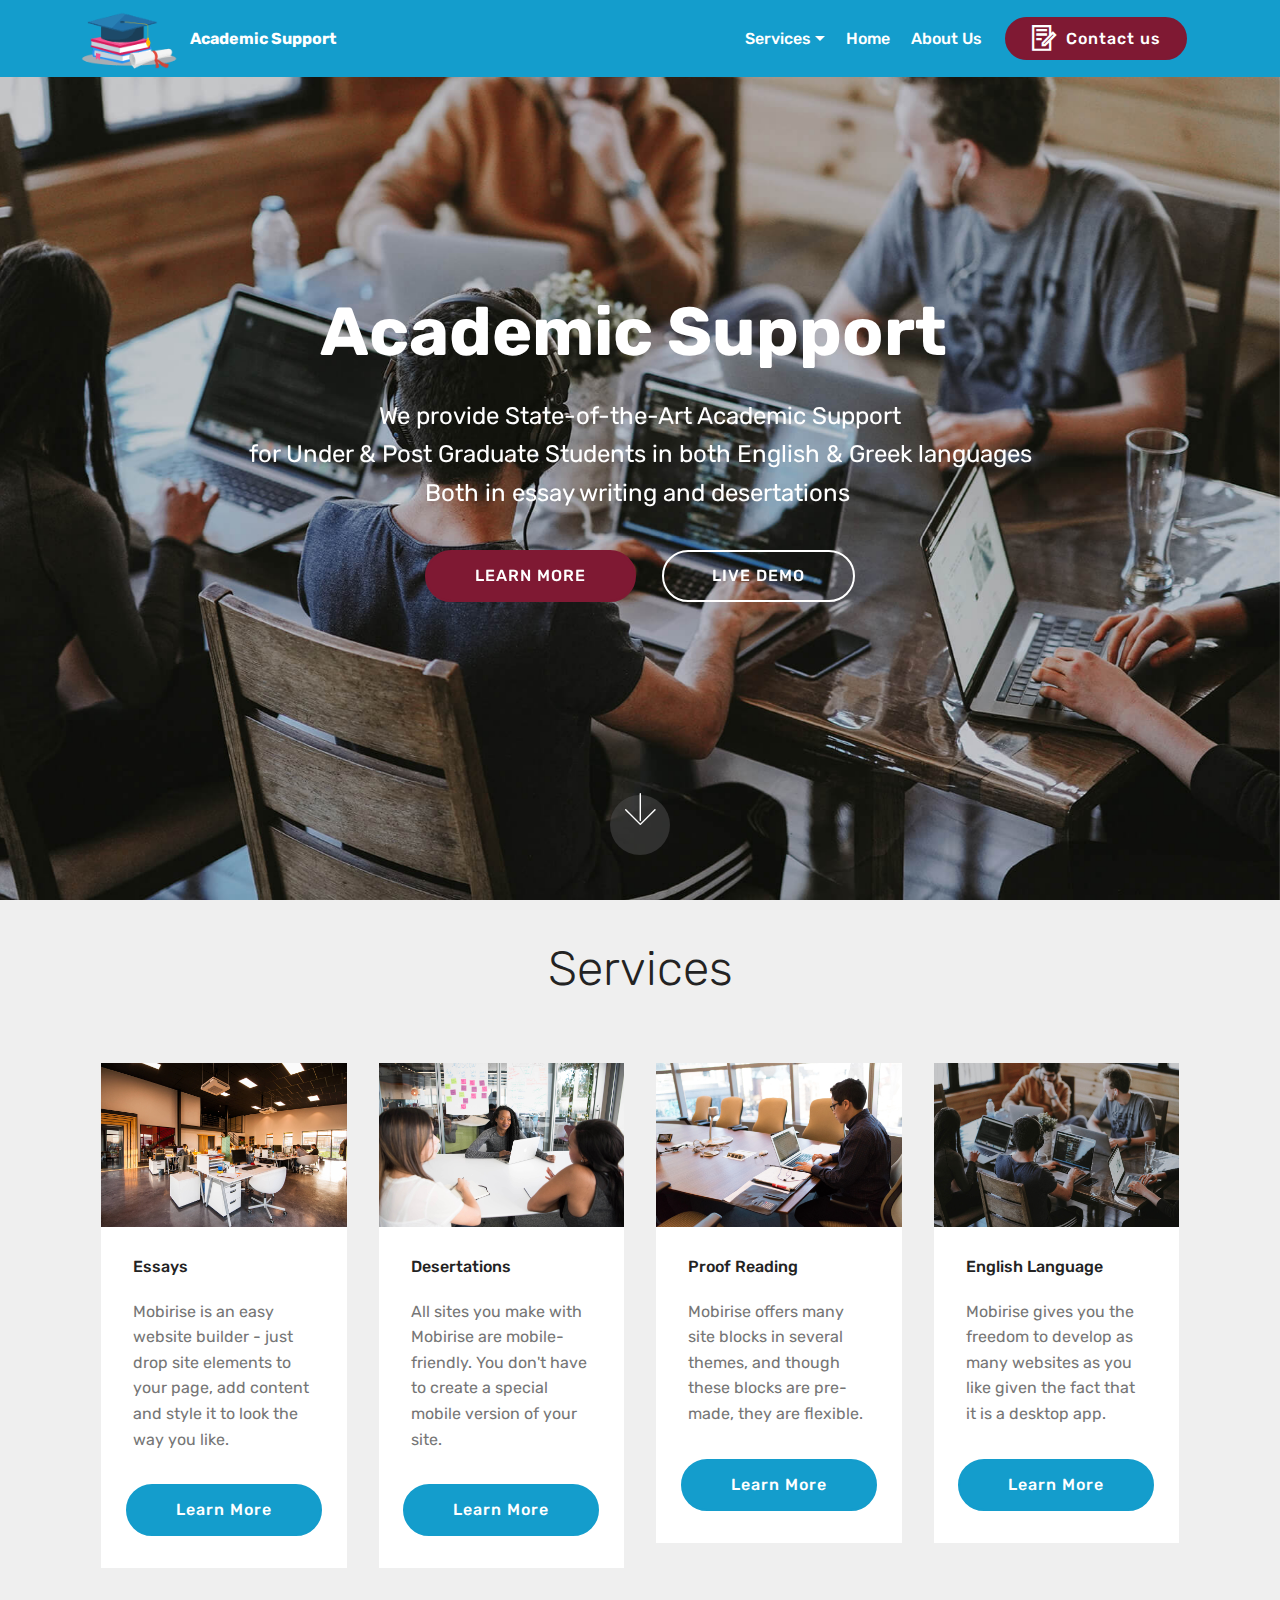
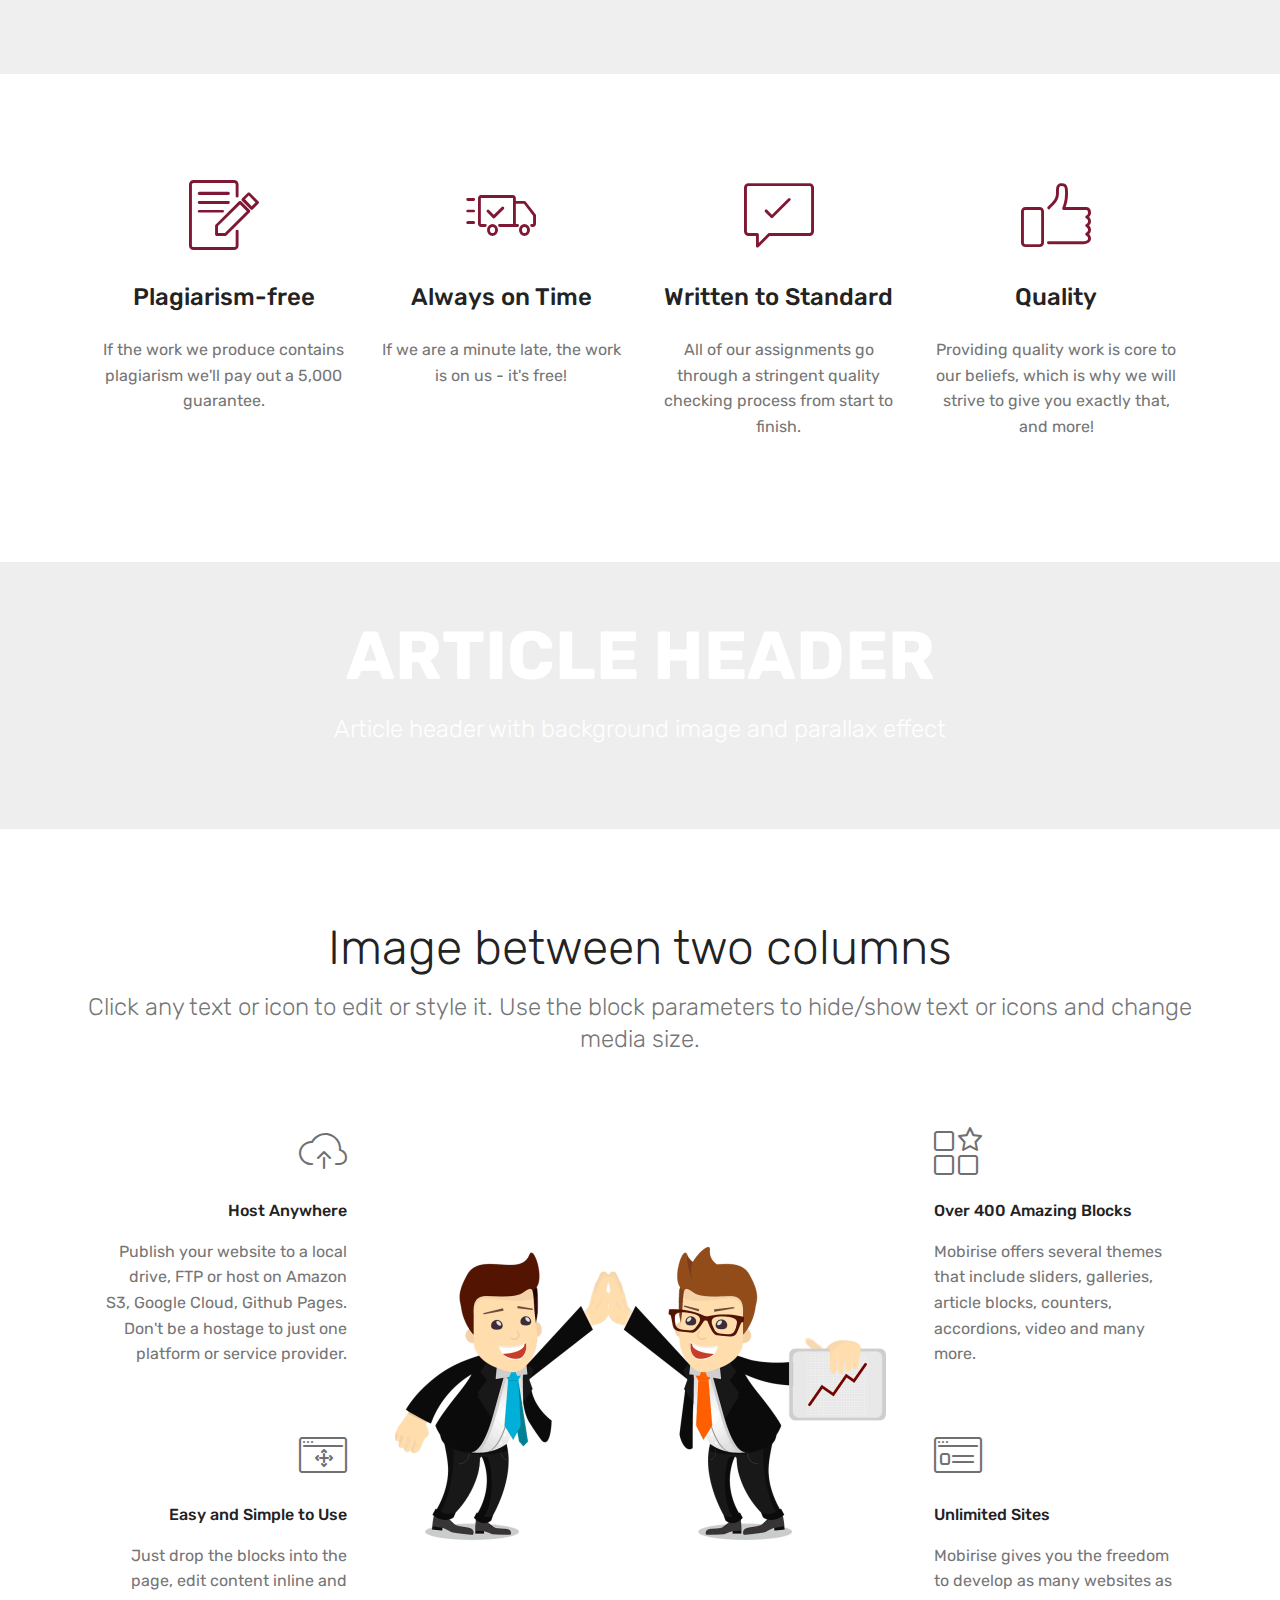
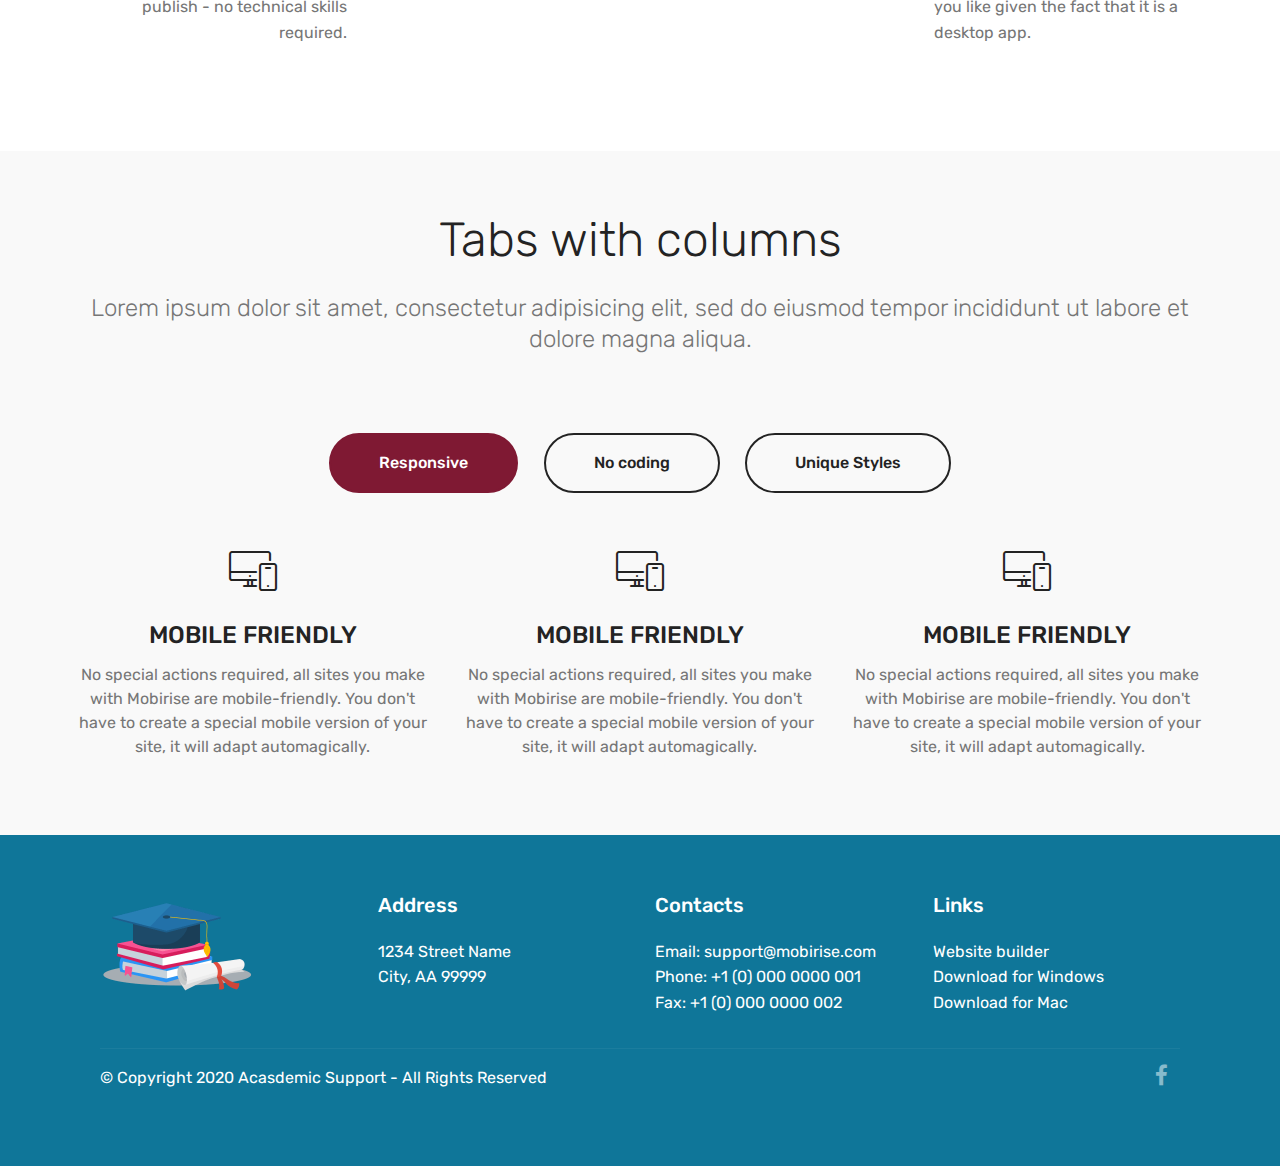
==== commit 1ba05d86: "create github pages" ====
--- a/index.html
+++ b/index.html
@@ -6,17 +6,18 @@
   <meta http-equiv="X-UA-Compatible" content="IE=edge">
   <meta name="generator" content="Mobirise v4.12.4, mobirise.com">
   <meta name="viewport" content="width=device-width, initial-scale=1, minimum-scale=1">
-  <link rel="shortcut icon" href="assets/images/logo2.png" type="image/x-icon">
+  <link rel="shortcut icon" href="assets/images/244353-p4ekom-94-122x76.png" type="image/x-icon">
   <meta name="description" content="">
   
   
   <title>Home</title>
   <link rel="stylesheet" href="assets/web/assets/mobirise-icons/mobirise-icons.css">
+  <link rel="stylesheet" href="assets/web/assets/mobirise-icons2/mobirise2.css">
   <link rel="stylesheet" href="assets/bootstrap/css/bootstrap.min.css">
   <link rel="stylesheet" href="assets/bootstrap/css/bootstrap-grid.min.css">
   <link rel="stylesheet" href="assets/bootstrap/css/bootstrap-reboot.min.css">
+  <link rel="stylesheet" href="assets/tether/tether.min.css">
   <link rel="stylesheet" href="assets/socicon/css/styles.css">
-  <link rel="stylesheet" href="assets/tether/tether.min.css">
   <link rel="stylesheet" href="assets/dropdown/css/style.css">
   <link rel="stylesheet" href="assets/theme/css/style.css">
   <link rel="preload" as="style" href="assets/mobirise/css/mbr-additional.css"><link rel="stylesheet" href="assets/mobirise/css/mbr-additional.css" type="text/css">
@@ -42,31 +43,24 @@
             <div class="navbar-brand">
                 <span class="navbar-logo">
                     <a href="https://mobirise.com">
-                         <img src="assets/images/logo2.png" alt="Mobirise" style="height: 3.8rem;">
+                         <img src="assets/images/244353-p4ekom-94-122x76.png" alt="Mobirise" title="" style="height: 3.8rem;">
                     </a>
                 </span>
-                <span class="navbar-caption-wrap">
-                    <a class="navbar-caption text-white display-4" href="https://mobirise.com">
-                        MOBIRISE
-                    </a>
-                </span>
+                <span class="navbar-caption-wrap"><a class="navbar-caption text-white display-4" href="https://mobirise.com">
+                        Academic Support&nbsp;</a></span>
             </div>
         </div>
         <div class="collapse navbar-collapse" id="navbarSupportedContent">
-            <ul class="navbar-nav nav-dropdown" data-app-modern-menu="true"><li class="nav-item">
-                    <a class="nav-link link text-white display-4" href="https://mobirise.com">Home</a>
-                </li></ul>
-            <div class="navbar-buttons mbr-section-btn">
-                <a class="btn btn-sm btn-primary display-4" href="https://mobirise.com">
-                    <span class="mbri-save mbr-iconfont mbr-iconfont-btn "></span>
-                    Try It Now!
-                </a>
-            </div>
+            <ul class="navbar-nav nav-dropdown" data-app-modern-menu="true"><li class="nav-item dropdown">
+                    <a class="nav-link link text-white dropdown-toggle display-4" href="https://mobirise.com" data-toggle="dropdown-submenu" aria-expanded="true">Services</a><div class="dropdown-menu"><div class="dropdown"><a class="text-white dropdown-item dropdown-toggle display-4" href="https://mobirise.com" data-toggle="dropdown-submenu" aria-expanded="false">Essays&nbsp;</a><div class="dropdown-menu dropdown-submenu"><a class="text-white dropdown-item display-4" href="https://mobirise.com">New Item</a></div></div><div class="dropdown"><a class="text-white dropdown-item dropdown-toggle display-4" href="https://mobirise.com" aria-expanded="false" data-toggle="dropdown-submenu">Desertations</a><div class="dropdown-menu dropdown-submenu"><a class="text-white dropdown-item display-4" href="https://mobirise.com" aria-expanded="false">New Item</a></div></div><a class="text-white dropdown-item display-4" href="https://mobirise.com" aria-expanded="false">Proof Reading</a><a class="text-white dropdown-item display-4" href="https://mobirise.com" aria-expanded="false">English Language</a></div>
+                </li><li class="nav-item"><a class="nav-link link text-white display-4" href="https://mobirise.com">Home</a></li><li class="nav-item"><a class="nav-link link text-white display-4" href="https://mobirise.com">About Us<br></a></li></ul>
+            <div class="navbar-buttons mbr-section-btn"><a class="btn btn-sm btn-secondary display-4" href="https://mobirise.com"><span class="mobi-mbri mobi-mbri-contact-form mbr-iconfont mbr-iconfont-btn"></span>
+                    Contact us</a></div>
         </div>
     </nav>
 </section>
 
-<section class="engine"><a href="https://mobirise.info/s">free bootstrap theme</a></section><section class="cid-qTkA127IK8 mbr-fullscreen mbr-parallax-background" id="header2-1">
+<section class="engine"><a href="https://mobirise.info/h">create your own web page for free</a></section><section class="cid-qTkA127IK8 mbr-fullscreen mbr-parallax-background" id="header2-1">
 
     
 
@@ -79,10 +73,8 @@
                 
                 <p class="mbr-text pb-3 mbr-fonts-style display-5">We provide State-of-the-Art Academic Support 
 <br>for Under &amp; Post Graduate Students in both English &amp; Greek languages<br>Both in essay writing and desertations&nbsp;</p>
-                <div class="mbr-section-btn">
-                    <a class="btn btn-md btn-secondary display-4" href="https://mobirise.com">LEARN MORE</a>
-                    <a class="btn btn-md btn-white-outline display-4" href="https://mobirise.com">LIVE DEMO</a>
-                </div>
+                <div class="mbr-section-btn"><a class="btn btn-md btn-secondary display-4" href="https://mobirise.com">LEARN MORE</a>
+                    <a class="btn btn-md btn-white-outline display-4" href="https://mobirise.com">LIVE DEMO</a></div>
             </div>
         </div>
     </div>
@@ -93,17 +85,122 @@
     </div>
 </section>
 
-<section class="features1 cid-s64PJevjsk" id="features1-4">
-    
-    
-
-    
+<section class="mbr-section content4 cid-s6sQYMQ0Oc" id="content4-d">
+
+    
+
     <div class="container">
         <div class="media-container-row">
+            <div class="title col-12 col-md-8">
+                <h2 class="align-center pb-3 mbr-fonts-style display-2">
+                    Services
+                </h2>
+                
+                
+            </div>
+        </div>
+    </div>
+</section>
+
+<section class="features3 cid-s6sPRjNQfY" id="features3-c">
+
+    
+
+    
+    <div class="container">
+        <div class="media-container-row">
+            <div class="card p-3 col-12 col-md-6 col-lg-3">
+                <div class="card-wrapper">
+                    <div class="card-img">
+                        <img src="assets/images/background1.jpg" alt="Mobirise">
+                    </div>
+                    <div class="card-box">
+                        <h4 class="card-title mbr-fonts-style display-7">Essays&nbsp;</h4>
+                        <p class="mbr-text mbr-fonts-style display-7">
+                            Mobirise is an easy website builder - just drop site elements to your page, add content and style it to look the way you like.
+                        </p>
+                    </div>
+                    <div class="mbr-section-btn text-center">
+                        <a href="https://mobirise.co" class="btn btn-primary display-4">
+                            Learn More
+                        </a>
+                    </div>
+                </div>
+            </div>
+
+            <div class="card p-3 col-12 col-md-6 col-lg-3">
+                <div class="card-wrapper">
+                    <div class="card-img">
+                        <img src="assets/images/background2.jpg" alt="Mobirise">
+                    </div>
+                    <div class="card-box">
+                        <h4 class="card-title mbr-fonts-style display-7">
+                            Desertations<br></h4>
+                        <p class="mbr-text mbr-fonts-style display-7">
+                            All sites you make with Mobirise are mobile-friendly. You don't have to create a special mobile version of your site.
+                        </p>
+                    </div>
+                    <div class="mbr-section-btn text-center">
+                        <a href="https://mobirise.co" class="btn btn-primary display-4">
+                            Learn More
+                        </a>
+                    </div>
+                </div>
+            </div>
+
+            <div class="card p-3 col-12 col-md-6 col-lg-3">
+                <div class="card-wrapper">
+                    <div class="card-img">
+                        <img src="assets/images/background3.jpg" alt="Mobirise">
+                    </div>
+                    <div class="card-box">
+                        <h4 class="card-title mbr-fonts-style display-7">
+                            Proof Reading&nbsp;</h4>
+                        <p class="mbr-text mbr-fonts-style display-7">
+                            Mobirise offers many site blocks in several themes, and though these blocks are pre-made, they are flexible.
+                        </p>
+                    </div>
+                    <div class="mbr-section-btn text-center">
+                        <a href="https://mobirise.co" class="btn btn-primary display-4">
+                            Learn More
+                        </a>
+                    </div>
+                </div>
+            </div>
+
+            <div class="card p-3 col-12 col-md-6 col-lg-3">
+                <div class="card-wrapper">
+                    <div class="card-img">
+                        <img src="assets/images/background4.jpg" alt="Mobirise">
+                    </div>
+                    <div class="card-box">
+                        <h4 class="card-title mbr-fonts-style display-7">English Language</h4>
+                        <p class="mbr-text mbr-fonts-style display-7">
+                           Mobirise gives you the freedom to develop as many websites as you like given the fact that it is a desktop app.
+                        </p>
+                    </div>
+                    <div class="mbr-section-btn text-center">
+                        <a href="https://mobirise.co" class="btn btn-primary display-4">
+                            Learn More
+                        </a>
+                    </div>
+                </div>
+            </div>
+        </div>
+    </div>
+</section>
+
+<section class="features1 cid-s64PJevjsk" id="features1-4">
+    
+    
+
+    
+    <div class="container">
+        <div class="media-container-row">
 
             <div class="card p-3 col-12 col-md-6 col-lg-3">
                 <div class="card-img pb-3">
-                    <span class="mbr-iconfont mbri-edit" style="font-size: 70px; color: rgb(255, 51, 102); fill: rgb(255, 51, 102);"></span>
+                    <span class="mbr-iconfont mbri-edit" style="font-size: 70px; color: rgb(127, 25, 51); fill: rgb(127, 25, 51);"></span>
                 </div>
                 <div class="card-box">
                     <h4 class="card-title py-3 mbr-fonts-style display-5">
@@ -115,7 +212,7 @@
 
             <div class="card p-3 col-12 col-md-6 col-lg-3">
                 <div class="card-img pb-3">
-                    <span class="mbr-iconfont mbri-delivery" style="font-size: 70px; color: rgb(255, 51, 102); fill: rgb(255, 51, 102);"></span>
+                    <span class="mbr-iconfont mbri-delivery" style="font-size: 70px; color: rgb(127, 25, 51); fill: rgb(127, 25, 51);"></span>
                 </div>
                 <div class="card-box">
                     <h4 class="card-title py-3 mbr-fonts-style display-5">Always on Time
@@ -127,7 +224,7 @@
 
             <div class="card p-3 col-12 col-md-6 col-lg-3">
                 <div class="card-img pb-3">
-                    <span class="mbr-iconfont mbri-cust-feedback" style="font-size: 70px; color: rgb(255, 51, 102); fill: rgb(255, 51, 102);"></span>
+                    <span class="mbr-iconfont mbri-cust-feedback" style="font-size: 70px; color: rgb(127, 25, 51); fill: rgb(127, 25, 51);"></span>
                 </div>
                 <div class="card-box">
                     <h4 class="card-title py-3 mbr-fonts-style display-5">Written to Standard
@@ -139,7 +236,7 @@
 
             <div class="card p-3 col-12 col-md-6 col-lg-3">
                 <div class="card-img pb-3">
-                    <span class="mbr-iconfont mbri-like" style="font-size: 70px; color: rgb(255, 51, 102); fill: rgb(255, 51, 102);"></span>
+                    <span class="mbr-iconfont mbri-like" style="font-size: 70px; color: rgb(127, 25, 51); fill: rgb(127, 25, 51);"></span>
                 </div>
                 <div class="card-box">
                     <h4 class="card-title py-3 mbr-fonts-style display-5">
@@ -153,6 +250,28 @@
 
     </div>
 
+</section>
+
+<section class="mbr-section content5 cid-s6sLn9bOGT mbr-parallax-background" id="content5-b">
+
+    
+
+    
+
+    <div class="container">
+        <div class="media-container-row">
+            <div class="title col-12 col-md-8">
+                <h2 class="align-center mbr-bold mbr-white pb-3 mbr-fonts-style display-1">
+                    ARTICLE HEADER
+                </h2>
+                <h3 class="mbr-section-subtitle align-center mbr-light mbr-white pb-3 mbr-fonts-style display-5">
+                    Article header with background image and parallax effect
+                </h3>
+                
+                
+            </div>
+        </div>
+    </div>
 </section>
 
 <section class="features12 cid-s65hi96KfP" id="features12-5">
@@ -271,21 +390,15 @@
     <div class="container-fluid">
         <div class="row tabcont">
             <ul class="nav nav-tabs pt-3 mt-5" role="tablist">
-                <li class="nav-item mbr-fonts-style">
-                    <a class="nav-link active display-7" role="tab" data-toggle="tab" href="#tab1">
+                <li class="nav-item mbr-fonts-style"><a class="nav-link show active display-7" role="tab" data-toggle="tab" href="#tabs3-6_tab0" aria-selected="true">
                         Responsive
-                    </a>
-                </li>
-                <li class="nav-item mbr-fonts-style">
-                    <a class="nav-link  display-7" role="tab" data-toggle="tab" href="#tab2">
+                    </a></li>
+                <li class="nav-item mbr-fonts-style"><a class="nav-link  show active display-7" role="tab" data-toggle="tab" href="#tabs3-6_tab1" aria-selected="true">
                         No coding
-                    </a>
-                </li>
-                <li class="nav-item mbr-fonts-style">
-                    <a class="nav-link display-7" role="tab" data-toggle="tab" href="#tab3">
+                    </a></li>
+                <li class="nav-item mbr-fonts-style"><a class="nav-link show active display-7" role="tab" data-toggle="tab" href="#tabs3-6_tab2" aria-selected="true">
                         Unique Styles
-                    </a>
-                </li>
+                    </a></li>
                 
                 
                 
@@ -563,7 +676,7 @@
             <div class="col-12 col-md-3">
                 <div class="media-wrap">
                     <a href="https://mobirise.com/">
-                        <img src="assets/images/logo2.png" alt="Mobirise">
+                        <img src="assets/images/244353-p4ekom-94-308x192.png" alt="Mobirise" title="">
                     </a>
                 </div>
             </div>
@@ -591,9 +704,9 @@
                     Links
                 </h5>
                 <p class="mbr-text">
-                    <a class="text-primary" href="https://mobirise.com/">Website builder</a>
-                    <br><a class="text-primary" href="https://mobirise.com/mobirise-free-win.zip">Download for Windows</a>
-                    <br><a class="text-primary" href="https://mobirise.com/mobirise-free-mac.zip">Download for Mac</a>
+                    <a class="text-white" href="https://mobirise.com/">Website builder</a>
+                    <br><a class="text-white" href="https://mobirise.com/mobirise-free-win.zip">Download for Windows</a>
+                    <br><a class="text-white" href="https://mobirise.com/mobirise-free-mac.zip">Download for Mac</a>
                 </p>
             </div>
         </div>
@@ -606,41 +719,21 @@
             <div class="media-container-row mbr-white">
                 <div class="col-sm-6 copyright">
                     <p class="mbr-text mbr-fonts-style display-7">
-                        © Copyright 2020 Mobirise - All Rights Reserved
+                        © Copyright 2020 Acasdemic Support - All Rights Reserved
                     </p>
                 </div>
                 <div class="col-md-6">
                     <div class="social-list align-right">
                         <div class="soc-item">
                             <a href="https://twitter.com/mobirise" target="_blank">
-                                <span class="socicon-twitter socicon mbr-iconfont mbr-iconfont-social"></span>
+                                <span class="mbr-iconfont mbr-iconfont-social socicon-facebook socicon"></span>
                             </a>
                         </div>
-                        <div class="soc-item">
-                            <a href="https://www.facebook.com/pages/Mobirise/1616226671953247" target="_blank">
-                                <span class="socicon-facebook socicon mbr-iconfont mbr-iconfont-social"></span>
-                            </a>
-                        </div>
-                        <div class="soc-item">
-                            <a href="https://www.youtube.com/c/mobirise" target="_blank">
-                                <span class="socicon-youtube socicon mbr-iconfont mbr-iconfont-social"></span>
-                            </a>
-                        </div>
-                        <div class="soc-item">
-                            <a href="https://instagram.com/mobirise" target="_blank">
-                                <span class="socicon-instagram socicon mbr-iconfont mbr-iconfont-social"></span>
-                            </a>
-                        </div>
-                        <div class="soc-item">
-                            <a href="https://plus.google.com/u/0/+Mobirise" target="_blank">
-                                <span class="socicon-googleplus socicon mbr-iconfont mbr-iconfont-social"></span>
-                            </a>
-                        </div>
-                        <div class="soc-item">
-                            <a href="https://www.behance.net/Mobirise" target="_blank">
-                                <span class="socicon-behance socicon mbr-iconfont mbr-iconfont-social"></span>
-                            </a>
-                        </div>
+                        
+                        
+                        
+                        
+                        
                     </div>
                 </div>
             </div>
--- a/assets/web/assets/mobirise-icons2/mobirise2.css
+++ b/assets/web/assets/mobirise-icons2/mobirise2.css
@@ -0,0 +1,498 @@
+@font-face {
+  font-family: 'Moririse2';
+  font-display: swap;
+  src:  url('mobirise2.eot?f2bix4');
+  src:  url('mobirise2.eot?f2bix4#iefix') format('embedded-opentype'),
+    url('mobirise2.ttf?f2bix4') format('truetype'),
+    url('mobirise2.woff?f2bix4') format('woff'),
+    url('mobirise2.svg?f2bix4#mobirise2') format('svg');
+  font-weight: normal;
+  font-style: normal;
+}
+
+[class^="mobi-"], [class*=" mobi-"] {
+  /* use !important to prevent issues with browser extensions that change fonts */
+  font-family: 'Moririse2' !important;
+  speak: none;
+  font-style: normal;
+  font-weight: normal;
+  font-variant: normal;
+  text-transform: none;
+  line-height: 1;
+
+  /* Better Font Rendering =========== */
+  -webkit-font-smoothing: antialiased;
+  -moz-osx-font-smoothing: grayscale;
+}
+
+.mobi-mbri-add-submenu:before {
+  content: "\e900";
+}
+.mobi-mbri-alert:before {
+  content: "\e901";
+}
+.mobi-mbri-align-center:before {
+  content: "\e902";
+}
+.mobi-mbri-align-justify:before {
+  content: "\e903";
+}
+.mobi-mbri-align-left:before {
+  content: "\e904";
+}
+.mobi-mbri-align-right:before {
+  content: "\e905";
+}
+.mobi-mbri-android:before {
+  content: "\e906";
+}
+.mobi-mbri-apple:before {
+  content: "\e907";
+}
+.mobi-mbri-arrow-down:before {
+  content: "\e908";
+}
+.mobi-mbri-arrow-next:before {
+  content: "\e909";
+}
+.mobi-mbri-arrow-prev:before {
+  content: "\e90a";
+}
+.mobi-mbri-arrow-up:before {
+  content: "\e90b";
+}
+.mobi-mbri-bold:before {
+  content: "\e90c";
+}
+.mobi-mbri-bookmark:before {
+  content: "\e90d";
+}
+.mobi-mbri-bootstrap:before {
+  content: "\e90e";
+}
+.mobi-mbri-briefcase:before {
+  content: "\e90f";
+}
+.mobi-mbri-browse:before {
+  content: "\e910";
+}
+.mobi-mbri-bulleted-list:before {
+  content: "\e911";
+}
+.mobi-mbri-calendar:before {
+  content: "\e912";
+}
+.mobi-mbri-camera:before {
+  content: "\e913";
+}
+.mobi-mbri-cart-add:before {
+  content: "\e914";
+}
+.mobi-mbri-cart-full:before {
+  content: "\e915";
+}
+.mobi-mbri-cash:before {
+  content: "\e916";
+}
+.mobi-mbri-change-style:before {
+  content: "\e917";
+}
+.mobi-mbri-chat:before {
+  content: "\e918";
+}
+.mobi-mbri-clock:before {
+  content: "\e919";
+}
+.mobi-mbri-close:before {
+  content: "\e91a";
+}
+.mobi-mbri-cloud:before {
+  content: "\e91b";
+}
+.mobi-mbri-code:before {
+  content: "\e91c";
+}
+.mobi-mbri-contact-form:before {
+  content: "\e91d";
+}
+.mobi-mbri-credit-card:before {
+  content: "\e91e";
+}
+.mobi-mbri-cursor-click:before {
+  content: "\e91f";
+}
+.mobi-mbri-cust-feedback:before {
+  content: "\e920";
+}
+.mobi-mbri-database:before {
+  content: "\e921";
+}
+.mobi-mbri-delivery:before {
+  content: "\e922";
+}
+.mobi-mbri-desktop:before {
+  content: "\e923";
+}
+.mobi-mbri-devices:before {
+  content: "\e924";
+}
+.mobi-mbri-down:before {
+  content: "\e925";
+}
+.mobi-mbri-download-2:before {
+  content: "\e926";
+}
+.mobi-mbri-download:before {
+  content: "\e927";
+}
+.mobi-mbri-drag-n-drop-2:before {
+  content: "\e928";
+}
+.mobi-mbri-drag-n-drop:before {
+  content: "\e929";
+}
+.mobi-mbri-edit-2:before {
+  content: "\e92a";
+}
+.mobi-mbri-edit:before {
+  content: "\e92b";
+}
+.mobi-mbri-error:before {
+  content: "\e92c";
+}
+.mobi-mbri-extension:before {
+  content: "\e92d";
+}
+.mobi-mbri-features:before {
+  content: "\e92e";
+}
+.mobi-mbri-file:before {
+  content: "\e92f";
+}
+.mobi-mbri-flag:before {
+  content: "\e930";
+}
+.mobi-mbri-folder:before {
+  content: "\e931";
+}
+.mobi-mbri-gift:before {
+  content: "\e932";
+}
+.mobi-mbri-github:before {
+  content: "\e933";
+}
+.mobi-mbri-globe-2:before {
+  content: "\e934";
+}
+.mobi-mbri-globe:before {
+  content: "\e935";
+}
+.mobi-mbri-growing-chart:before {
+  content: "\e936";
+}
+.mobi-mbri-hearth:before {
+  content: "\e937";
+}
+.mobi-mbri-help:before {
+  content: "\e938";
+}
+.mobi-mbri-home:before {
+  content: "\e939";
+}
+.mobi-mbri-hot-cup:before {
+  content: "\e93a";
+}
+.mobi-mbri-idea:before {
+  content: "\e93b";
+}
+.mobi-mbri-image-gallery:before {
+  content: "\e93c";
+}
+.mobi-mbri-image-slider:before {
+  content: "\e93d";
+}
+.mobi-mbri-info:before {
+  content: "\e93e";
+}
+.mobi-mbri-italic:before {
+  content: "\e93f";
+}
+.mobi-mbri-key:before {
+  content: "\e940";
+}
+.mobi-mbri-laptop:before {
+  content: "\e941";
+}
+.mobi-mbri-layers:before {
+  content: "\e942";
+}
+.mobi-mbri-left-right:before {
+  content: "\e943";
+}
+.mobi-mbri-left:before {
+  content: "\e944";
+}
+.mobi-mbri-letter:before {
+  content: "\e945";
+}
+.mobi-mbri-like:before {
+  content: "\e946";
+}
+.mobi-mbri-link:before {
+  content: "\e947";
+}
+.mobi-mbri-lock:before {
+  content: "\e948";
+}
+.mobi-mbri-login:before {
+  content: "\e949";
+}
+.mobi-mbri-logout:before {
+  content: "\e94a";
+}
+.mobi-mbri-magic-stick:before {
+  content: "\e94b";
+}
+.mobi-mbri-map-pin:before {
+  content: "\e94c";
+}
+.mobi-mbri-menu:before {
+  content: "\e94d";
+}
+.mobi-mbri-mobile-2:before {
+  content: "\e94e";
+}
+.mobi-mbri-mobile-horizontal:before {
+  content: "\e94f";
+}
+.mobi-mbri-mobile:before {
+  content: "\e950";
+}
+.mobi-mbri-mobirise:before {
+  content: "\e951";
+}
+.mobi-mbri-more-horizontal:before {
+  content: "\e952";
+}
+.mobi-mbri-more-vertical:before {
+  content: "\e953";
+}
+.mobi-mbri-music:before {
+  content: "\e954";
+}
+.mobi-mbri-new-file:before {
+  content: "\e955";
+}
+.mobi-mbri-numbered-list:before {
+  content: "\e956";
+}
+.mobi-mbri-opened-folder:before {
+  content: "\e957";
+}
+.mobi-mbri-pages:before {
+  content: "\e958";
+}
+.mobi-mbri-paper-plane:before {
+  content: "\e959";
+}
+.mobi-mbri-paperclip:before {
+  content: "\e95a";
+}
+.mobi-mbri-phone:before {
+  content: "\e95b";
+}
+.mobi-mbri-photo:before {
+  content: "\e95c";
+}
+.mobi-mbri-photos:before {
+  content: "\e95d";
+}
+.mobi-mbri-pin:before {
+  content: "\e95e";
+}
+.mobi-mbri-play:before {
+  content: "\e95f";
+}
+.mobi-mbri-plus:before {
+  content: "\e960";
+}
+.mobi-mbri-preview:before {
+  content: "\e961";
+}
+.mobi-mbri-print:before {
+  content: "\e962";
+}
+.mobi-mbri-protect:before {
+  content: "\e963";
+}
+.mobi-mbri-question:before {
+  content: "\e964";
+}
+.mobi-mbri-quote-left:before {
+  content: "\e965";
+}
+.mobi-mbri-quote-right:before {
+  content: "\e966";
+}
+.mobi-mbri-redo:before {
+  content: "\e967";
+}
+.mobi-mbri-refresh:before {
+  content: "\e968";
+}
+.mobi-mbri-responsive-2:before {
+  content: "\e969";
+}
+.mobi-mbri-responsive:before {
+  content: "\e96a";
+}
+.mobi-mbri-right:before {
+  content: "\e96b";
+}
+.mobi-mbri-rocket:before {
+  content: "\e96c";
+}
+.mobi-mbri-sad-face:before {
+  content: "\e96d";
+}
+.mobi-mbri-sale:before {
+  content: "\e96e";
+}
+.mobi-mbri-save:before {
+  content: "\e96f";
+}
+.mobi-mbri-search:before {
+  content: "\e970";
+}
+.mobi-mbri-setting-2:before {
+  content: "\e971";
+}
+.mobi-mbri-setting-3:before {
+  content: "\e972";
+}
+.mobi-mbri-setting:before {
+  content: "\e973";
+}
+.mobi-mbri-share:before {
+  content: "\e974";
+}
+.mobi-mbri-shopping-bag:before {
+  content: "\e975";
+}
+.mobi-mbri-shopping-basket:before {
+  content: "\e976";
+}
+.mobi-mbri-shopping-cart:before {
+  content: "\e977";
+}
+.mobi-mbri-sites:before {
+  content: "\e978";
+}
+.mobi-mbri-smile-face:before {
+  content: "\e979";
+}
+.mobi-mbri-speed:before {
+  content: "\e97a";
+}
+.mobi-mbri-star:before {
+  content: "\e97b";
+}
+.mobi-mbri-success:before {
+  content: "\e97c";
+}
+.mobi-mbri-sun:before {
+  content: "\e97d";
+}
+.mobi-mbri-sun2:before {
+  content: "\e97e";
+}
+.mobi-mbri-tablet-vertical:before {
+  content: "\e97f";
+}
+.mobi-mbri-tablet:before {
+  content: "\e980";
+}
+.mobi-mbri-target:before {
+  content: "\e981";
+}
+.mobi-mbri-timer:before {
+  content: "\e982";
+}
+.mobi-mbri-to-ftp:before {
+  content: "\e983";
+}
+.mobi-mbri-to-local-drive:before {
+  content: "\e984";
+}
+.mobi-mbri-touch-swipe:before {
+  content: "\e985";
+}
+.mobi-mbri-touch:before {
+  content: "\e986";
+}
+.mobi-mbri-trash:before {
+  content: "\e987";
+}
+.mobi-mbri-underline:before {
+  content: "\e988";
+}
+.mobi-mbri-undo:before {
+  content: "\e989";
+}
+.mobi-mbri-unlink:before {
+  content: "\e98a";
+}
+.mobi-mbri-unlock:before {
+  content: "\e98b";
+}
+.mobi-mbri-up-down:before {
+  content: "\e98c";
+}
+.mobi-mbri-up:before {
+  content: "\e98d";
+}
+.mobi-mbri-update:before {
+  content: "\e98e";
+}
+.mobi-mbri-upload-2:before {
+  content: "\e98f";
+}
+.mobi-mbri-upload:before {
+  content: "\e990";
+}
+.mobi-mbri-user-2:before {
+  content: "\e991";
+}
+.mobi-mbri-user:before {
+  content: "\e992";
+}
+.mobi-mbri-users:before {
+  content: "\e993";
+}
+.mobi-mbri-video-play:before {
+  content: "\e994";
+}
+.mobi-mbri-video:before {
+  content: "\e995";
+}
+.mobi-mbri-watch:before {
+  content: "\e996";
+}
+.mobi-mbri-website-theme-2:before {
+  content: "\e997";
+}
+.mobi-mbri-website-theme:before {
+  content: "\e998";
+}
+.mobi-mbri-wifi:before {
+  content: "\e999";
+}
+.mobi-mbri-windows:before {
+  content: "\e99a";
+}
+.mobi-mbri-zoom-in:before {
+  content: "\e99b";
+}
+.mobi-mbri-zoom-out:before {
+  content: "\e99c";
+}
--- a/assets/mobirise/css/mbr-additional.css
+++ b/assets/mobirise/css/mbr-additional.css
@@ -128,8 +128,8 @@
 }
 .btn-secondary,
 .btn-secondary:active {
-  background-color: #ff3366 !important;
-  border-color: #ff3366 !important;
+  background-color: #7f1933 !important;
+  border-color: #7f1933 !important;
   color: #ffffff !important;
 }
 .btn-secondary:hover,
@@ -137,14 +137,14 @@
 .btn-secondary.focus,
 .btn-secondary.active {
   color: #ffffff !important;
-  background-color: #e50039 !important;
-  border-color: #e50039 !important;
+  background-color: #3f0c19 !important;
+  border-color: #3f0c19 !important;
 }
 .btn-secondary.disabled,
 .btn-secondary:disabled {
   color: #ffffff !important;
-  background-color: #e50039 !important;
-  border-color: #e50039 !important;
+  background-color: #3f0c19 !important;
+  border-color: #3f0c19 !important;
 }
 .btn-info,
 .btn-info:active {
@@ -292,22 +292,22 @@
 .btn-secondary-outline,
 .btn-secondary-outline:active {
   background: none;
-  border-color: #cc0033;
-  color: #cc0033;
+  border-color: #2a0811;
+  color: #2a0811;
 }
 .btn-secondary-outline:hover,
 .btn-secondary-outline:focus,
 .btn-secondary-outline.focus,
 .btn-secondary-outline.active {
   color: #ffffff;
-  background-color: #ff3366;
-  border-color: #ff3366;
+  background-color: #7f1933;
+  border-color: #7f1933;
 }
 .btn-secondary-outline.disabled,
 .btn-secondary-outline:disabled {
   color: #ffffff !important;
-  background-color: #ff3366 !important;
-  border-color: #ff3366 !important;
+  background-color: #7f1933 !important;
+  border-color: #7f1933 !important;
 }
 .btn-info-outline,
 .btn-info-outline:active {
@@ -427,7 +427,7 @@
   color: #149dcc !important;
 }
 .text-secondary {
-  color: #ff3366 !important;
+  color: #7f1933 !important;
 }
 .text-success {
   color: #f7ed4a !important;
@@ -453,7 +453,7 @@
 }
 a.text-secondary:hover,
 a.text-secondary:focus {
-  color: #cc0033 !important;
+  color: #2a0811 !important;
 }
 a.text-success:hover,
 a.text-success:focus {
@@ -682,7 +682,7 @@
 .xdsoft_datetimepicker .xdsoft_calendar td:hover,
 .xdsoft_datetimepicker .xdsoft_timepicker .xdsoft_time_box > div > div:hover {
   color: #ffffff !important;
-  background: #ff3366 !important;
+  background: #7f1933 !important;
   box-shadow: none !important;
 }
 .lazy-bg {
@@ -712,12 +712,12 @@
 }
 .cid-qTkzRZLJNu .navbar {
   padding: .5rem 0;
-  background: #333333;
+  background: #149dcc;
   transition: none;
   min-height: 77px;
 }
 .cid-qTkzRZLJNu .navbar-dropdown.bg-color.transparent.opened {
-  background: #333333;
+  background: #149dcc;
 }
 .cid-qTkzRZLJNu a {
   font-style: normal;
@@ -801,7 +801,7 @@
   padding-bottom: 0;
 }
 .cid-qTkzRZLJNu .dropdown .dropdown-menu {
-  background: #333333;
+  background: #149dcc;
   display: none;
   position: absolute;
   min-width: 5rem;
@@ -1094,6 +1094,54 @@
 .cid-qTkA127IK8 {
   background-image: url("../../../assets/images/background4.jpg");
 }
+.cid-s6sQYMQ0Oc {
+  padding-top: 45px;
+  padding-bottom: 0px;
+  background-color: #efefef;
+}
+.cid-s6sQYMQ0Oc .mbr-section-subtitle {
+  color: #767676;
+}
+.cid-s6sPRjNQfY {
+  padding-top: 30px;
+  padding-bottom: 90px;
+  background-color: #efefef;
+}
+.cid-s6sPRjNQfY .card-box {
+  padding: 0 2rem;
+}
+.cid-s6sPRjNQfY .mbr-section-btn {
+  padding-top: 1rem;
+}
+.cid-s6sPRjNQfY .mbr-section-btn a {
+  margin-top: 1rem;
+  margin-bottom: 0;
+}
+.cid-s6sPRjNQfY h4 {
+  font-weight: 500;
+  margin-bottom: 0;
+  text-align: left;
+  padding-top: 2rem;
+}
+.cid-s6sPRjNQfY p {
+  margin-bottom: 0;
+  text-align: left;
+  padding-top: 1.5rem;
+}
+.cid-s6sPRjNQfY .mbr-text {
+  color: #767676;
+}
+.cid-s6sPRjNQfY .card-wrapper {
+  height: 100%;
+  padding-bottom: 2rem;
+  background: #ffffff;
+  box-shadow: 0px 0px 0px 0px rgba(0, 0, 0, 0);
+  transition: box-shadow 0.3s;
+}
+.cid-s6sPRjNQfY .card-wrapper:hover {
+  box-shadow: 0px 0px 30px 0px rgba(0, 0, 0, 0.05);
+  transition: box-shadow 0.3s;
+}
 .cid-s64PJevjsk {
   padding-top: 90px;
   padding-bottom: 90px;
@@ -1111,6 +1159,11 @@
 .cid-s64PJevjsk .card-img span {
   font-size: 96px;
   color: #149dcc;
+}
+.cid-s6sLn9bOGT {
+  padding-top: 60px;
+  padding-bottom: 60px;
+  background-image: url("../../../assets/images/background4.jpg");
 }
 .cid-s65hi96KfP {
   padding-top: 90px;
@@ -1225,31 +1278,31 @@
 }
 .cid-s65htXFVUM .nav-tabs .nav-link {
   box-sizing: border-box;
-  color: #767676;
+  color: #232323;
   font-style: normal;
   font-weight: 500;
   border-radius: 3px;
   padding: 1rem 3rem;
   margin: 0.4rem .8rem !important;
   transition: color .3s;
-  border: 2px solid #767676;
+  border: 2px solid #232323;
 }
 .cid-s65htXFVUM .nav-tabs .nav-link:hover {
-  background: #149dcc;
+  background: #7f1933;
 }
 .cid-s65htXFVUM .nav-tabs .nav-link.active {
   color: #ffffff;
   font-style: normal;
-  border: 2px solid #149dcc;
-  background: #149dcc;
+  border: 2px solid #7f1933;
+  background: #7f1933;
 }
 .cid-s65htXFVUM .nav-tabs .nav-link.active:hover {
-  border: 2px solid #149dcc;
+  border: 2px solid #7f1933;
 }
 .cid-qTkAaeaxX5 {
   padding-top: 60px;
   padding-bottom: 60px;
-  background-color: #2e2e2e;
+  background-color: #0f7699;
 }
 @media (max-width: 767px) {
   .cid-qTkAaeaxX5 .content {
@@ -1315,12 +1368,12 @@
 }
 .cid-qTkzRZLJNu .navbar {
   padding: .5rem 0;
-  background: #333333;
+  background: #149dcc;
   transition: none;
   min-height: 77px;
 }
 .cid-qTkzRZLJNu .navbar-dropdown.bg-color.transparent.opened {
-  background: #333333;
+  background: #149dcc;
 }
 .cid-qTkzRZLJNu a {
   font-style: normal;
@@ -1404,7 +1457,7 @@
   padding-bottom: 0;
 }
 .cid-qTkzRZLJNu .dropdown .dropdown-menu {
-  background: #333333;
+  background: #149dcc;
   display: none;
   position: absolute;
   min-width: 5rem;
@@ -1696,12 +1749,12 @@
 }
 .cid-qTkzRZLJNu .navbar {
   padding: .5rem 0;
-  background: #333333;
+  background: #149dcc;
   transition: none;
   min-height: 77px;
 }
 .cid-qTkzRZLJNu .navbar-dropdown.bg-color.transparent.opened {
-  background: #333333;
+  background: #149dcc;
 }
 .cid-qTkzRZLJNu a {
   font-style: normal;
@@ -1785,7 +1838,7 @@
   padding-bottom: 0;
 }
 .cid-qTkzRZLJNu .dropdown .dropdown-menu {
-  background: #333333;
+  background: #149dcc;
   display: none;
   position: absolute;
   min-width: 5rem;
@@ -2077,12 +2130,12 @@
 }
 .cid-qTkzRZLJNu .navbar {
   padding: .5rem 0;
-  background: #333333;
+  background: #149dcc;
   transition: none;
   min-height: 77px;
 }
 .cid-qTkzRZLJNu .navbar-dropdown.bg-color.transparent.opened {
-  background: #333333;
+  background: #149dcc;
 }
 .cid-qTkzRZLJNu a {
   font-style: normal;
@@ -2166,7 +2219,7 @@
   padding-bottom: 0;
 }
 .cid-qTkzRZLJNu .dropdown .dropdown-menu {
-  background: #333333;
+  background: #149dcc;
   display: none;
   position: absolute;
   min-width: 5rem;
--- a/assets/mobirise/css/mbr-additional.css
+++ b/assets/mobirise/css/mbr-additional.css
@@ -128,8 +128,8 @@
 }
 .btn-secondary,
 .btn-secondary:active {
-  background-color: #ff3366 !important;
-  border-color: #ff3366 !important;
+  background-color: #7f1933 !important;
+  border-color: #7f1933 !important;
   color: #ffffff !important;
 }
 .btn-secondary:hover,
@@ -137,14 +137,14 @@
 .btn-secondary.focus,
 .btn-secondary.active {
   color: #ffffff !important;
-  background-color: #e50039 !important;
-  border-color: #e50039 !important;
+  background-color: #3f0c19 !important;
+  border-color: #3f0c19 !important;
 }
 .btn-secondary.disabled,
 .btn-secondary:disabled {
   color: #ffffff !important;
-  background-color: #e50039 !important;
-  border-color: #e50039 !important;
+  background-color: #3f0c19 !important;
+  border-color: #3f0c19 !important;
 }
 .btn-info,
 .btn-info:active {
@@ -292,22 +292,22 @@
 .btn-secondary-outline,
 .btn-secondary-outline:active {
   background: none;
-  border-color: #cc0033;
-  color: #cc0033;
+  border-color: #2a0811;
+  color: #2a0811;
 }
 .btn-secondary-outline:hover,
 .btn-secondary-outline:focus,
 .btn-secondary-outline.focus,
 .btn-secondary-outline.active {
   color: #ffffff;
-  background-color: #ff3366;
-  border-color: #ff3366;
+  background-color: #7f1933;
+  border-color: #7f1933;
 }
 .btn-secondary-outline.disabled,
 .btn-secondary-outline:disabled {
   color: #ffffff !important;
-  background-color: #ff3366 !important;
-  border-color: #ff3366 !important;
+  background-color: #7f1933 !important;
+  border-color: #7f1933 !important;
 }
 .btn-info-outline,
 .btn-info-outline:active {
@@ -427,7 +427,7 @@
   color: #149dcc !important;
 }
 .text-secondary {
-  color: #ff3366 !important;
+  color: #7f1933 !important;
 }
 .text-success {
   color: #f7ed4a !important;
@@ -453,7 +453,7 @@
 }
 a.text-secondary:hover,
 a.text-secondary:focus {
-  color: #cc0033 !important;
+  color: #2a0811 !important;
 }
 a.text-success:hover,
 a.text-success:focus {
@@ -682,7 +682,7 @@
 .xdsoft_datetimepicker .xdsoft_calendar td:hover,
 .xdsoft_datetimepicker .xdsoft_timepicker .xdsoft_time_box > div > div:hover {
   color: #ffffff !important;
-  background: #ff3366 !important;
+  background: #7f1933 !important;
   box-shadow: none !important;
 }
 .lazy-bg {
@@ -712,12 +712,12 @@
 }
 .cid-qTkzRZLJNu .navbar {
   padding: .5rem 0;
-  background: #333333;
+  background: #149dcc;
   transition: none;
   min-height: 77px;
 }
 .cid-qTkzRZLJNu .navbar-dropdown.bg-color.transparent.opened {
-  background: #333333;
+  background: #149dcc;
 }
 .cid-qTkzRZLJNu a {
   font-style: normal;
@@ -801,7 +801,7 @@
   padding-bottom: 0;
 }
 .cid-qTkzRZLJNu .dropdown .dropdown-menu {
-  background: #333333;
+  background: #149dcc;
   display: none;
   position: absolute;
   min-width: 5rem;
@@ -1094,6 +1094,54 @@
 .cid-qTkA127IK8 {
   background-image: url("../../../assets/images/background4.jpg");
 }
+.cid-s6sQYMQ0Oc {
+  padding-top: 45px;
+  padding-bottom: 0px;
+  background-color: #efefef;
+}
+.cid-s6sQYMQ0Oc .mbr-section-subtitle {
+  color: #767676;
+}
+.cid-s6sPRjNQfY {
+  padding-top: 30px;
+  padding-bottom: 90px;
+  background-color: #efefef;
+}
+.cid-s6sPRjNQfY .card-box {
+  padding: 0 2rem;
+}
+.cid-s6sPRjNQfY .mbr-section-btn {
+  padding-top: 1rem;
+}
+.cid-s6sPRjNQfY .mbr-section-btn a {
+  margin-top: 1rem;
+  margin-bottom: 0;
+}
+.cid-s6sPRjNQfY h4 {
+  font-weight: 500;
+  margin-bottom: 0;
+  text-align: left;
+  padding-top: 2rem;
+}
+.cid-s6sPRjNQfY p {
+  margin-bottom: 0;
+  text-align: left;
+  padding-top: 1.5rem;
+}
+.cid-s6sPRjNQfY .mbr-text {
+  color: #767676;
+}
+.cid-s6sPRjNQfY .card-wrapper {
+  height: 100%;
+  padding-bottom: 2rem;
+  background: #ffffff;
+  box-shadow: 0px 0px 0px 0px rgba(0, 0, 0, 0);
+  transition: box-shadow 0.3s;
+}
+.cid-s6sPRjNQfY .card-wrapper:hover {
+  box-shadow: 0px 0px 30px 0px rgba(0, 0, 0, 0.05);
+  transition: box-shadow 0.3s;
+}
 .cid-s64PJevjsk {
   padding-top: 90px;
   padding-bottom: 90px;
@@ -1111,6 +1159,11 @@
 .cid-s64PJevjsk .card-img span {
   font-size: 96px;
   color: #149dcc;
+}
+.cid-s6sLn9bOGT {
+  padding-top: 60px;
+  padding-bottom: 60px;
+  background-image: url("../../../assets/images/background4.jpg");
 }
 .cid-s65hi96KfP {
   padding-top: 90px;
@@ -1225,31 +1278,31 @@
 }
 .cid-s65htXFVUM .nav-tabs .nav-link {
   box-sizing: border-box;
-  color: #767676;
+  color: #232323;
   font-style: normal;
   font-weight: 500;
   border-radius: 3px;
   padding: 1rem 3rem;
   margin: 0.4rem .8rem !important;
   transition: color .3s;
-  border: 2px solid #767676;
+  border: 2px solid #232323;
 }
 .cid-s65htXFVUM .nav-tabs .nav-link:hover {
-  background: #149dcc;
+  background: #7f1933;
 }
 .cid-s65htXFVUM .nav-tabs .nav-link.active {
   color: #ffffff;
   font-style: normal;
-  border: 2px solid #149dcc;
-  background: #149dcc;
+  border: 2px solid #7f1933;
+  background: #7f1933;
 }
 .cid-s65htXFVUM .nav-tabs .nav-link.active:hover {
-  border: 2px solid #149dcc;
+  border: 2px solid #7f1933;
 }
 .cid-qTkAaeaxX5 {
   padding-top: 60px;
   padding-bottom: 60px;
-  background-color: #2e2e2e;
+  background-color: #0f7699;
 }
 @media (max-width: 767px) {
   .cid-qTkAaeaxX5 .content {
@@ -1315,12 +1368,12 @@
 }
 .cid-qTkzRZLJNu .navbar {
   padding: .5rem 0;
-  background: #333333;
+  background: #149dcc;
   transition: none;
   min-height: 77px;
 }
 .cid-qTkzRZLJNu .navbar-dropdown.bg-color.transparent.opened {
-  background: #333333;
+  background: #149dcc;
 }
 .cid-qTkzRZLJNu a {
   font-style: normal;
@@ -1404,7 +1457,7 @@
   padding-bottom: 0;
 }
 .cid-qTkzRZLJNu .dropdown .dropdown-menu {
-  background: #333333;
+  background: #149dcc;
   display: none;
   position: absolute;
   min-width: 5rem;
@@ -1696,12 +1749,12 @@
 }
 .cid-qTkzRZLJNu .navbar {
   padding: .5rem 0;
-  background: #333333;
+  background: #149dcc;
   transition: none;
   min-height: 77px;
 }
 .cid-qTkzRZLJNu .navbar-dropdown.bg-color.transparent.opened {
-  background: #333333;
+  background: #149dcc;
 }
 .cid-qTkzRZLJNu a {
   font-style: normal;
@@ -1785,7 +1838,7 @@
   padding-bottom: 0;
 }
 .cid-qTkzRZLJNu .dropdown .dropdown-menu {
-  background: #333333;
+  background: #149dcc;
   display: none;
   position: absolute;
   min-width: 5rem;
@@ -2077,12 +2130,12 @@
 }
 .cid-qTkzRZLJNu .navbar {
   padding: .5rem 0;
-  background: #333333;
+  background: #149dcc;
   transition: none;
   min-height: 77px;
 }
 .cid-qTkzRZLJNu .navbar-dropdown.bg-color.transparent.opened {
-  background: #333333;
+  background: #149dcc;
 }
 .cid-qTkzRZLJNu a {
   font-style: normal;
@@ -2166,7 +2219,7 @@
   padding-bottom: 0;
 }
 .cid-qTkzRZLJNu .dropdown .dropdown-menu {
-  background: #333333;
+  background: #149dcc;
   display: none;
   position: absolute;
   min-width: 5rem;
